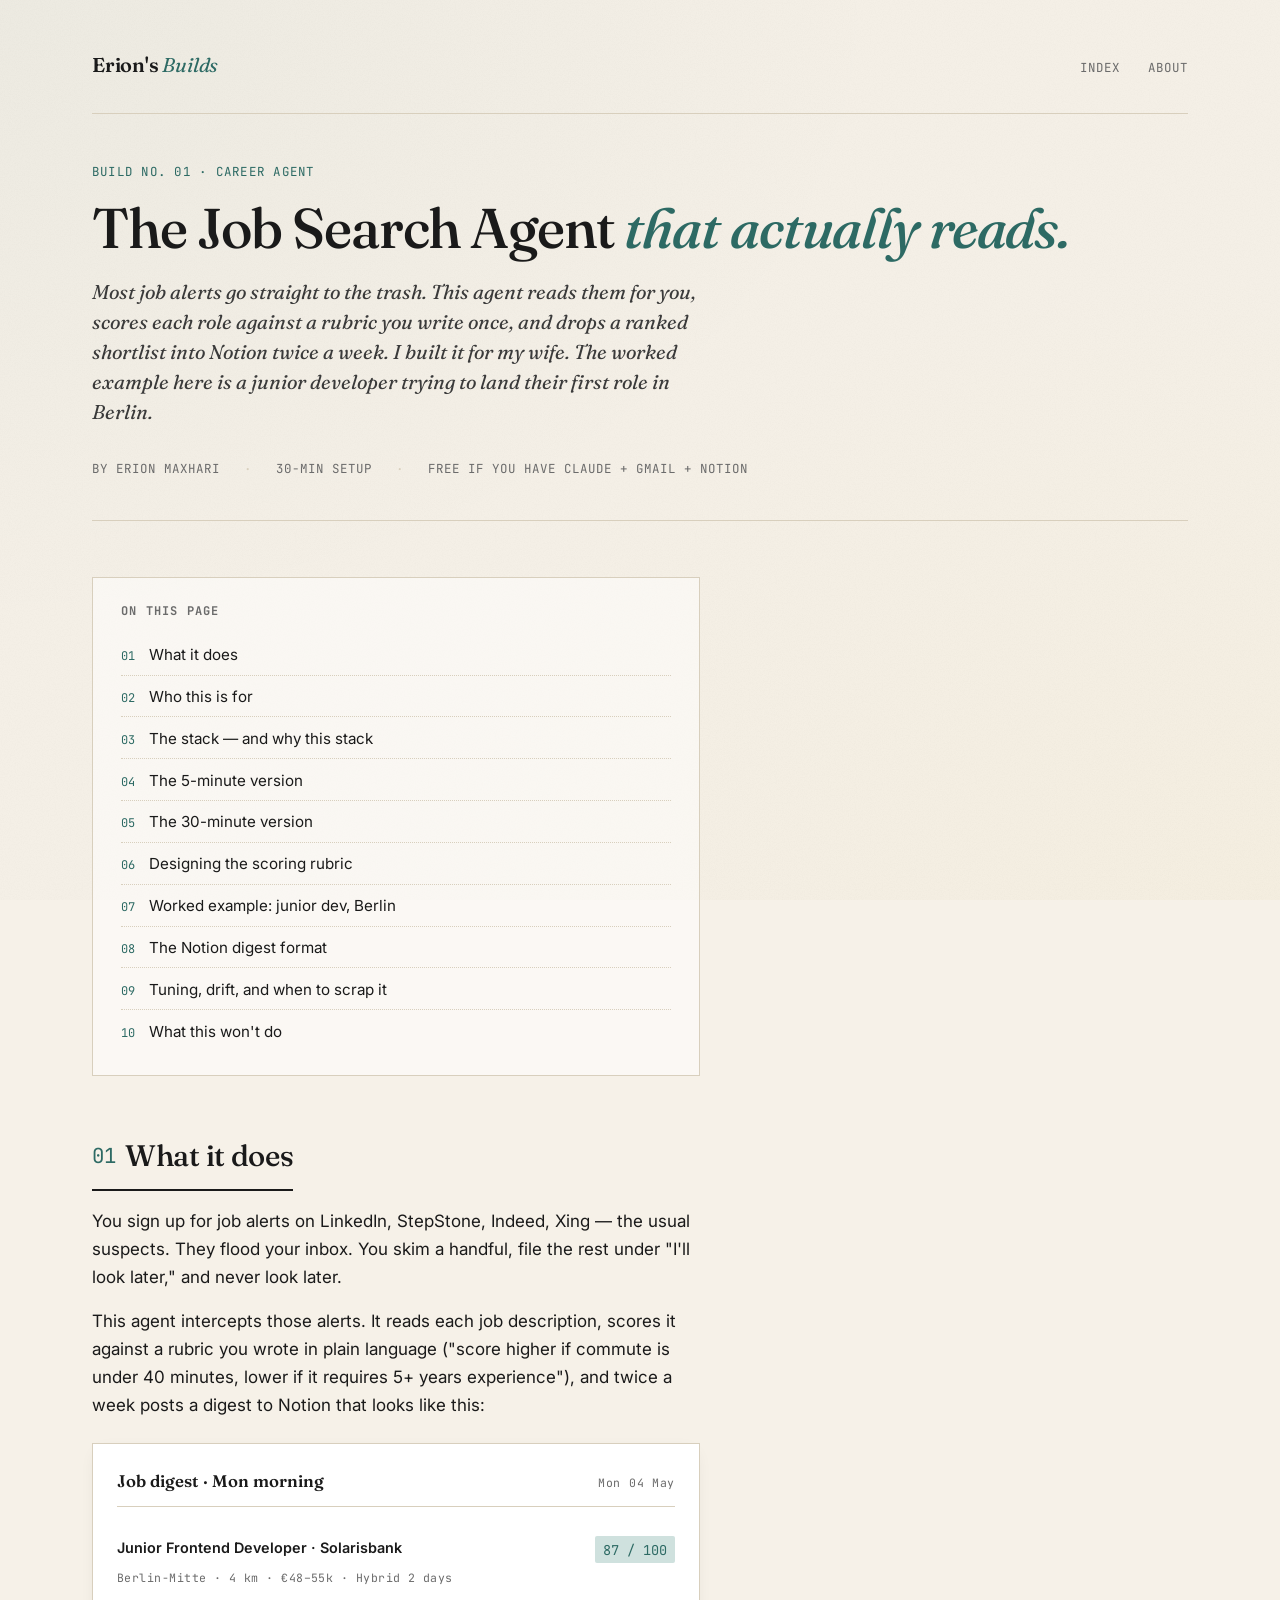
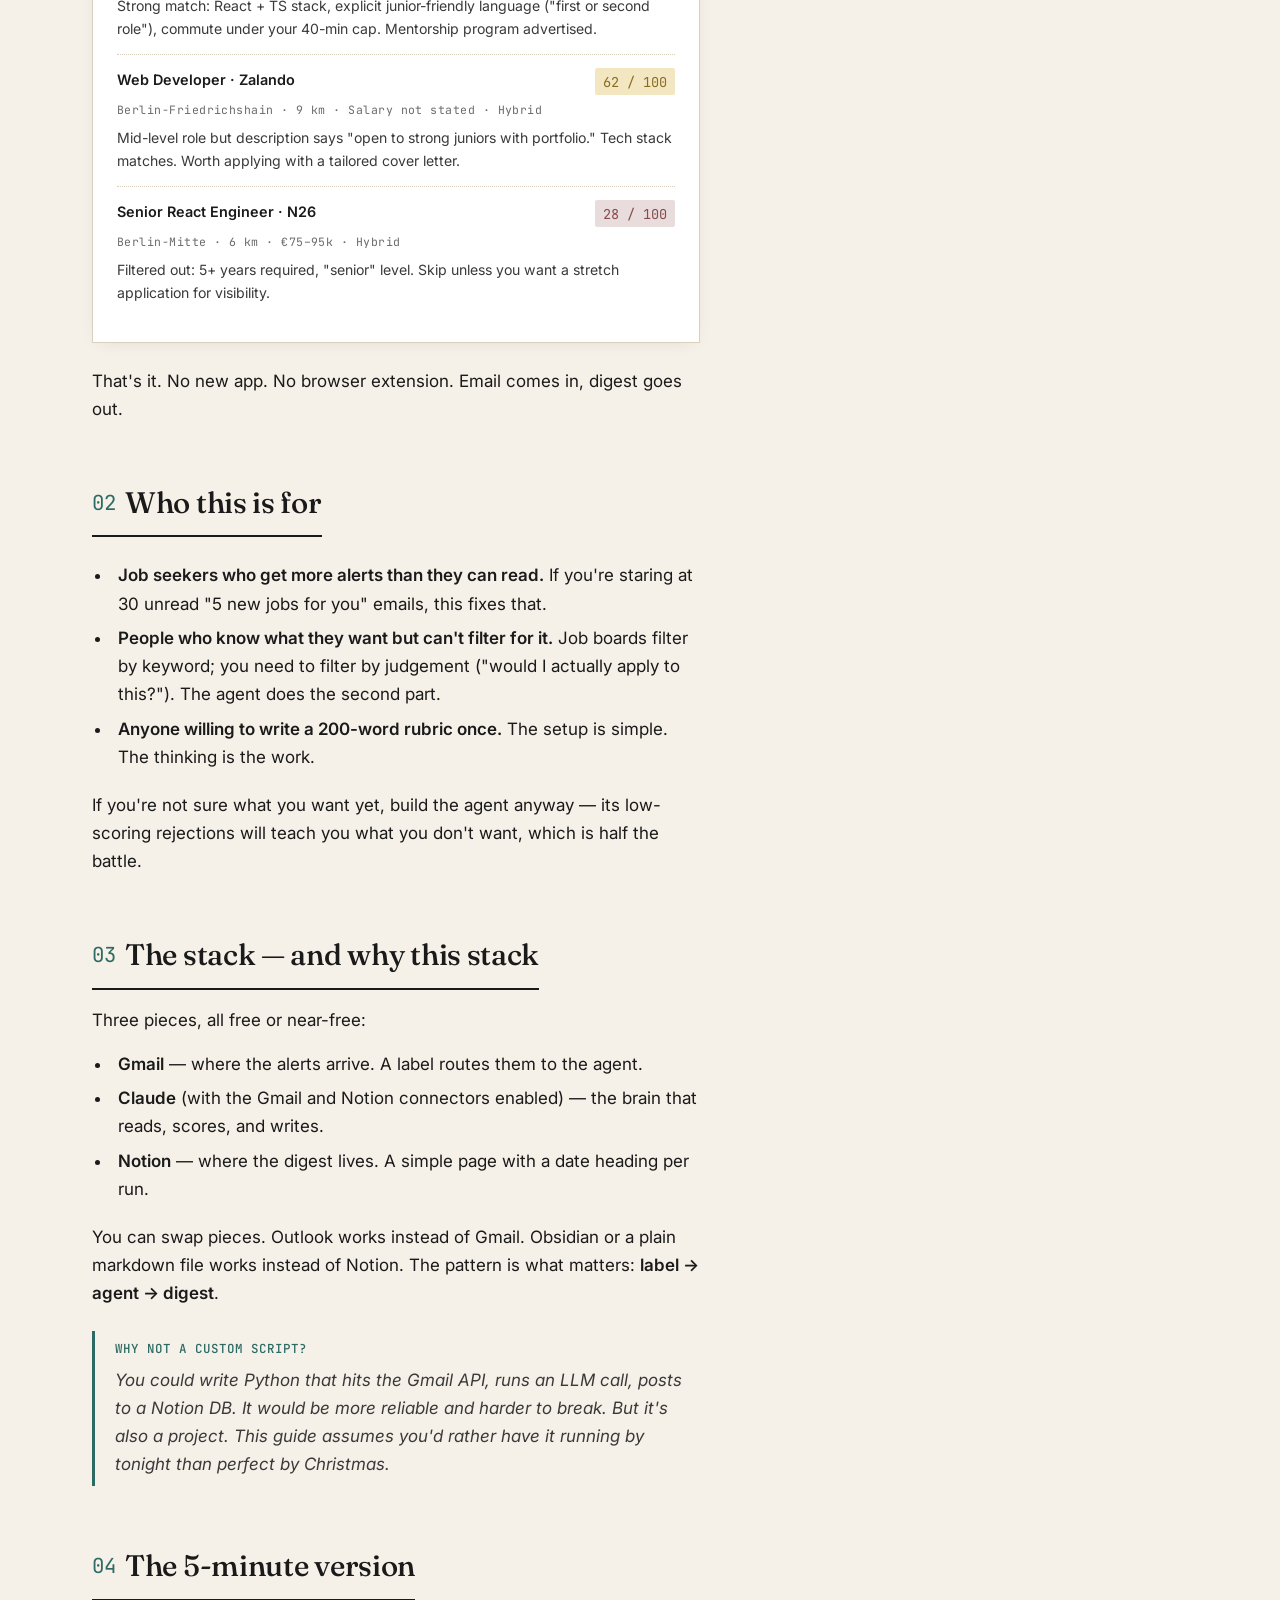
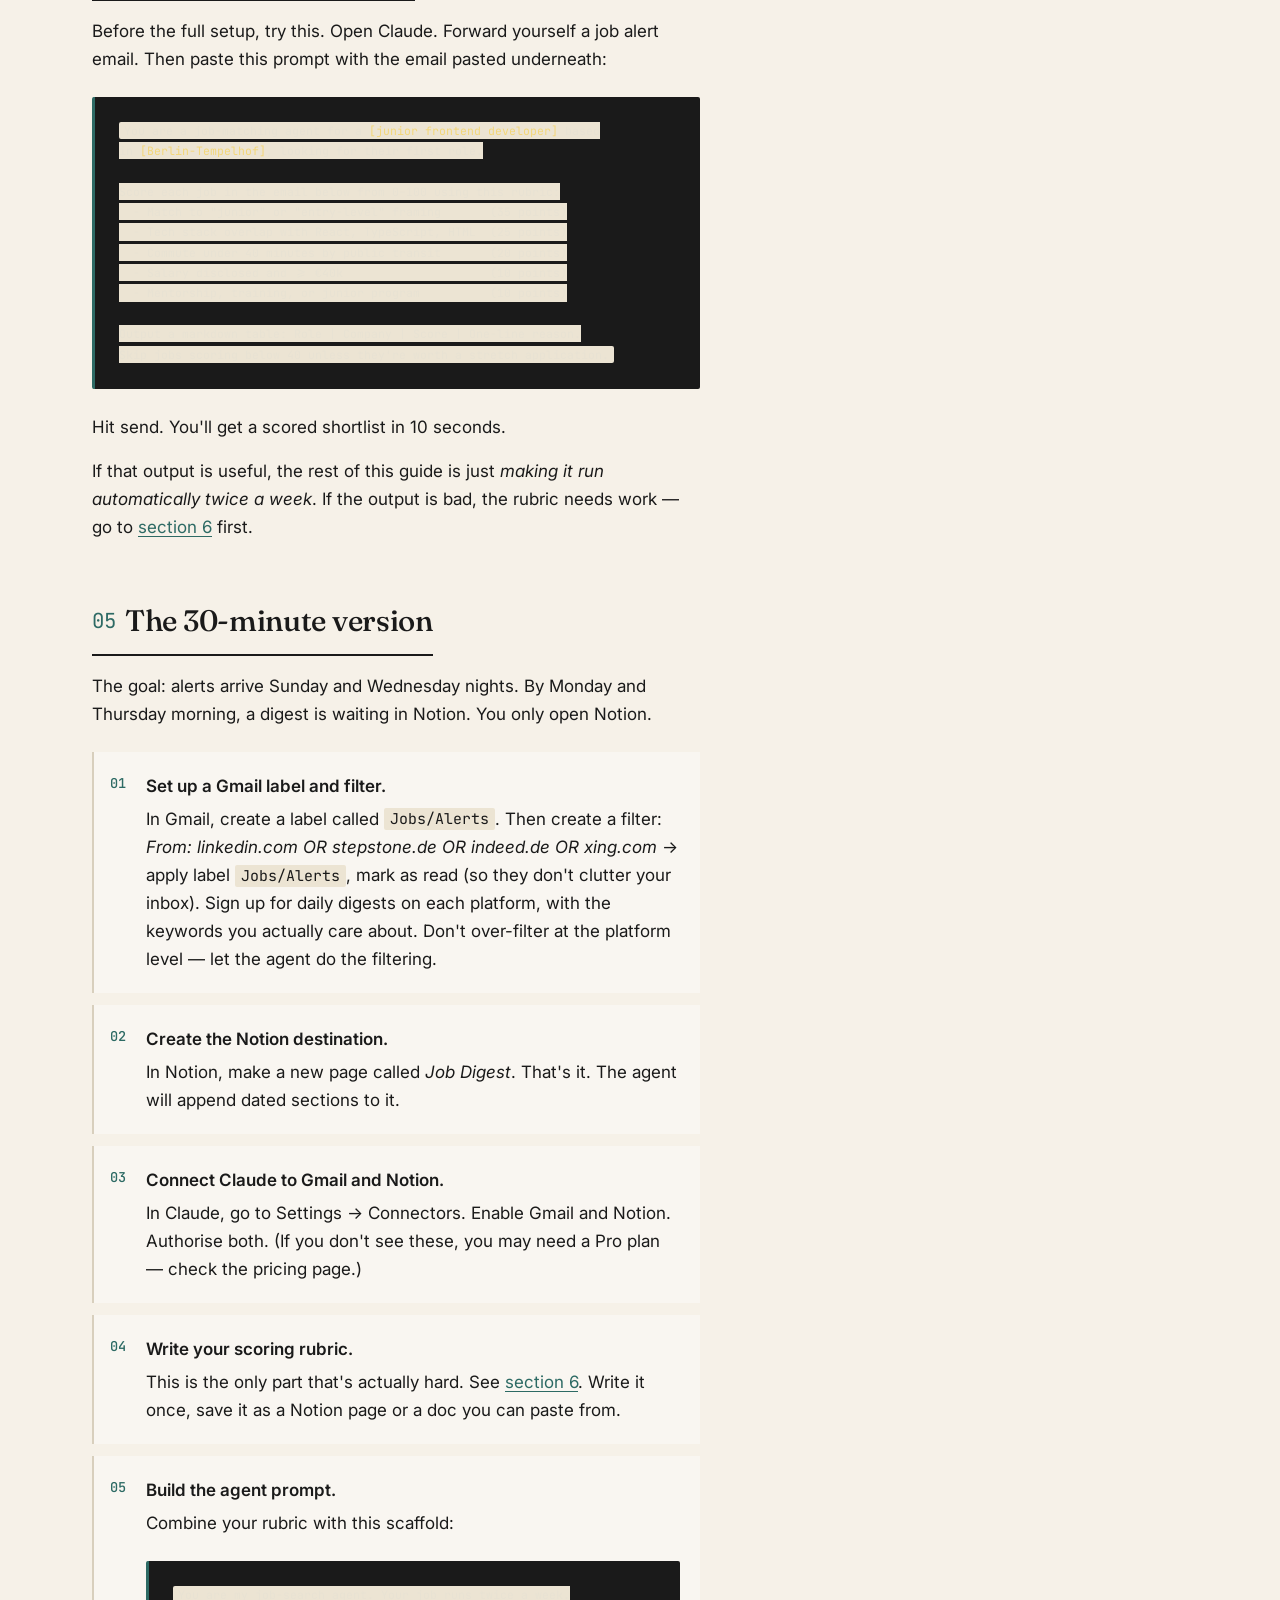
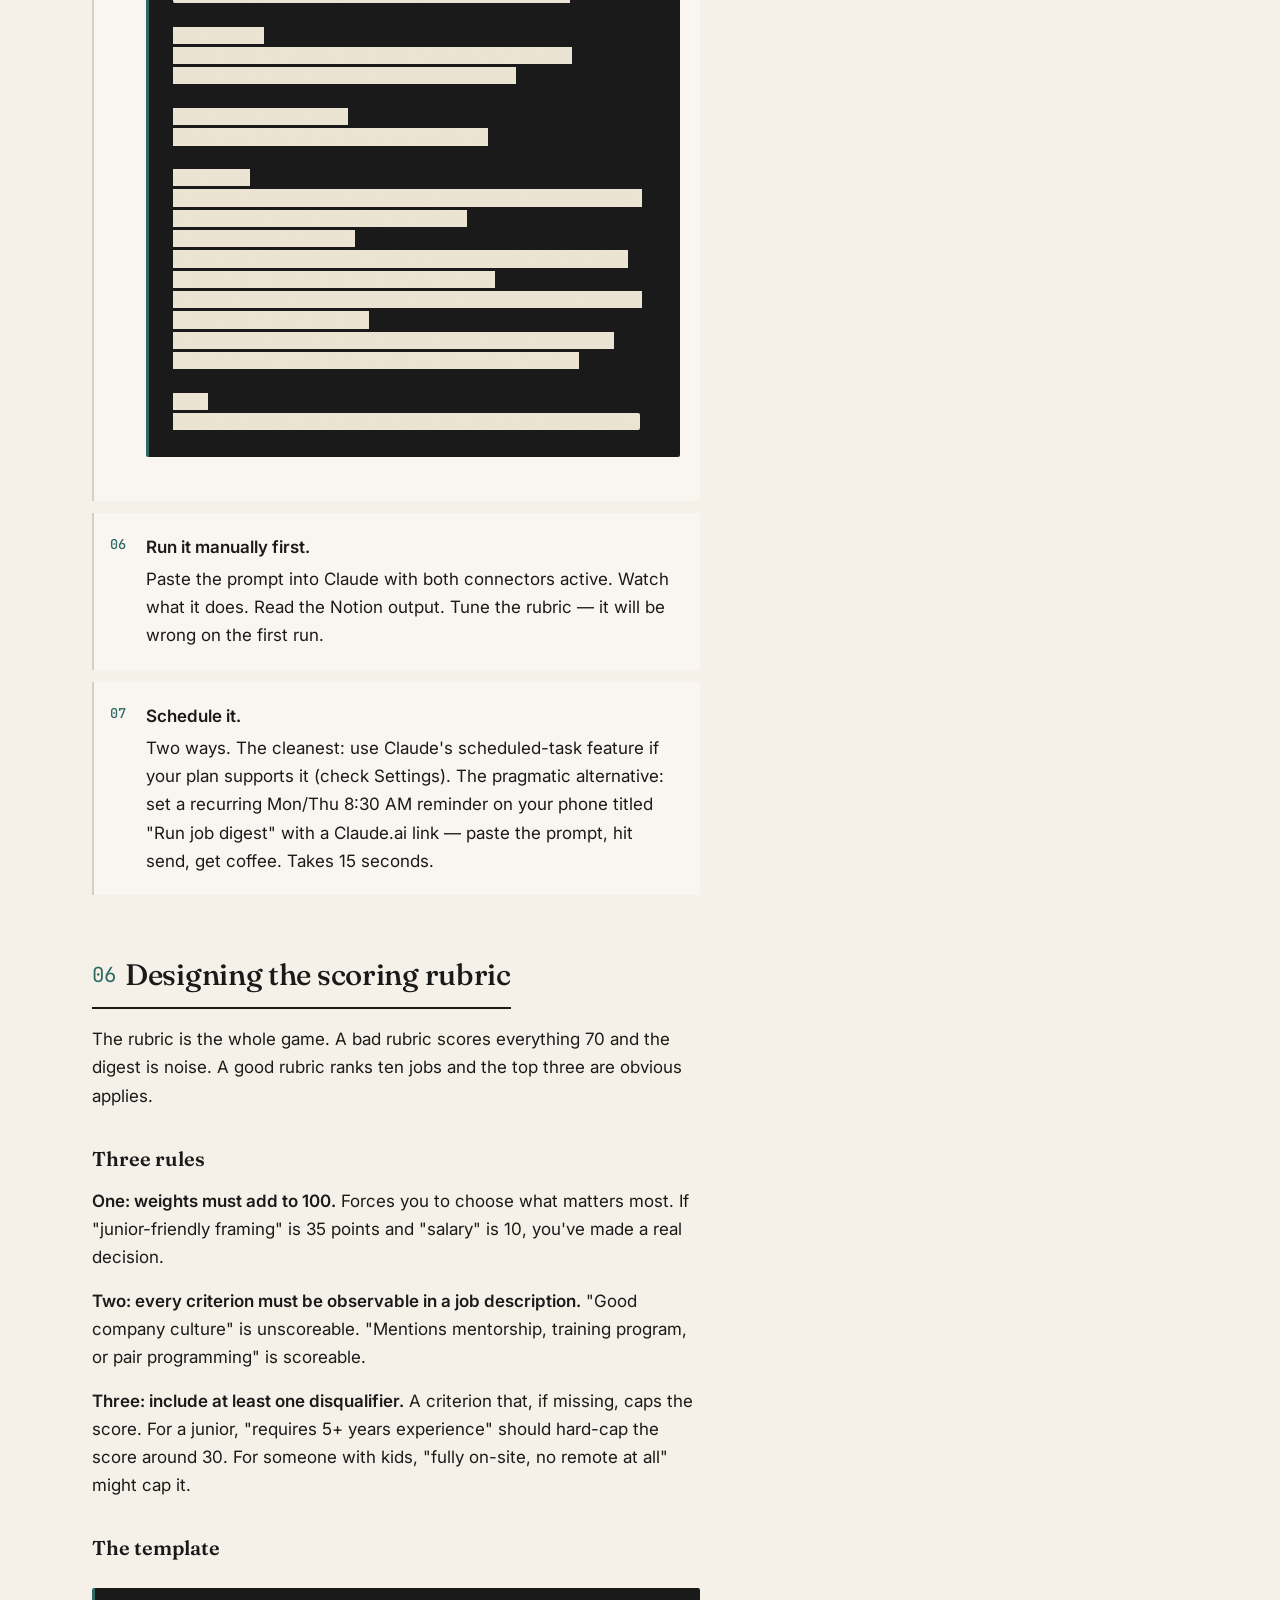
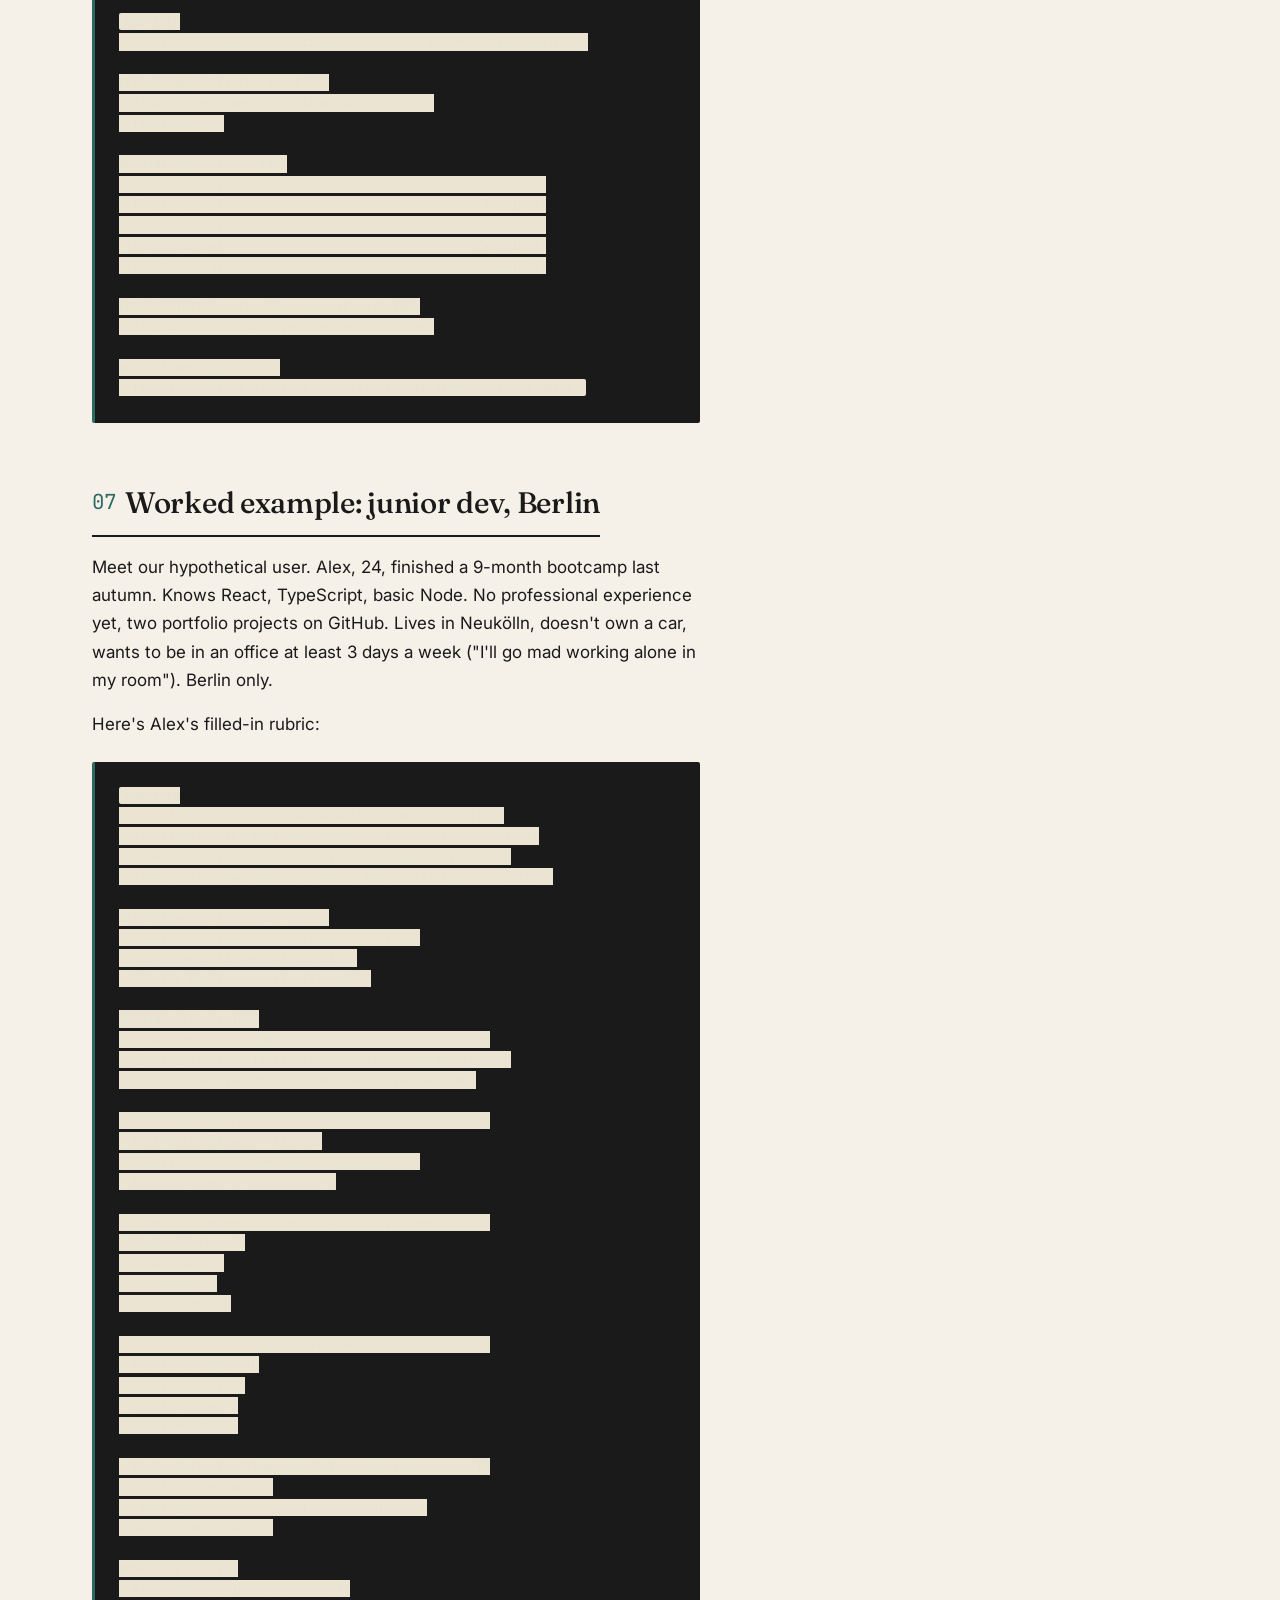
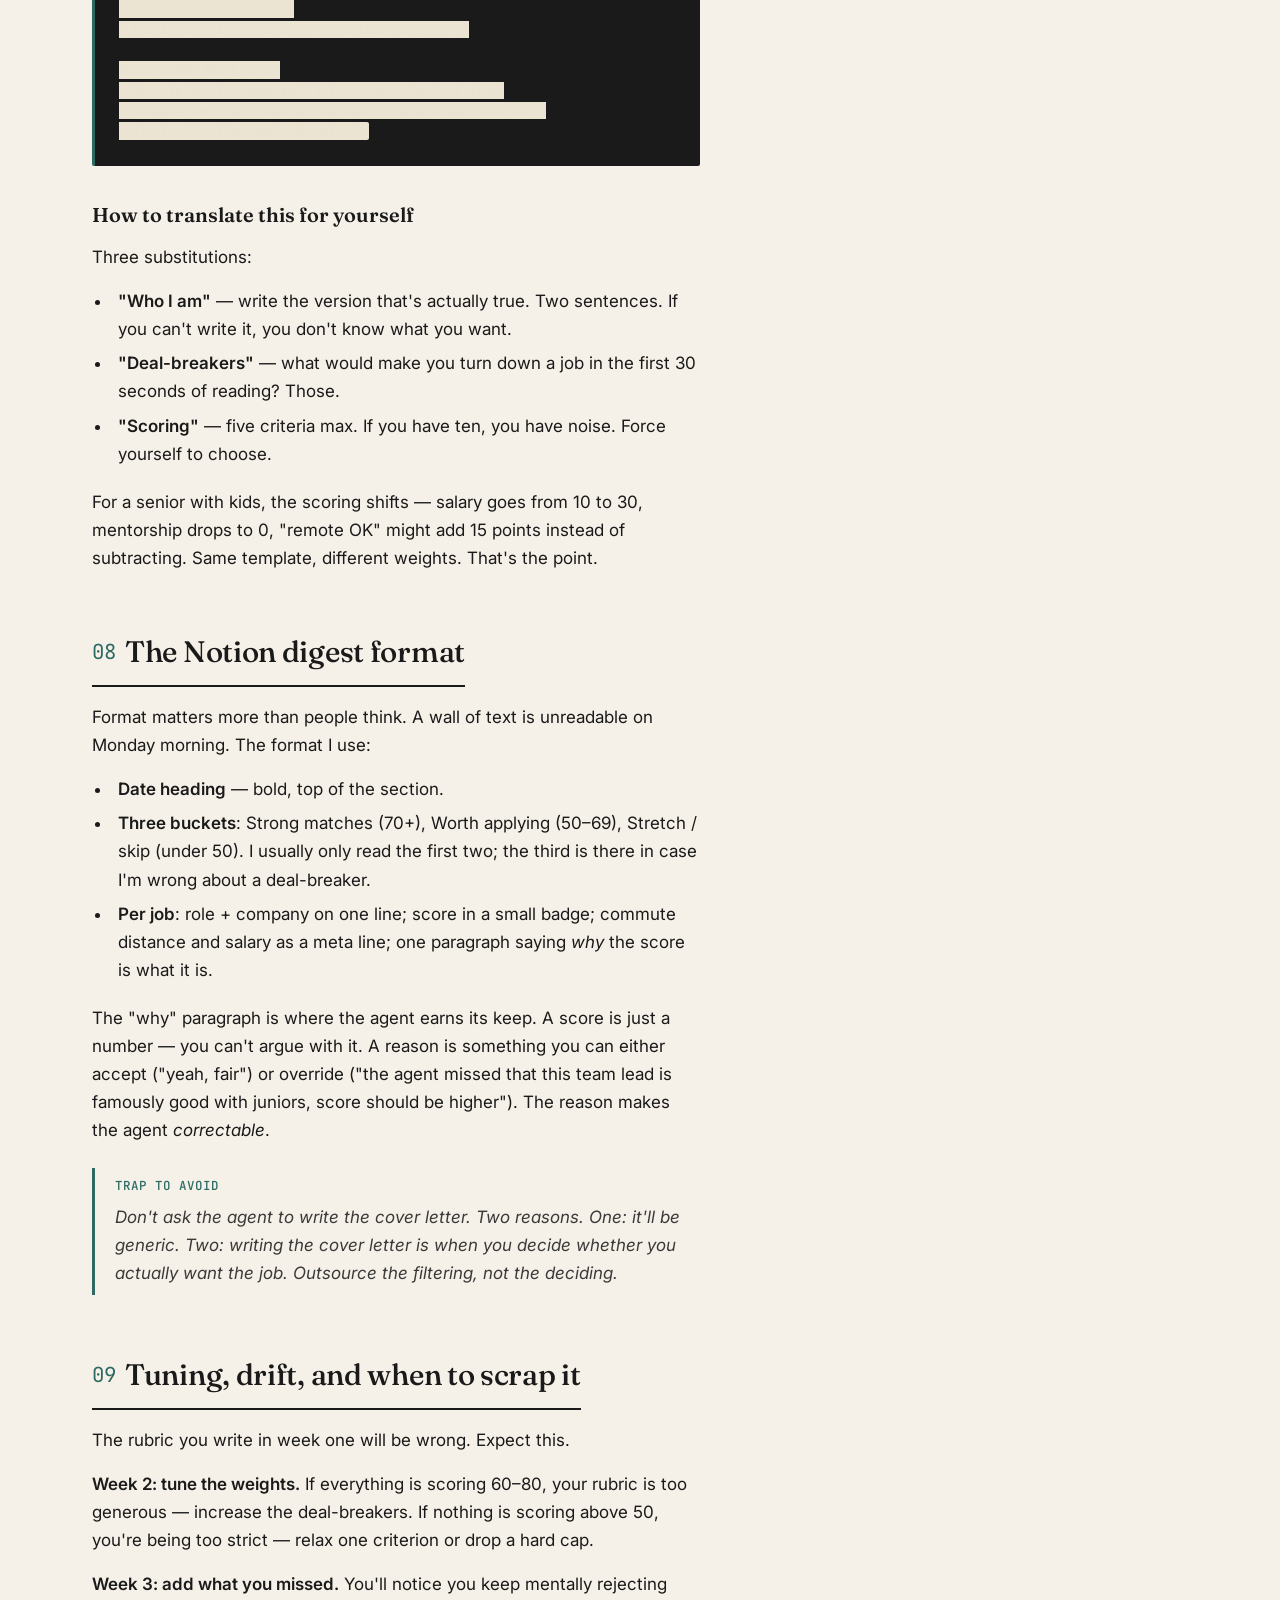
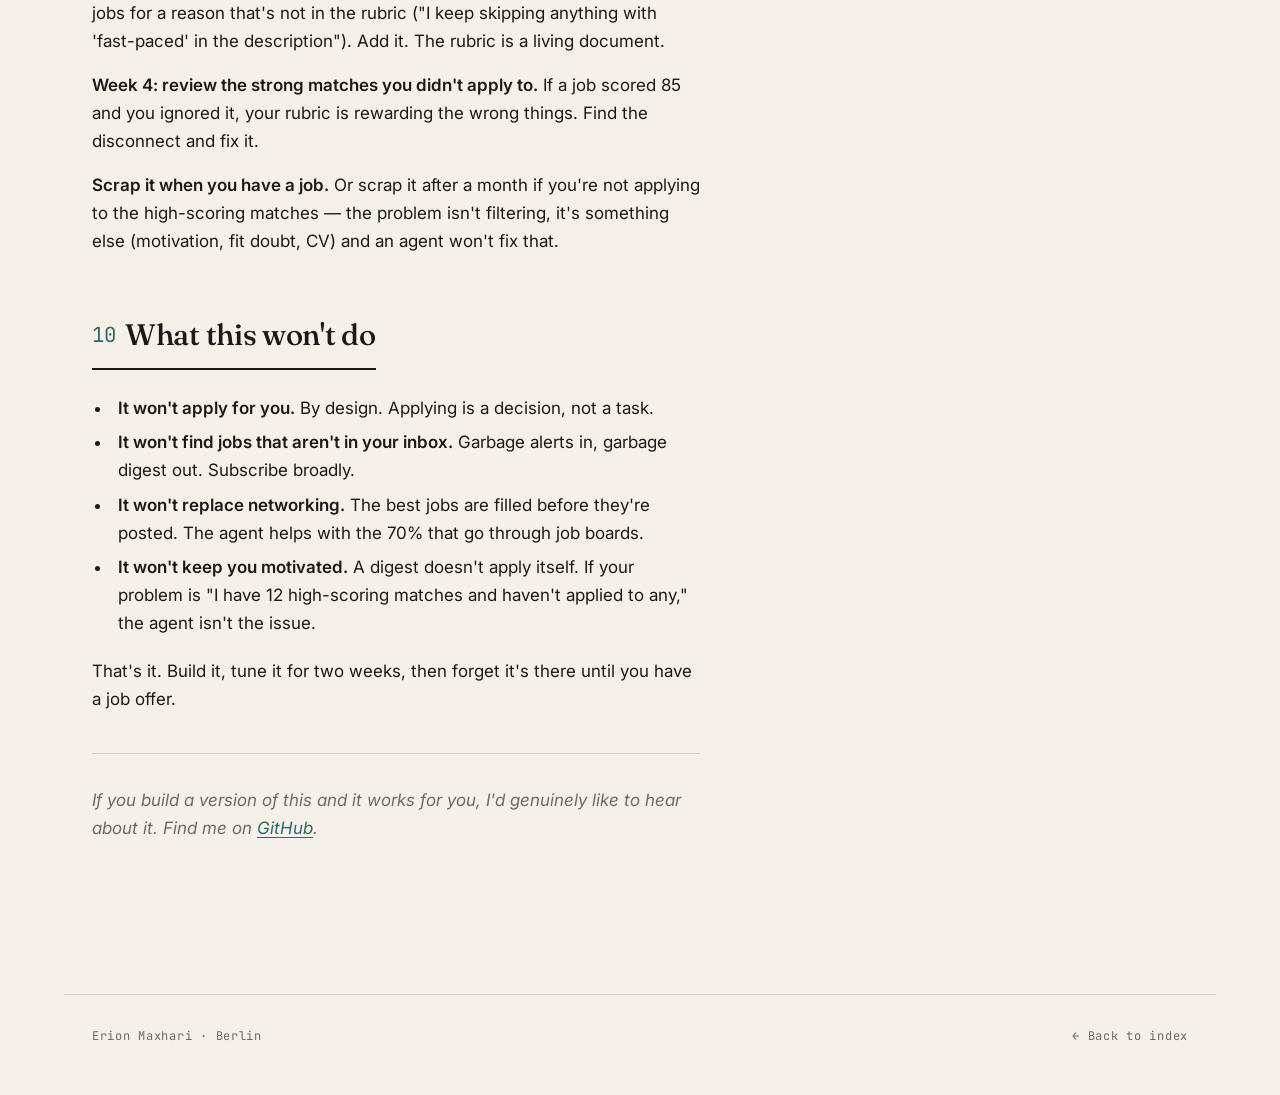
==== job-search-agent.html @ 2367ac57 "Add files via upload" ====
<!doctype html>
<html lang="en">
<head>
<meta charset="utf-8" />
<meta name="viewport" content="width=device-width,initial-scale=1" />
<title>The Job Search Agent — Erion's Builds</title>
<meta name="description" content="An always-on agent that reads job alerts, scores them against a rubric, and posts a ranked digest to Notion. Replication guide with a worked example for a junior dev in Berlin." />
<link rel="stylesheet" href="styles.css" />
</head>
<body>

<div class="shell">

  <header class="topnav">
    <a class="brand" href="index.html">Erion's <em>Builds</em></a>
    <nav>
      <a href="index.html">Index</a>
      <a href="https://mexiro.github.io/erionmaxhari" target="_blank" rel="noopener">About</a>
    </nav>
  </header>

  <article>

    <header class="article-head">
      <div class="kicker">Build No. 01 · Career Agent</div>
      <h1>The Job Search Agent <em>that actually reads.</em></h1>
      <p class="standfirst">Most job alerts go straight to the trash. This agent reads them for you, scores each role against a rubric you write once, and drops a ranked shortlist into Notion twice a week. I built it for my wife. The worked example here is a junior developer trying to land their first role in Berlin.</p>
      <div class="byline">
        <span>By Erion Maxhari</span>
        <span>30-min setup</span>
        <span>Free if you have Claude + Gmail + Notion</span>
      </div>
    </header>

    <nav class="toc">
      <h4>On this page</h4>
      <ol>
        <li><a href="#what">What it does</a></li>
        <li><a href="#who">Who this is for</a></li>
        <li><a href="#stack">The stack — and why this stack</a></li>
        <li><a href="#fast">The 5-minute version</a></li>
        <li><a href="#full">The 30-minute version</a></li>
        <li><a href="#rubric">Designing the scoring rubric</a></li>
        <li><a href="#example">Worked example: junior dev, Berlin</a></li>
        <li><a href="#digest">The Notion digest format</a></li>
        <li><a href="#tuning">Tuning, drift, and when to scrap it</a></li>
        <li><a href="#limits">What this won't do</a></li>
      </ol>
    </nav>

    <div class="body read">

      <section id="what">
        <h2><span class="num">01</span>What it does</h2>
        <p>You sign up for job alerts on LinkedIn, StepStone, Indeed, Xing — the usual suspects. They flood your inbox. You skim a handful, file the rest under "I'll look later," and never look later.</p>
        <p>This agent intercepts those alerts. It reads each job description, scores it against a rubric you wrote in plain language ("score higher if commute is under 40 minutes, lower if it requires 5+ years experience"), and twice a week posts a digest to Notion that looks like this:</p>

        <div class="digest" aria-hidden="true">
          <div class="digest-head">
            <span class="title">Job digest · Mon morning</span>
            <span class="date">Mon 04 May</span>
          </div>
          <div class="job">
            <div class="job-head">
              <span class="role">Junior Frontend Developer · Solarisbank</span>
              <span class="score high">87 / 100</span>
            </div>
            <div class="meta">Berlin-Mitte · 4 km · €48–55k · Hybrid 2 days</div>
            <div class="why">Strong match: React + TS stack, explicit junior-friendly language ("first or second role"), commute under your 40-min cap. Mentorship program advertised.</div>
          </div>
          <div class="job">
            <div class="job-head">
              <span class="role">Web Developer · Zalando</span>
              <span class="score med">62 / 100</span>
            </div>
            <div class="meta">Berlin-Friedrichshain · 9 km · Salary not stated · Hybrid</div>
            <div class="why">Mid-level role but description says "open to strong juniors with portfolio." Tech stack matches. Worth applying with a tailored cover letter.</div>
          </div>
          <div class="job">
            <div class="job-head">
              <span class="role">Senior React Engineer · N26</span>
              <span class="score low">28 / 100</span>
            </div>
            <div class="meta">Berlin-Mitte · 6 km · €75–95k · Hybrid</div>
            <div class="why">Filtered out: 5+ years required, "senior" level. Skip unless you want a stretch application for visibility.</div>
          </div>
        </div>

        <p>That's it. No new app. No browser extension. Email comes in, digest goes out.</p>
      </section>

      <section id="who">
        <h2><span class="num">02</span>Who this is for</h2>
        <ul>
          <li><strong>Job seekers who get more alerts than they can read.</strong> If you're staring at 30 unread "5 new jobs for you" emails, this fixes that.</li>
          <li><strong>People who know what they want but can't filter for it.</strong> Job boards filter by keyword; you need to filter by judgement ("would I actually apply to this?"). The agent does the second part.</li>
          <li><strong>Anyone willing to write a 200-word rubric once.</strong> The setup is simple. The thinking is the work.</li>
        </ul>
        <p>If you're not sure what you want yet, build the agent anyway — its low-scoring rejections will teach you what you don't want, which is half the battle.</p>
      </section>

      <section id="stack">
        <h2><span class="num">03</span>The stack — and why this stack</h2>
        <p>Three pieces, all free or near-free:</p>
        <ul>
          <li><strong>Gmail</strong> — where the alerts arrive. A label routes them to the agent.</li>
          <li><strong>Claude</strong> (with the Gmail and Notion connectors enabled) — the brain that reads, scores, and writes.</li>
          <li><strong>Notion</strong> — where the digest lives. A simple page with a date heading per run.</li>
        </ul>
        <p>You can swap pieces. Outlook works instead of Gmail. Obsidian or a plain markdown file works instead of Notion. The pattern is what matters: <strong>label → agent → digest</strong>.</p>
        <div class="callout">
          <strong>Why not a custom script?</strong>
          You could write Python that hits the Gmail API, runs an LLM call, posts to a Notion DB. It would be more reliable and harder to break. But it's also a project. This guide assumes you'd rather have it running by tonight than perfect by Christmas.
        </div>
      </section>

      <section id="fast">
        <h2><span class="num">04</span>The 5-minute version</h2>
        <p>Before the full setup, try this. Open Claude. Forward yourself a job alert email. Then paste this prompt with the email pasted underneath:</p>

<pre><code>You are a job-matching agent for a <span class="key">[junior frontend developer]</span> based
in <span class="key">[Berlin-Tempelhof]</span>, looking for their first role.

Score each job in the email below from 0–100 using this rubric:
  - Match to "junior" or "entry-level" framing       (35 points)
  - Tech stack overlap with React, TypeScript, HTML  (25 points)
  - Commute under 40 minutes by public transit       (20 points)
  - Salary disclosed and >= €40k                     (10 points)
  - Mentorship, training, or junior program          (10 points)

Output a markdown table: Role | Company | Score | One-line reason.
Skip jobs scoring below 40 unless they're worth a stretch application.</code></pre>

        <p>Hit send. You'll get a scored shortlist in 10 seconds.</p>
        <p>If that output is useful, the rest of this guide is just <em>making it run automatically twice a week</em>. If the output is bad, the rubric needs work — go to <a href="#rubric">section 6</a> first.</p>
      </section>

      <section id="full">
        <h2><span class="num">05</span>The 30-minute version</h2>
        <p>The goal: alerts arrive Sunday and Wednesday nights. By Monday and Thursday morning, a digest is waiting in Notion. You only open Notion.</p>

        <ol class="steps">

          <li>
            <strong>Set up a Gmail label and filter.</strong>
            In Gmail, create a label called <code>Jobs/Alerts</code>. Then create a filter: <em>From: linkedin.com OR stepstone.de OR indeed.de OR xing.com</em> → apply label <code>Jobs/Alerts</code>, mark as read (so they don't clutter your inbox). Sign up for daily digests on each platform, with the keywords you actually care about. Don't over-filter at the platform level — let the agent do the filtering.
          </li>

          <li>
            <strong>Create the Notion destination.</strong>
            In Notion, make a new page called <em>Job Digest</em>. That's it. The agent will append dated sections to it.
          </li>

          <li>
            <strong>Connect Claude to Gmail and Notion.</strong>
            In Claude, go to Settings → Connectors. Enable Gmail and Notion. Authorise both. (If you don't see these, you may need a Pro plan — check the pricing page.)
          </li>

          <li>
            <strong>Write your scoring rubric.</strong>
            This is the only part that's actually hard. See <a href="#rubric">section 6</a>. Write it once, save it as a Notion page or a doc you can paste from.
          </li>

          <li>
            <strong>Build the agent prompt.</strong>
            Combine your rubric with this scaffold:
<pre><code>You are my job-search agent. Your job runs twice a week.

WHAT TO READ:
Search Gmail for emails with label "Jobs/Alerts" received
in the last 4 days. Read all job listings inside.

WHO I AM AND WHAT I WANT:
[Paste your full rubric here — see section 6]

WHAT TO DO:
1. Extract every distinct job posting (deduplicate cross-postings).
2. Score each from 0–100 using the rubric.
3. Sort highest to lowest.
4. For each job scoring 40+, write a one-paragraph "why" in plain
   language — explain the fit AND any caveats.
5. Group results: "Strong matches" (70+), "Worth applying" (50–69),
   "Stretch / skip" (40–49).
6. Append the result as a new section to the Notion page titled
   "Job Digest", with today's date as the section heading.

TONE:
Direct. No filler. If a role is a bad fit, say so in one sentence.</code></pre>
          </li>

          <li>
            <strong>Run it manually first.</strong>
            Paste the prompt into Claude with both connectors active. Watch what it does. Read the Notion output. Tune the rubric — it will be wrong on the first run.
          </li>

          <li>
            <strong>Schedule it.</strong>
            Two ways. The cleanest: use Claude's scheduled-task feature if your plan supports it (check Settings). The pragmatic alternative: set a recurring Mon/Thu 8:30 AM reminder on your phone titled "Run job digest" with a Claude.ai link — paste the prompt, hit send, get coffee. Takes 15 seconds.
          </li>

        </ol>
      </section>

      <section id="rubric">
        <h2><span class="num">06</span>Designing the scoring rubric</h2>
        <p>The rubric is the whole game. A bad rubric scores everything 70 and the digest is noise. A good rubric ranks ten jobs and the top three are obvious applies.</p>

        <h3>Three rules</h3>
        <p><strong>One: weights must add to 100.</strong> Forces you to choose what matters most. If "junior-friendly framing" is 35 points and "salary" is 10, you've made a real decision.</p>
        <p><strong>Two: every criterion must be observable in a job description.</strong> "Good company culture" is unscoreable. "Mentions mentorship, training program, or pair programming" is scoreable.</p>
        <p><strong>Three: include at least one disqualifier.</strong> A criterion that, if missing, caps the score. For a junior, "requires 5+ years experience" should hard-cap the score around 30. For someone with kids, "fully on-site, no remote at all" might cap it.</p>

        <h3>The template</h3>
<pre><code>WHO I AM
[2–3 sentences. Role, location, level, what you're optimising for.]

DEAL-BREAKERS (auto-cap at 30)
- [Thing that makes a job impossible for you]
- [Another one]

SCORING (must total 100)
- [Criterion 1]                                    (X points)
- [Criterion 2]                                    (X points)
- [Criterion 3]                                    (X points)
- [Criterion 4]                                    (X points)
- [Criterion 5]                                    (X points)

BONUS POINTS (up to +10, can push past 100)
- [Things that delight you when you see them]

NEVER SCORE ABOVE 50 IF
- [Conditions that signal a poor fit even if other criteria match]</code></pre>
      </section>

      <section id="example">
        <h2><span class="num">07</span>Worked example: junior dev, Berlin</h2>
        <p>Meet our hypothetical user. Alex, 24, finished a 9-month bootcamp last autumn. Knows React, TypeScript, basic Node. No professional experience yet, two portfolio projects on GitHub. Lives in Neukölln, doesn't own a car, wants to be in an office at least 3 days a week ("I'll go mad working alone in my room"). Berlin only.</p>
        <p>Here's Alex's filled-in rubric:</p>

<pre><code>WHO I AM
Junior frontend dev, Berlin-Neukölln, looking for first
professional role. Bootcamp graduate, two portfolio projects
shipped. Optimising for: learning environment, in-office
collaboration, manageable commute. Not optimising for: salary.

DEAL-BREAKERS (auto-cap at 30)
- Requires 3+ years professional experience
- 100% remote (I want office time)
- Outside Berlin, no relocation help

SCORING (totals 100)
- Junior-friendly framing                          35
  ("entry-level", "first role", "junior", "graduate", or
  explicit mention of bootcamp grads being welcome)

- Tech stack match                                 25
  Full match (React + TS): 25
  Partial (one of them, or Vue/Angular): 15
  Backend-heavy or unrelated: 0

- Commute from Neukölln under 40 min by transit    20
  Under 25 min: 20
  25–40 min: 12
  40–60 min: 5
  Over 60 min: 0

- In-office or hybrid (2+ days/week)               10
  Hybrid 3+ days: 10
  Hybrid 2 days: 7
  Hybrid 1 day: 3
  Fully remote: 0

- Mentorship, training, or junior program          10
  Explicit program: 10
  "We support juniors / pair programming": 5
  Nothing mentioned: 0

BONUS (up to +10)
- Visa sponsorship advertised: +5
- German not required: +5
- Public benefit / climate / education company: +3

NEVER SCORE ABOVE 50 IF
- Description is vague and lists no concrete tech stack
- Company has fewer than 10 employees (early-stage risk for a
  first role; Alex needs structure)</code></pre>

        <h3>How to translate this for yourself</h3>
        <p>Three substitutions:</p>
        <ul>
          <li><strong>"Who I am"</strong> — write the version that's actually true. Two sentences. If you can't write it, you don't know what you want.</li>
          <li><strong>"Deal-breakers"</strong> — what would make you turn down a job in the first 30 seconds of reading? Those.</li>
          <li><strong>"Scoring"</strong> — five criteria max. If you have ten, you have noise. Force yourself to choose.</li>
        </ul>
        <p>For a senior with kids, the scoring shifts — salary goes from 10 to 30, mentorship drops to 0, "remote OK" might add 15 points instead of subtracting. Same template, different weights. That's the point.</p>
      </section>

      <section id="digest">
        <h2><span class="num">08</span>The Notion digest format</h2>
        <p>Format matters more than people think. A wall of text is unreadable on Monday morning. The format I use:</p>
        <ul>
          <li><strong>Date heading</strong> — bold, top of the section.</li>
          <li><strong>Three buckets</strong>: Strong matches (70+), Worth applying (50–69), Stretch / skip (under 50). I usually only read the first two; the third is there in case I'm wrong about a deal-breaker.</li>
          <li><strong>Per job</strong>: role + company on one line; score in a small badge; commute distance and salary as a meta line; one paragraph saying <em>why</em> the score is what it is.</li>
        </ul>
        <p>The "why" paragraph is where the agent earns its keep. A score is just a number — you can't argue with it. A reason is something you can either accept ("yeah, fair") or override ("the agent missed that this team lead is famously good with juniors, score should be higher"). The reason makes the agent <em>correctable</em>.</p>

        <div class="callout">
          <strong>Trap to avoid</strong>
          Don't ask the agent to write the cover letter. Two reasons. One: it'll be generic. Two: writing the cover letter is when you decide whether you actually want the job. Outsource the filtering, not the deciding.
        </div>
      </section>

      <section id="tuning">
        <h2><span class="num">09</span>Tuning, drift, and when to scrap it</h2>
        <p>The rubric you write in week one will be wrong. Expect this.</p>
        <p><strong>Week 2: tune the weights.</strong> If everything is scoring 60–80, your rubric is too generous — increase the deal-breakers. If nothing is scoring above 50, you're being too strict — relax one criterion or drop a hard cap.</p>
        <p><strong>Week 3: add what you missed.</strong> You'll notice you keep mentally rejecting jobs for a reason that's not in the rubric ("I keep skipping anything with 'fast-paced' in the description"). Add it. The rubric is a living document.</p>
        <p><strong>Week 4: review the strong matches you didn't apply to.</strong> If a job scored 85 and you ignored it, your rubric is rewarding the wrong things. Find the disconnect and fix it.</p>
        <p><strong>Scrap it when you have a job.</strong> Or scrap it after a month if you're not applying to the high-scoring matches — the problem isn't filtering, it's something else (motivation, fit doubt, CV) and an agent won't fix that.</p>
      </section>

      <section id="limits">
        <h2><span class="num">10</span>What this won't do</h2>
        <ul>
          <li><strong>It won't apply for you.</strong> By design. Applying is a decision, not a task.</li>
          <li><strong>It won't find jobs that aren't in your inbox.</strong> Garbage alerts in, garbage digest out. Subscribe broadly.</li>
          <li><strong>It won't replace networking.</strong> The best jobs are filled before they're posted. The agent helps with the 70% that go through job boards.</li>
          <li><strong>It won't keep you motivated.</strong> A digest doesn't apply itself. If your problem is "I have 12 high-scoring matches and haven't applied to any," the agent isn't the issue.</li>
        </ul>
        <p>That's it. Build it, tune it for two weeks, then forget it's there until you have a job offer.</p>
        <p style="margin-top: 2.5rem; padding-top: 2rem; border-top: 1px solid var(--rule); font-style: italic; color: var(--ink-muted);">If you build a version of this and it works for you, I'd genuinely like to hear about it. Find me on <a href="https://github.com/mexiro">GitHub</a>.</p>
      </section>

    </div>

  </article>

</div>

<footer>
  <span>Erion Maxhari · Berlin</span>
  <span><a href="index.html">← Back to index</a></span>
</footer>

</body>
</html>
---- styles.css ----
/* =========================================================
   Erion's Builds — shared stylesheet
   Aesthetic: editorial journal, warm paper, ink, single accent
   ========================================================= */

@import url('https://fonts.googleapis.com/css2?family=Fraunces:opsz,wght@9..144,400;9..144,500;9..144,600;9..144,700&family=Inter:wght@400;500;600&family=JetBrains+Mono:wght@400;500&display=swap');

:root {
  /* Palette: warm paper, deep ink, one accent (a desaturated teal — quiet, not corporate) */
  --paper:        #f6f1e8;
  --paper-deep:   #ece4d3;
  --ink:          #1a1a1a;
  --ink-soft:     #3a3a3a;
  --ink-muted:    #6b6b6b;
  --rule:         #d8cfbd;
  --accent:       #2d6a64;
  --accent-soft:  #cfe1de;
  --highlight:    #f3d77a;

  /* Typography */
  --font-display: 'Fraunces', 'Georgia', serif;
  --font-body:    'Inter', system-ui, sans-serif;
  --font-mono:    'JetBrains Mono', 'Menlo', monospace;

  /* Layout */
  --max-w:        72rem;
  --read-w:       38rem;
}

* { box-sizing: border-box; margin: 0; padding: 0; }

html { scroll-behavior: smooth; }

body {
  background: var(--paper);
  color: var(--ink);
  font-family: var(--font-body);
  font-size: 17px;
  line-height: 1.65;
  -webkit-font-smoothing: antialiased;
  background-image:
    radial-gradient(ellipse at top left, rgba(45, 106, 100, 0.04), transparent 50%),
    radial-gradient(ellipse at bottom right, rgba(243, 215, 122, 0.06), transparent 50%);
  background-attachment: fixed;
  min-height: 100vh;
}

/* Subtle paper grain */
body::before {
  content: '';
  position: fixed;
  inset: 0;
  pointer-events: none;
  z-index: 1;
  opacity: 0.4;
  background-image: url("data:image/svg+xml,%3Csvg xmlns='http://www.w3.org/2000/svg' width='200' height='200'%3E%3Cfilter id='n'%3E%3CfeTurbulence type='fractalNoise' baseFrequency='0.85' numOctaves='2' /%3E%3CfeColorMatrix values='0 0 0 0 0.1 0 0 0 0 0.1 0 0 0 0 0.1 0 0 0 0.08 0'/%3E%3C/filter%3E%3Crect width='100%25' height='100%25' filter='url(%23n)'/%3E%3C/svg%3E");
  mix-blend-mode: multiply;
}

/* ===== Layout ===== */
.shell {
  position: relative;
  z-index: 2;
  max-width: var(--max-w);
  margin: 0 auto;
  padding: 3rem 1.75rem 6rem;
}

.read {
  max-width: var(--read-w);
}

/* ===== Top nav ===== */
.topnav {
  display: flex;
  justify-content: space-between;
  align-items: baseline;
  padding-bottom: 2rem;
  border-bottom: 1px solid var(--rule);
  margin-bottom: 3rem;
}

.topnav .brand {
  font-family: var(--font-display);
  font-weight: 600;
  font-size: 1.25rem;
  letter-spacing: -0.01em;
  text-decoration: none;
  color: var(--ink);
}

.topnav .brand em {
  font-style: italic;
  color: var(--accent);
  font-weight: 400;
}

.topnav nav {
  display: flex;
  gap: 1.75rem;
  font-family: var(--font-mono);
  font-size: 0.78rem;
  text-transform: uppercase;
  letter-spacing: 0.08em;
}

.topnav nav a {
  color: var(--ink-muted);
  text-decoration: none;
  transition: color 0.2s;
}

.topnav nav a:hover { color: var(--accent); }
.topnav nav a.current { color: var(--ink); }

/* ===== Hero (homepage) ===== */
.hero {
  display: grid;
  grid-template-columns: 1fr;
  gap: 2rem;
  margin-bottom: 5rem;
  padding-bottom: 3rem;
  border-bottom: 1px solid var(--rule);
}

@media (min-width: 720px) {
  .hero { grid-template-columns: 3fr 2fr; gap: 4rem; }
}

.hero h1 {
  font-family: var(--font-display);
  font-weight: 500;
  font-size: clamp(2.5rem, 6vw, 4.25rem);
  line-height: 1.04;
  letter-spacing: -0.02em;
}

.hero h1 em {
  font-style: italic;
  font-weight: 400;
  color: var(--accent);
}

.hero h1 .small {
  display: block;
  font-size: 0.5em;
  font-weight: 400;
  font-style: italic;
  color: var(--ink-muted);
  margin-bottom: 0.75rem;
  letter-spacing: 0;
}

.hero .lede {
  font-size: 1.05rem;
  color: var(--ink-soft);
  align-self: end;
}

.hero .lede p + p { margin-top: 1rem; }

.hero .lede .meta {
  font-family: var(--font-mono);
  font-size: 0.78rem;
  text-transform: uppercase;
  letter-spacing: 0.08em;
  color: var(--ink-muted);
  margin-top: 1.5rem;
}

/* ===== Section heading (homepage) ===== */
.section-head {
  display: flex;
  align-items: baseline;
  gap: 1.25rem;
  margin-bottom: 2.5rem;
}

.section-head .num {
  font-family: var(--font-mono);
  font-size: 0.78rem;
  letter-spacing: 0.1em;
  color: var(--accent);
}

.section-head h2 {
  font-family: var(--font-display);
  font-weight: 500;
  font-size: 1.75rem;
  letter-spacing: -0.01em;
}

.section-head .rule {
  flex: 1;
  height: 1px;
  background: var(--rule);
}

/* ===== Build cards ===== */
.builds {
  display: grid;
  gap: 1.5rem;
  margin-bottom: 5rem;
}

@media (min-width: 720px) {
  .builds { grid-template-columns: repeat(2, 1fr); gap: 2rem; }
}

.build {
  position: relative;
  display: block;
  padding: 2rem 1.75rem;
  background: rgba(255, 255, 255, 0.4);
  border: 1px solid var(--rule);
  text-decoration: none;
  color: var(--ink);
  transition: transform 0.25s ease, box-shadow 0.25s ease, border-color 0.25s ease;
}

.build:hover {
  transform: translateY(-3px);
  box-shadow: 0 12px 30px -12px rgba(26, 26, 26, 0.18);
  border-color: var(--accent);
}

.build .tag {
  display: inline-block;
  font-family: var(--font-mono);
  font-size: 0.7rem;
  text-transform: uppercase;
  letter-spacing: 0.1em;
  color: var(--accent);
  margin-bottom: 1rem;
}

.build h3 {
  font-family: var(--font-display);
  font-weight: 500;
  font-size: 1.5rem;
  line-height: 1.15;
  letter-spacing: -0.01em;
  margin-bottom: 0.75rem;
}

.build p {
  color: var(--ink-soft);
  font-size: 0.95rem;
  margin-bottom: 1.5rem;
}

.build .meta {
  display: flex;
  justify-content: space-between;
  font-family: var(--font-mono);
  font-size: 0.72rem;
  letter-spacing: 0.06em;
  text-transform: uppercase;
  color: var(--ink-muted);
}

.build.coming {
  background: transparent;
  border-style: dashed;
  pointer-events: none;
  opacity: 0.6;
}

/* ===== Article (project page) ===== */
.article-head {
  margin-bottom: 3.5rem;
  padding-bottom: 2.5rem;
  border-bottom: 1px solid var(--rule);
}

.article-head .kicker {
  font-family: var(--font-mono);
  font-size: 0.78rem;
  text-transform: uppercase;
  letter-spacing: 0.1em;
  color: var(--accent);
  margin-bottom: 1rem;
}

.article-head h1 {
  font-family: var(--font-display);
  font-weight: 500;
  font-size: clamp(2.25rem, 5vw, 3.5rem);
  line-height: 1.05;
  letter-spacing: -0.02em;
  margin-bottom: 1.25rem;
}

.article-head h1 em { font-style: italic; color: var(--accent); }

.article-head .standfirst {
  font-family: var(--font-display);
  font-weight: 400;
  font-style: italic;
  font-size: 1.25rem;
  line-height: 1.5;
  color: var(--ink-soft);
  max-width: var(--read-w);
}

.article-head .byline {
  display: flex;
  gap: 1.5rem;
  margin-top: 2rem;
  font-family: var(--font-mono);
  font-size: 0.78rem;
  text-transform: uppercase;
  letter-spacing: 0.08em;
  color: var(--ink-muted);
}

.article-head .byline span:not(:first-child)::before {
  content: '·';
  margin-right: 1.5rem;
  color: var(--rule);
}

/* ===== TOC ===== */
.toc {
  background: rgba(255, 255, 255, 0.5);
  border: 1px solid var(--rule);
  padding: 1.5rem 1.75rem;
  margin-bottom: 3.5rem;
  max-width: var(--read-w);
}

.toc h4 {
  font-family: var(--font-mono);
  font-size: 0.75rem;
  text-transform: uppercase;
  letter-spacing: 0.1em;
  color: var(--ink-muted);
  margin-bottom: 0.75rem;
}

.toc ol {
  list-style: none;
  counter-reset: toc;
}

.toc li {
  counter-increment: toc;
  padding: 0.4rem 0;
  border-bottom: 1px dotted var(--rule);
}

.toc li:last-child { border-bottom: none; }

.toc li::before {
  content: counter(toc, decimal-leading-zero);
  font-family: var(--font-mono);
  font-size: 0.75rem;
  color: var(--accent);
  margin-right: 0.85rem;
}

.toc a {
  color: var(--ink);
  text-decoration: none;
  font-size: 0.95rem;
}

.toc a:hover { color: var(--accent); }

/* ===== Article body ===== */
.body {
  max-width: var(--read-w);
}

.body section { margin-bottom: 3.5rem; }

.body h2 {
  font-family: var(--font-display);
  font-weight: 500;
  font-size: 1.85rem;
  letter-spacing: -0.01em;
  margin-bottom: 1rem;
  padding-bottom: 0.5rem;
  border-bottom: 2px solid var(--ink);
  display: inline-block;
}

.body h2 .num {
  font-family: var(--font-mono);
  font-size: 0.7em;
  font-weight: 400;
  color: var(--accent);
  margin-right: 0.6rem;
  vertical-align: 0.15em;
}

.body h3 {
  font-family: var(--font-display);
  font-weight: 600;
  font-size: 1.25rem;
  margin-top: 2rem;
  margin-bottom: 0.75rem;
}

.body h4 {
  font-family: var(--font-mono);
  font-size: 0.8rem;
  text-transform: uppercase;
  letter-spacing: 0.08em;
  color: var(--accent);
  margin-top: 1.5rem;
  margin-bottom: 0.5rem;
}

.body p { margin-bottom: 1rem; }

.body p + p { margin-top: 0; }

.body ul, .body ol {
  margin: 0.5rem 0 1.25rem 1.25rem;
}

.body li { margin-bottom: 0.4rem; padding-left: 0.4rem; }

.body strong { font-weight: 600; color: var(--ink); }

.body a {
  color: var(--accent);
  text-decoration: underline;
  text-decoration-thickness: 1px;
  text-underline-offset: 3px;
}

.body code {
  font-family: var(--font-mono);
  font-size: 0.88em;
  background: var(--paper-deep);
  padding: 0.1em 0.4em;
  border-radius: 2px;
}

/* Pull-quote / callout */
.callout {
  border-left: 3px solid var(--accent);
  padding: 0.5rem 0 0.5rem 1.25rem;
  margin: 1.5rem 0;
  font-style: italic;
  color: var(--ink-soft);
}

.callout strong {
  font-style: normal;
  font-family: var(--font-mono);
  font-size: 0.78rem;
  text-transform: uppercase;
  letter-spacing: 0.08em;
  color: var(--accent);
  display: block;
  margin-bottom: 0.4rem;
  font-weight: 500;
}

/* Code block */
pre {
  font-family: var(--font-mono);
  font-size: 0.82rem;
  line-height: 1.55;
  background: #1a1a1a;
  color: #e8e2d3;
  padding: 1.5rem;
  margin: 1.5rem 0;
  overflow-x: auto;
  border-radius: 2px;
  border-left: 3px solid var(--accent);
}

pre code { background: transparent; padding: 0; color: inherit; font-size: inherit; }

pre .comment { color: #8a8472; font-style: italic; }
pre .key { color: #f3d77a; }
pre .punct { color: #6b6b6b; }

/* Step block */
.steps {
  list-style: none;
  margin: 1.5rem 0 !important;
  padding: 0;
  counter-reset: step;
}

.steps > li {
  counter-increment: step;
  position: relative;
  padding: 1.25rem 1.25rem 1.25rem 3.25rem;
  margin-bottom: 0.75rem !important;
  background: rgba(255, 255, 255, 0.4);
  border-left: 2px solid var(--rule);
}

.steps > li::before {
  content: counter(step, decimal-leading-zero);
  position: absolute;
  left: 1rem;
  top: 1.25rem;
  font-family: var(--font-mono);
  font-size: 0.85rem;
  font-weight: 500;
  color: var(--accent);
}

.steps > li strong { display: block; margin-bottom: 0.3rem; }

/* Scoring rubric table */
.rubric {
  width: 100%;
  border-collapse: collapse;
  margin: 1.5rem 0;
  font-size: 0.92rem;
}

.rubric th, .rubric td {
  text-align: left;
  padding: 0.75rem 0.85rem;
  border-bottom: 1px solid var(--rule);
  vertical-align: top;
}

.rubric th {
  font-family: var(--font-mono);
  font-size: 0.72rem;
  text-transform: uppercase;
  letter-spacing: 0.08em;
  color: var(--ink-muted);
  font-weight: 500;
  border-bottom: 1px solid var(--ink);
}

.rubric td:first-child { font-weight: 500; }
.rubric td:last-child { text-align: right; font-family: var(--font-mono); font-size: 0.85rem; color: var(--accent); }

/* Mock digest panel */
.digest {
  background: #fff;
  border: 1px solid var(--rule);
  padding: 1.5rem;
  margin: 1.5rem 0;
  font-size: 0.9rem;
  box-shadow: 0 4px 18px -8px rgba(26, 26, 26, 0.12);
}

.digest .digest-head {
  display: flex;
  justify-content: space-between;
  align-items: baseline;
  border-bottom: 1px solid var(--rule);
  padding-bottom: 0.6rem;
  margin-bottom: 1rem;
}

.digest .digest-head .title {
  font-family: var(--font-display);
  font-weight: 600;
  font-size: 1.05rem;
}

.digest .digest-head .date {
  font-family: var(--font-mono);
  font-size: 0.72rem;
  color: var(--ink-muted);
  letter-spacing: 0.06em;
}

.digest .job {
  padding: 0.85rem 0;
  border-bottom: 1px dotted var(--rule);
}

.digest .job:last-child { border-bottom: none; }

.digest .job-head {
  display: flex;
  justify-content: space-between;
  margin-bottom: 0.3rem;
}

.digest .job-head .role { font-weight: 600; }

.digest .score {
  font-family: var(--font-mono);
  font-size: 0.85rem;
  padding: 0.15rem 0.5rem;
  border-radius: 2px;
}

.digest .score.high { background: var(--accent-soft); color: var(--accent); }
.digest .score.med  { background: #f3e7c2; color: #8a6c1f; }
.digest .score.low  { background: #e8dcdc; color: #884a4a; }

.digest .job .meta {
  font-family: var(--font-mono);
  font-size: 0.72rem;
  color: var(--ink-muted);
  letter-spacing: 0.04em;
  margin-bottom: 0.4rem;
}

.digest .job .why { font-size: 0.88rem; color: var(--ink-soft); }

/* Footer */
footer {
  position: relative;
  z-index: 2;
  max-width: var(--max-w);
  margin: 0 auto;
  padding: 2rem 1.75rem 3rem;
  border-top: 1px solid var(--rule);
  display: flex;
  justify-content: space-between;
  font-family: var(--font-mono);
  font-size: 0.75rem;
  color: var(--ink-muted);
  letter-spacing: 0.06em;
}

footer a { color: var(--ink-muted); text-decoration: none; }
footer a:hover { color: var(--accent); }

/* Reveal animation */
@keyframes rise {
  from { opacity: 0; transform: translateY(12px); }
  to   { opacity: 1; transform: translateY(0); }
}

.hero, .section-head, .builds, .article-head, .toc, .body section {
  animation: rise 0.7s ease backwards;
}

.section-head { animation-delay: 0.1s; }
.builds       { animation-delay: 0.2s; }

@media (max-width: 600px) {
  .topnav { flex-direction: column; gap: 1rem; align-items: flex-start; }
  .article-head .byline { flex-wrap: wrap; gap: 0.5rem 1.5rem; }
  .article-head .byline span:not(:first-child)::before { display: none; }
}
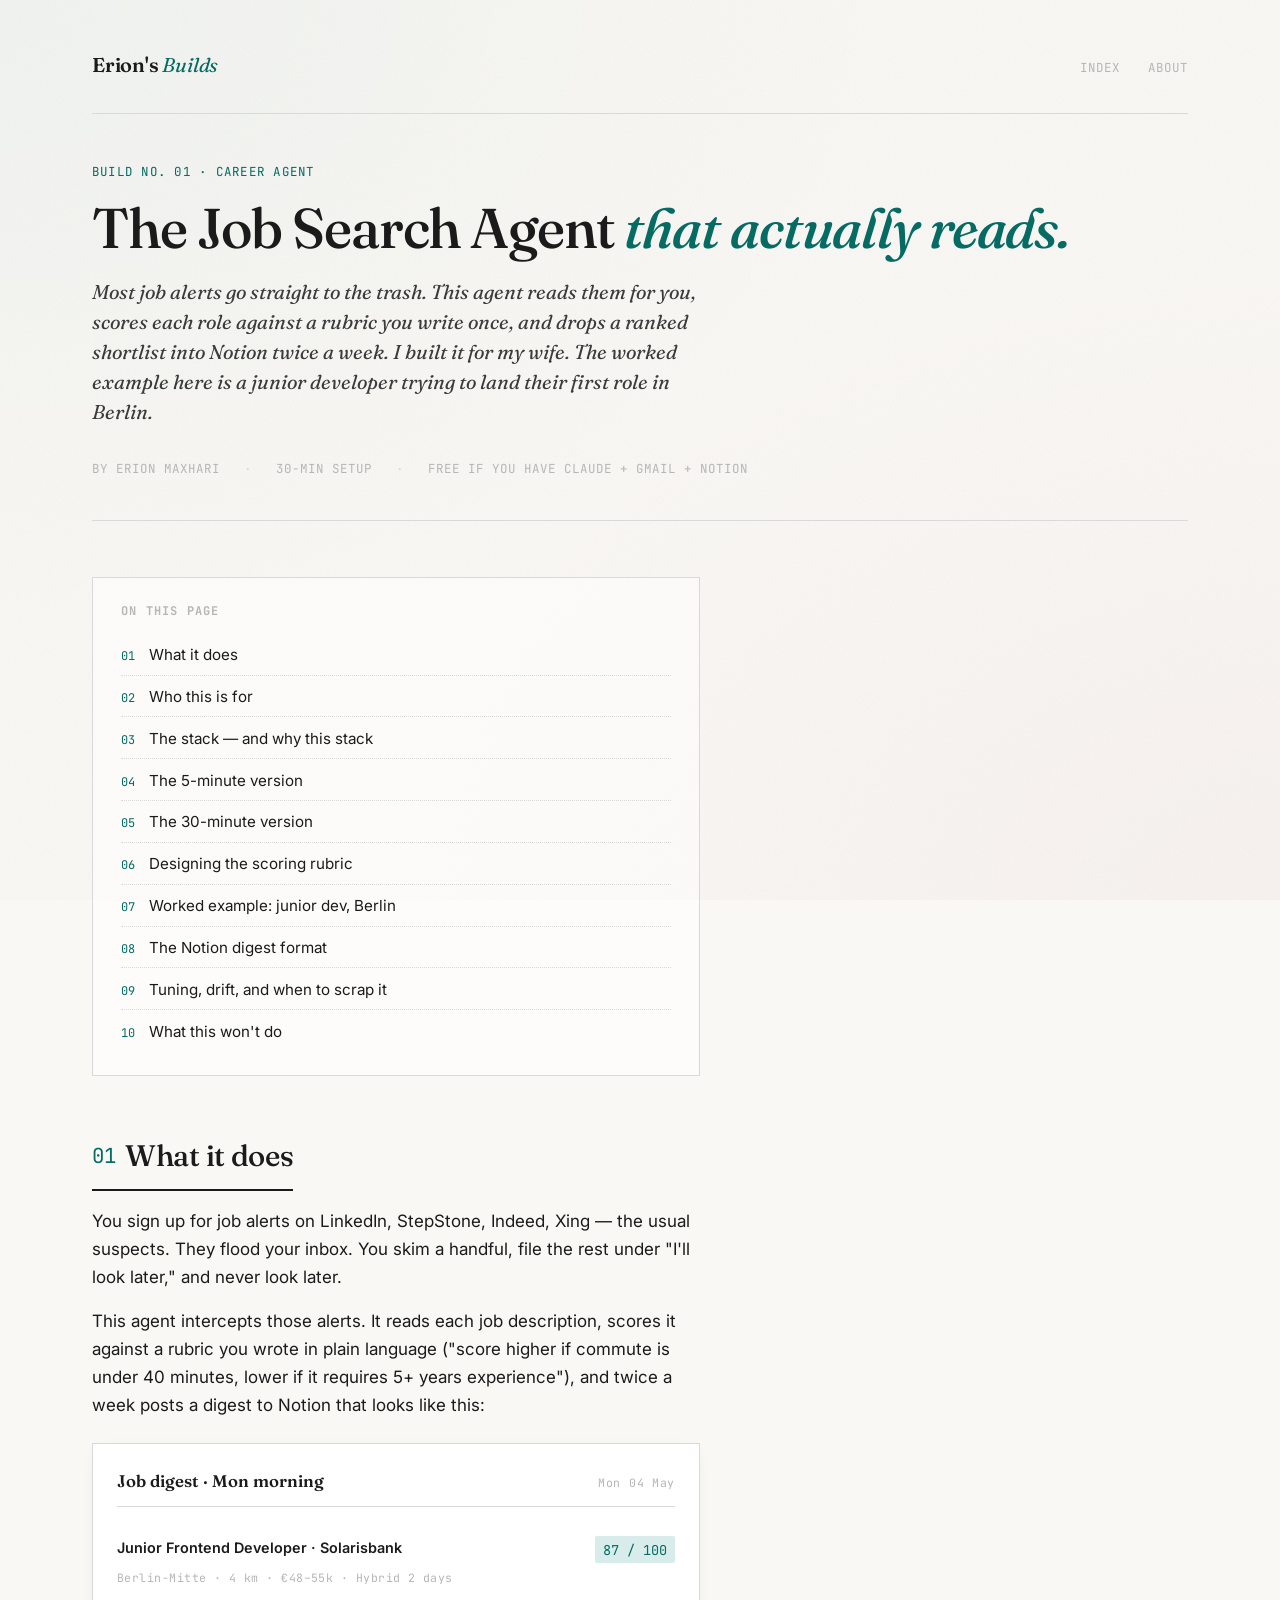
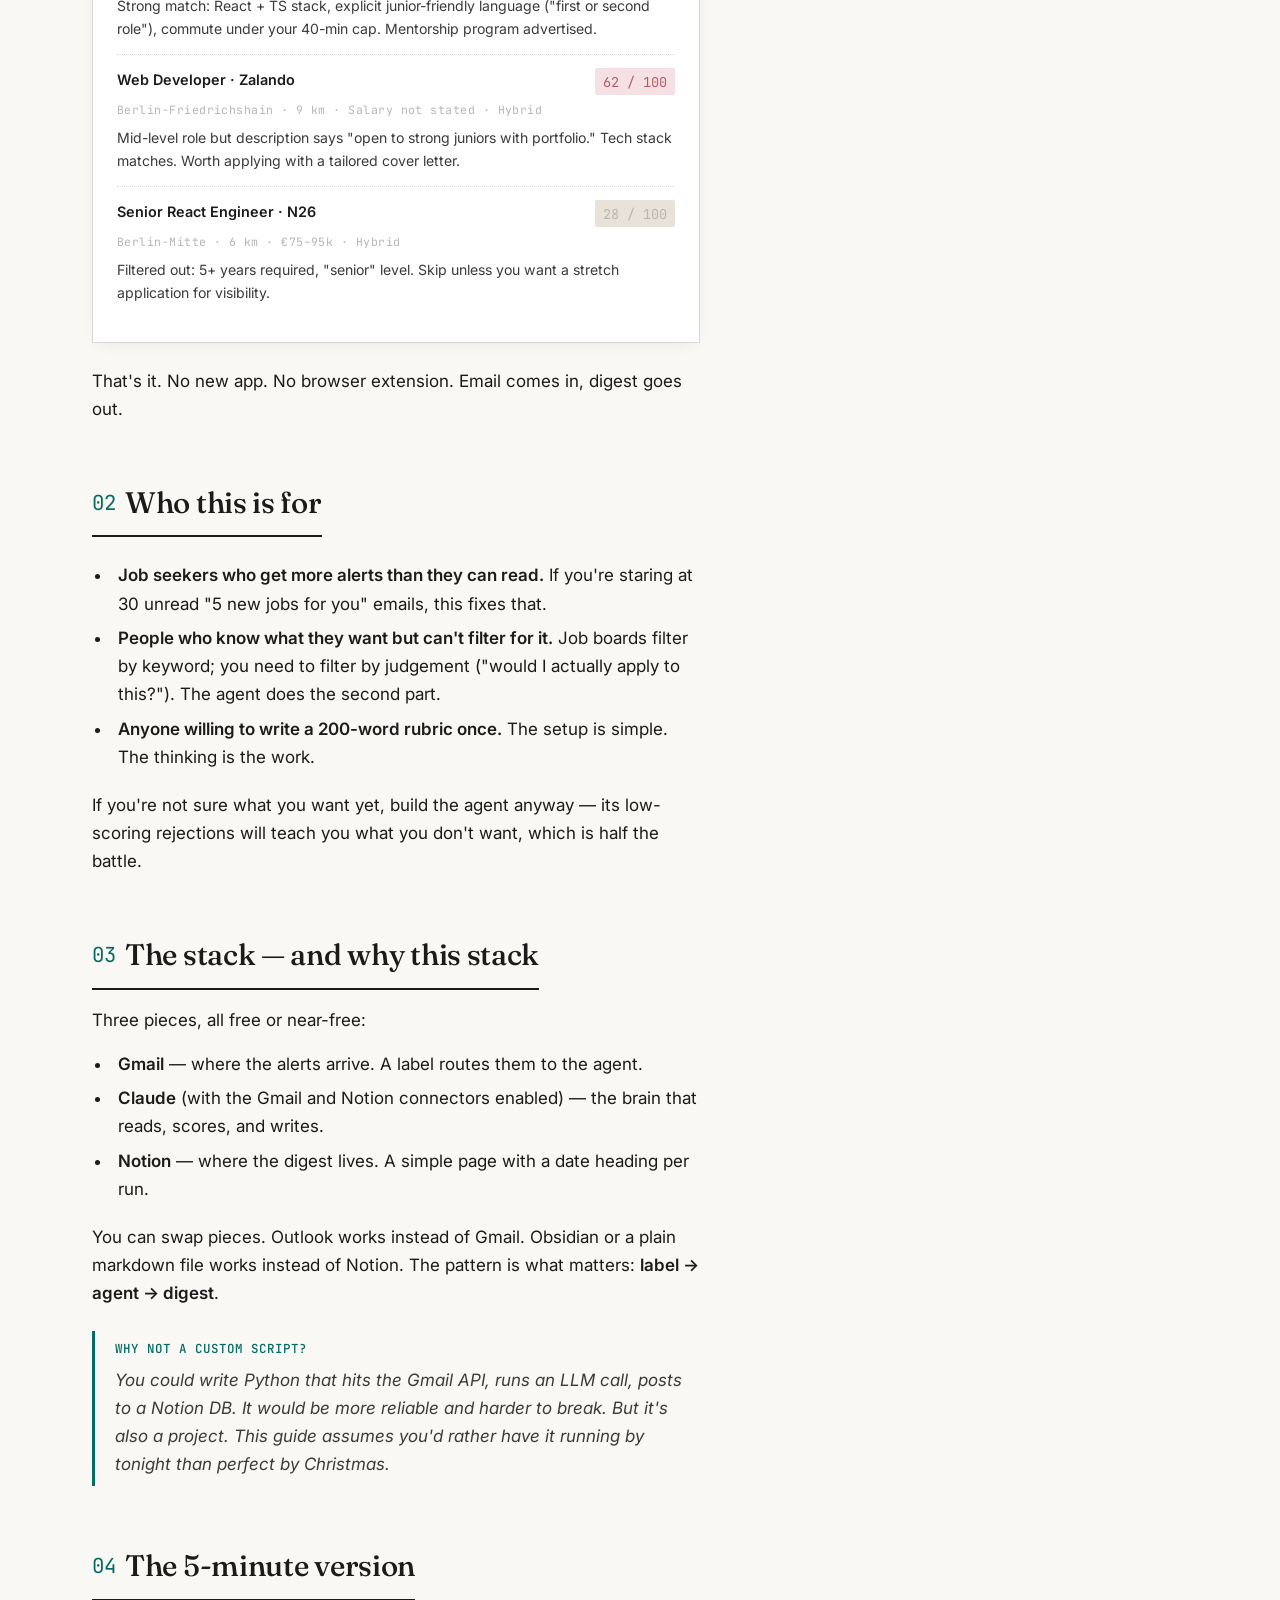
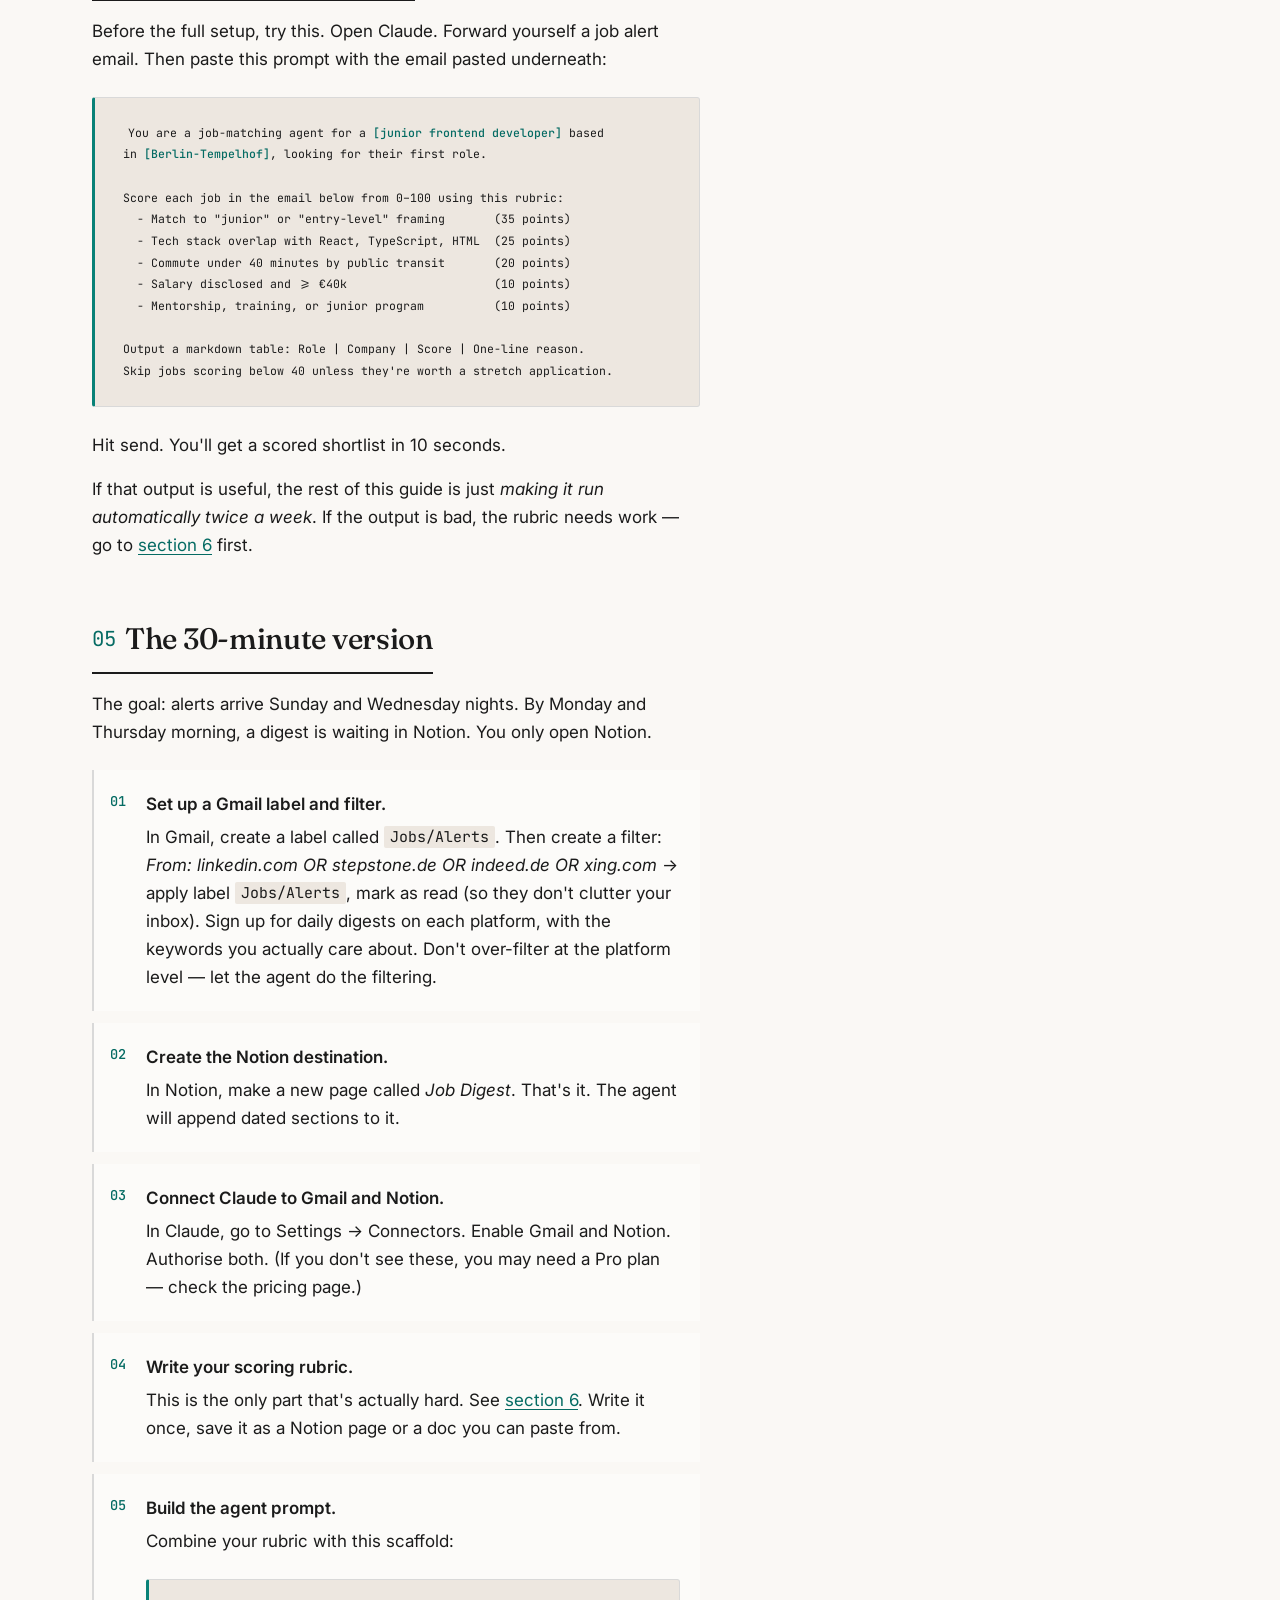
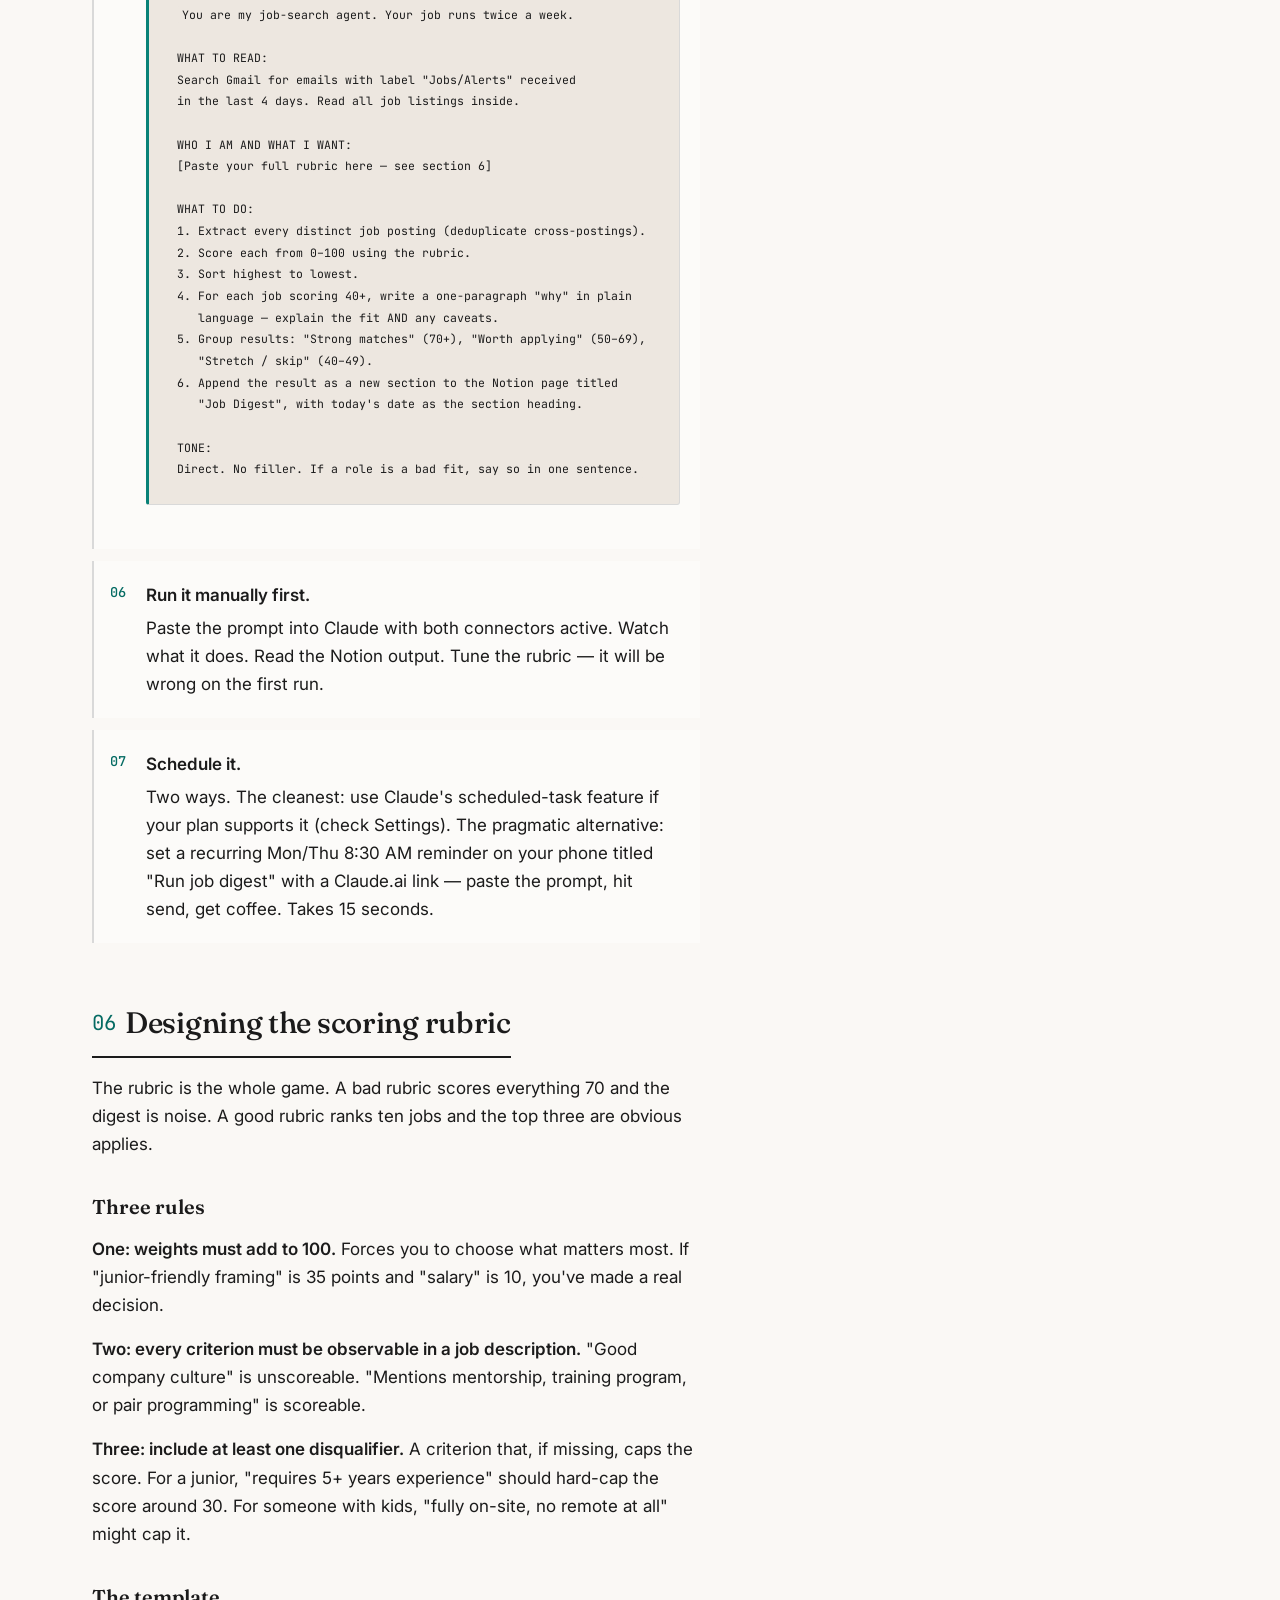
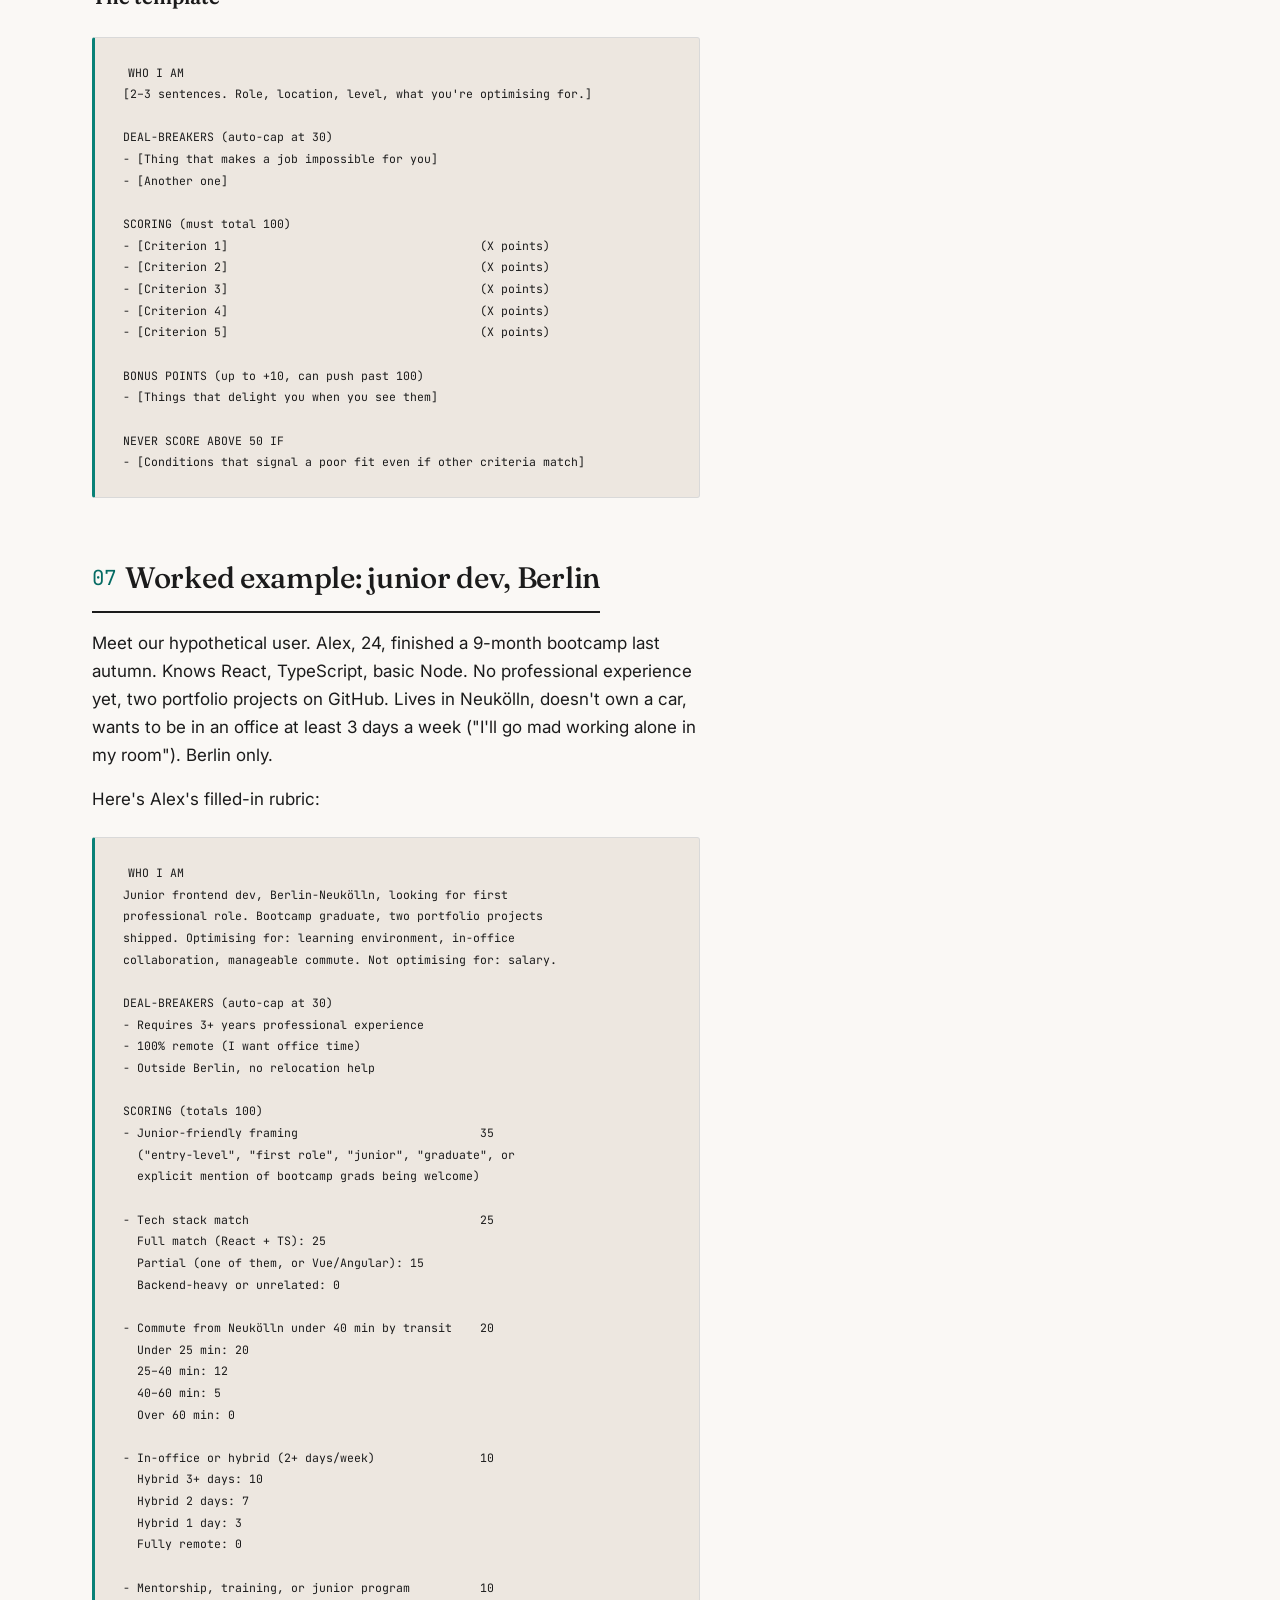
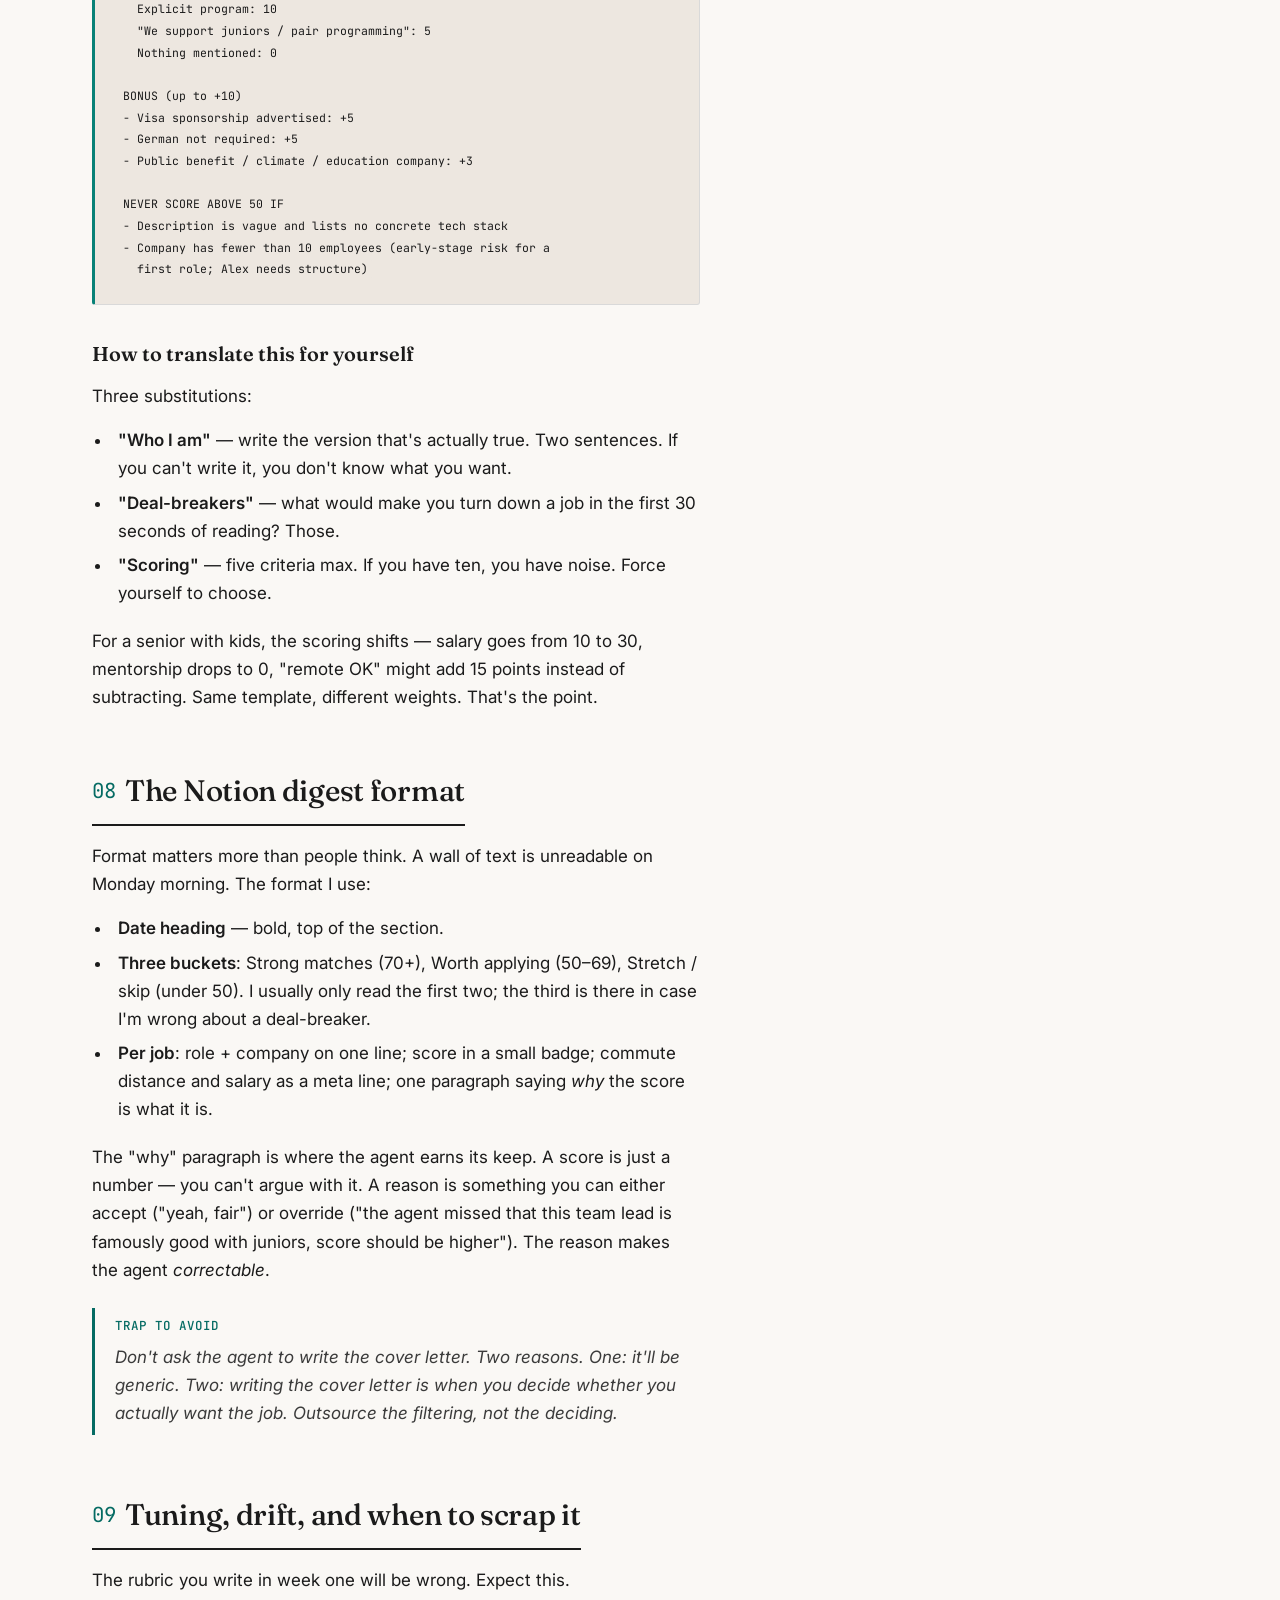
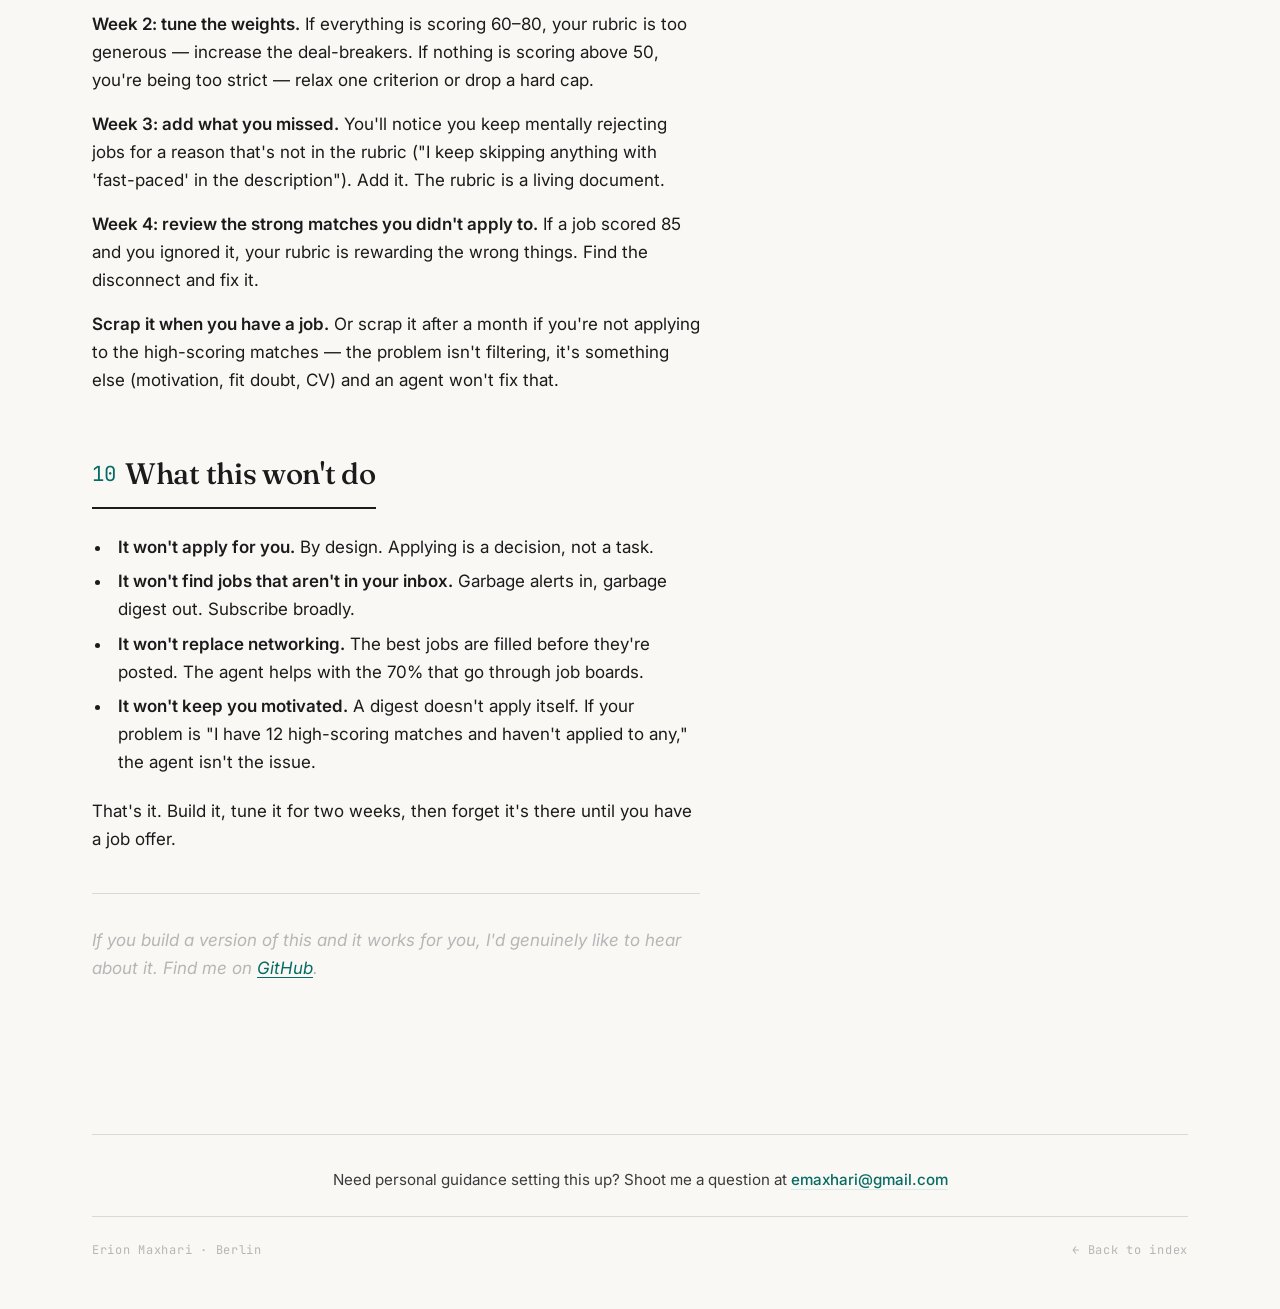
==== commit cf593969: "Add files via upload" ====
--- a/job-search-agent.html
+++ b/job-search-agent.html
@@ -339,8 +339,13 @@
 </div>
 
 <footer>
-  <span>Erion Maxhari · Berlin</span>
-  <span><a href="index.html">← Back to index</a></span>
+  <div class="footer-cta">
+    <p>Need personal guidance setting this up? Shoot me a question at <a href="mailto:emaxhari@gmail.com">emaxhari@gmail.com</a></p>
+  </div>
+  <div class="footer-links">
+    <span>Erion Maxhari · Berlin</span>
+    <span><a href="index.html">← Back to index</a></span>
+  </div>
 </footer>
 
 </body>
--- a/styles.css
+++ b/styles.css
@@ -6,16 +6,18 @@
 @import url('https://fonts.googleapis.com/css2?family=Fraunces:opsz,wght@9..144,400;9..144,500;9..144,600;9..144,700&family=Inter:wght@400;500;600&family=JetBrains+Mono:wght@400;500&display=swap');
 
 :root {
-  /* Palette: warm paper, deep ink, one accent (a desaturated teal — quiet, not corporate) */
-  --paper:        #f6f1e8;
-  --paper-deep:   #ece4d3;
-  --ink:          #1a1a1a;
-  --ink-soft:     #3a3a3a;
-  --ink-muted:    #6b6b6b;
-  --rule:         #d8cfbd;
-  --accent:       #2d6a64;
-  --accent-soft:  #cfe1de;
-  --highlight:    #f3d77a;
+  /* Palette: N26 brand — warm white base, teal accent, rose highlight */
+  --paper:        #FAF8F5;
+  --paper-deep:   #EDE7E0;
+  --ink:          #1b1b1b;
+  --ink-soft:     #3B3B3B;
+  --ink-muted:    #B6B6B6;
+  --rule:         #D9D9D9;
+  --accent:       #056B63;
+  --accent-soft:  #D8EDEB;
+  --accent-bright:#088177;
+  --highlight:    #B55B64;
+  --highlight-soft:#F5E1E3;
 
   /* Typography */
   --font-display: 'Fraunces', 'Georgia', serif;
@@ -39,8 +41,8 @@
   line-height: 1.65;
   -webkit-font-smoothing: antialiased;
   background-image:
-    radial-gradient(ellipse at top left, rgba(45, 106, 100, 0.04), transparent 50%),
-    radial-gradient(ellipse at bottom right, rgba(243, 215, 122, 0.06), transparent 50%);
+    radial-gradient(ellipse at top left, rgba(8, 129, 119, 0.04), transparent 50%),
+    radial-gradient(ellipse at bottom right, rgba(181, 91, 100, 0.04), transparent 50%);
   background-attachment: fixed;
   min-height: 100vh;
 }
@@ -464,21 +466,24 @@
 pre {
   font-family: var(--font-mono);
   font-size: 0.82rem;
-  line-height: 1.55;
-  background: #1a1a1a;
-  color: #e8e2d3;
-  padding: 1.5rem;
+  line-height: 1.65;
+  background: var(--paper-deep);
+  color: var(--ink);
+  padding: 1.5rem 1.75rem;
   margin: 1.5rem 0;
   overflow-x: auto;
-  border-radius: 2px;
-  border-left: 3px solid var(--accent);
+  border-radius: 3px;
+  border-left: 3px solid var(--accent-bright);
+  border-top: 1px solid var(--rule);
+  border-right: 1px solid var(--rule);
+  border-bottom: 1px solid var(--rule);
 }
 
 pre code { background: transparent; padding: 0; color: inherit; font-size: inherit; }
 
-pre .comment { color: #8a8472; font-style: italic; }
-pre .key { color: #f3d77a; }
-pre .punct { color: #6b6b6b; }
+pre .comment { color: var(--ink-muted); font-style: italic; }
+pre .key { color: var(--accent); font-weight: 500; }
+pre .punct { color: var(--ink-muted); }
 
 /* Step block */
 .steps {
@@ -593,8 +598,8 @@
 }
 
 .digest .score.high { background: var(--accent-soft); color: var(--accent); }
-.digest .score.med  { background: #f3e7c2; color: #8a6c1f; }
-.digest .score.low  { background: #e8dcdc; color: #884a4a; }
+.digest .score.med  { background: var(--highlight-soft); color: var(--highlight); }
+.digest .score.low  { background: #e8e2d8; color: var(--ink-muted); }
 
 .digest .job .meta {
   font-family: var(--font-mono);
@@ -612,14 +617,43 @@
   z-index: 2;
   max-width: var(--max-w);
   margin: 0 auto;
-  padding: 2rem 1.75rem 3rem;
+  padding: 0 1.75rem 3rem;
+  font-family: var(--font-mono);
+  font-size: 0.75rem;
+  color: var(--ink-muted);
+  letter-spacing: 0.06em;
+}
+
+.footer-cta {
   border-top: 1px solid var(--rule);
+  padding: 2rem 0 1.5rem;
+  text-align: center;
+}
+
+.footer-cta p {
+  font-family: var(--font-body);
+  font-size: 0.95rem;
+  letter-spacing: 0;
+  color: var(--ink-soft);
+}
+
+.footer-cta a {
+  color: var(--accent);
+  text-decoration: none;
+  font-weight: 500;
+  border-bottom: 1px solid var(--accent-soft);
+  transition: border-color 0.2s;
+}
+
+.footer-cta a:hover {
+  border-color: var(--accent);
+}
+
+.footer-links {
   display: flex;
   justify-content: space-between;
-  font-family: var(--font-mono);
-  font-size: 0.75rem;
-  color: var(--ink-muted);
-  letter-spacing: 0.06em;
+  padding-top: 1.5rem;
+  border-top: 1px solid var(--rule);
 }
 
 footer a { color: var(--ink-muted); text-decoration: none; }
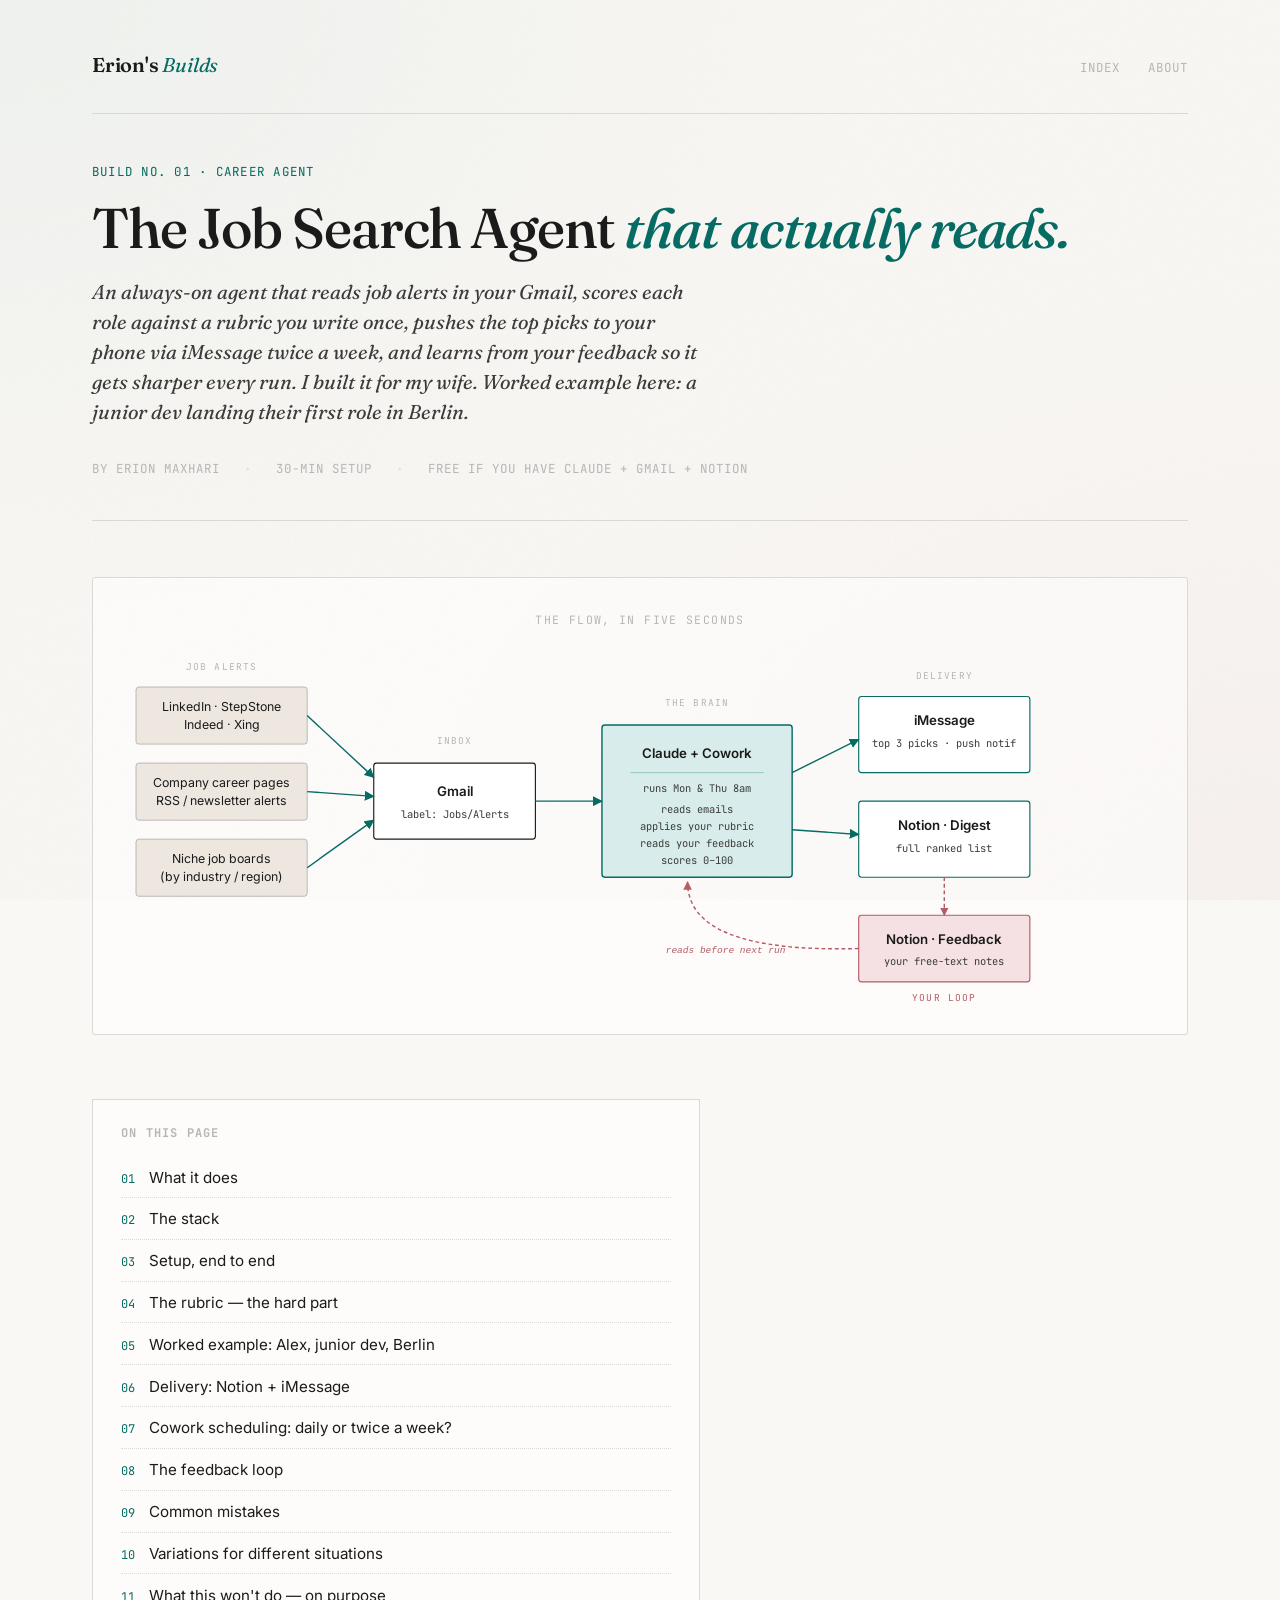
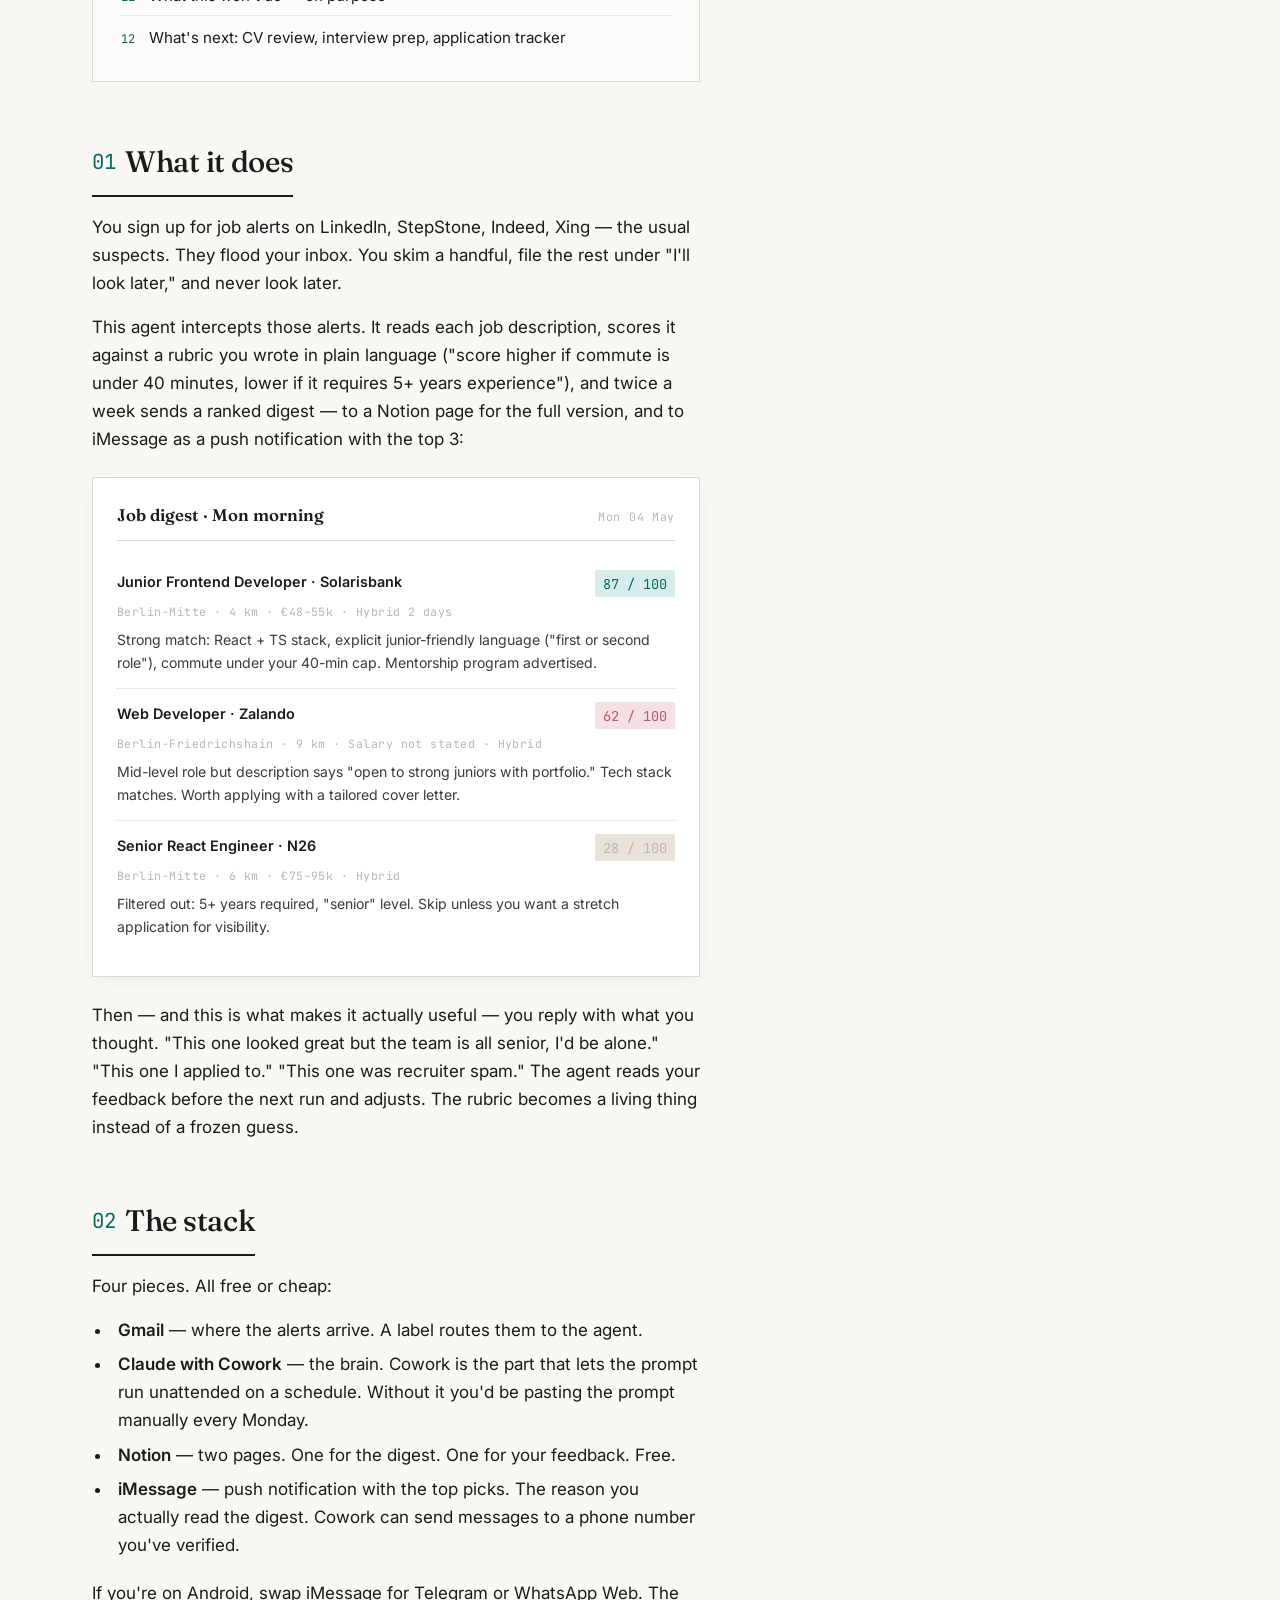
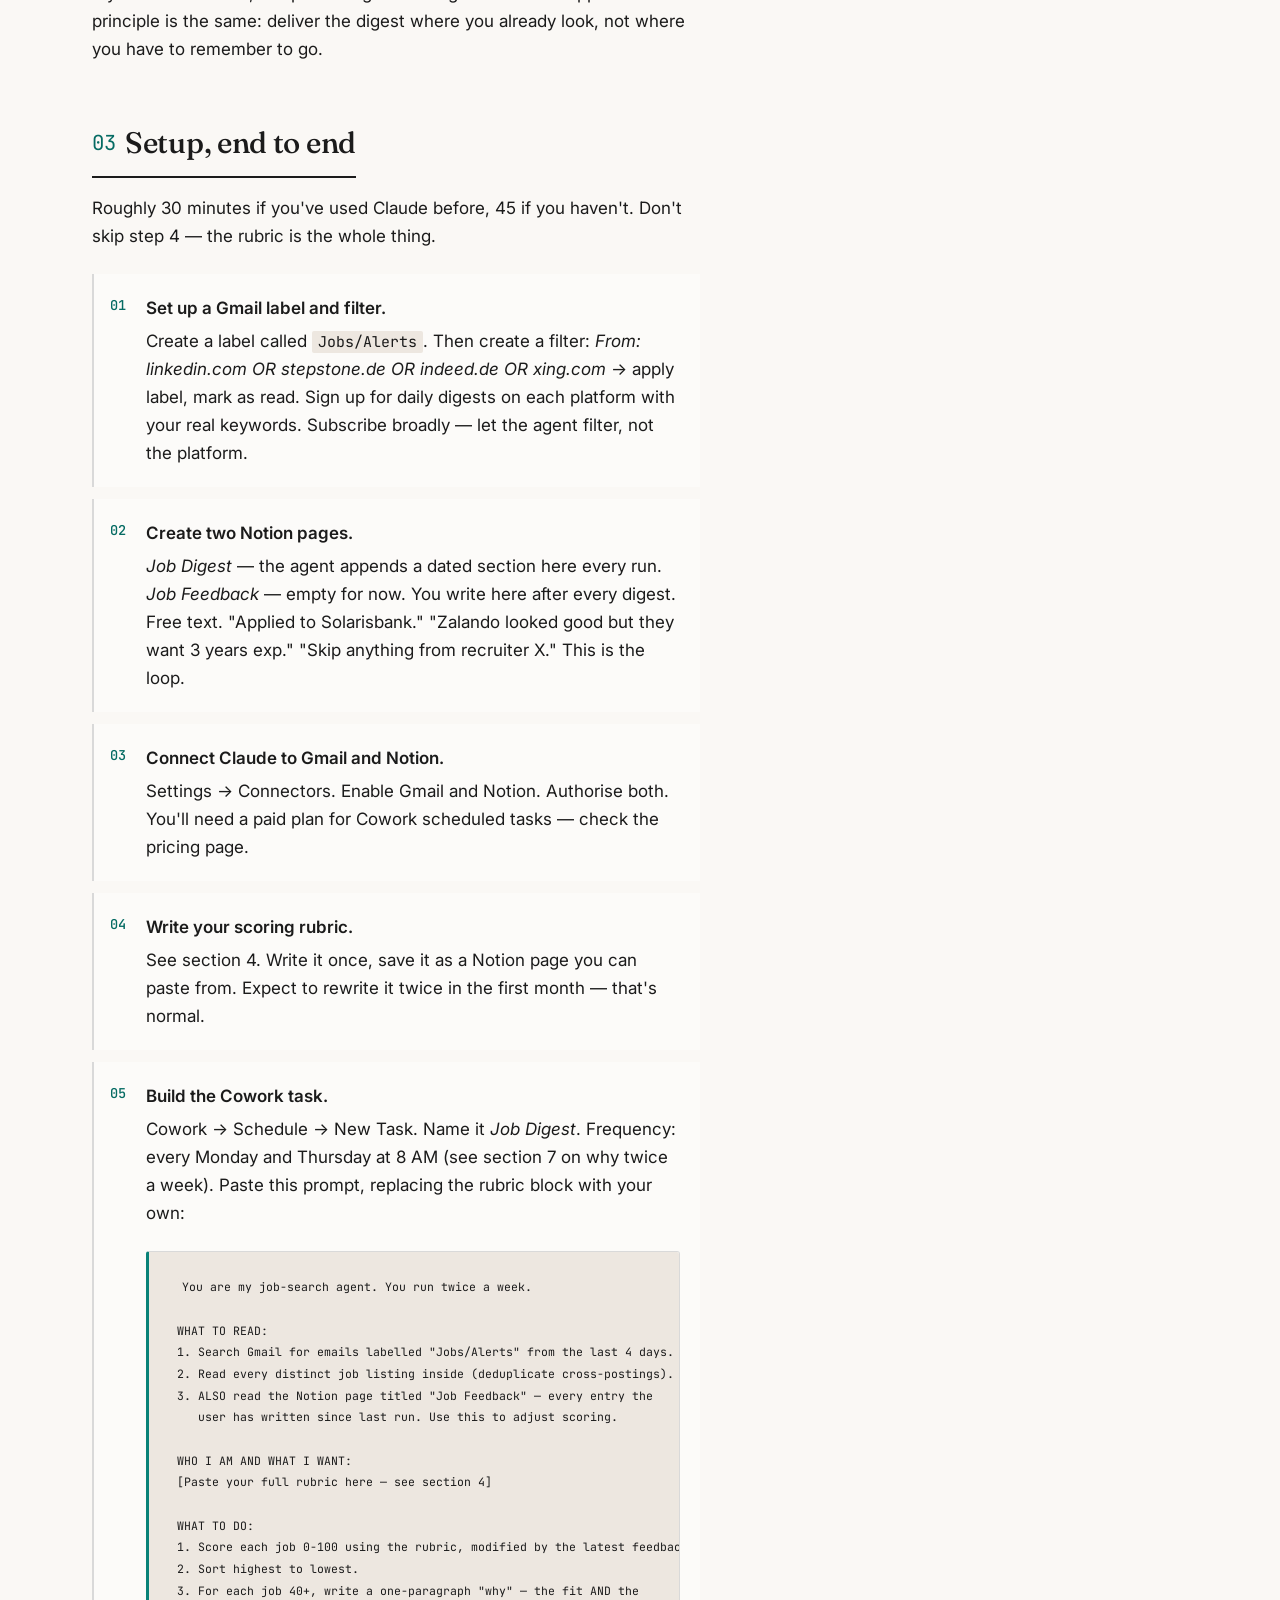
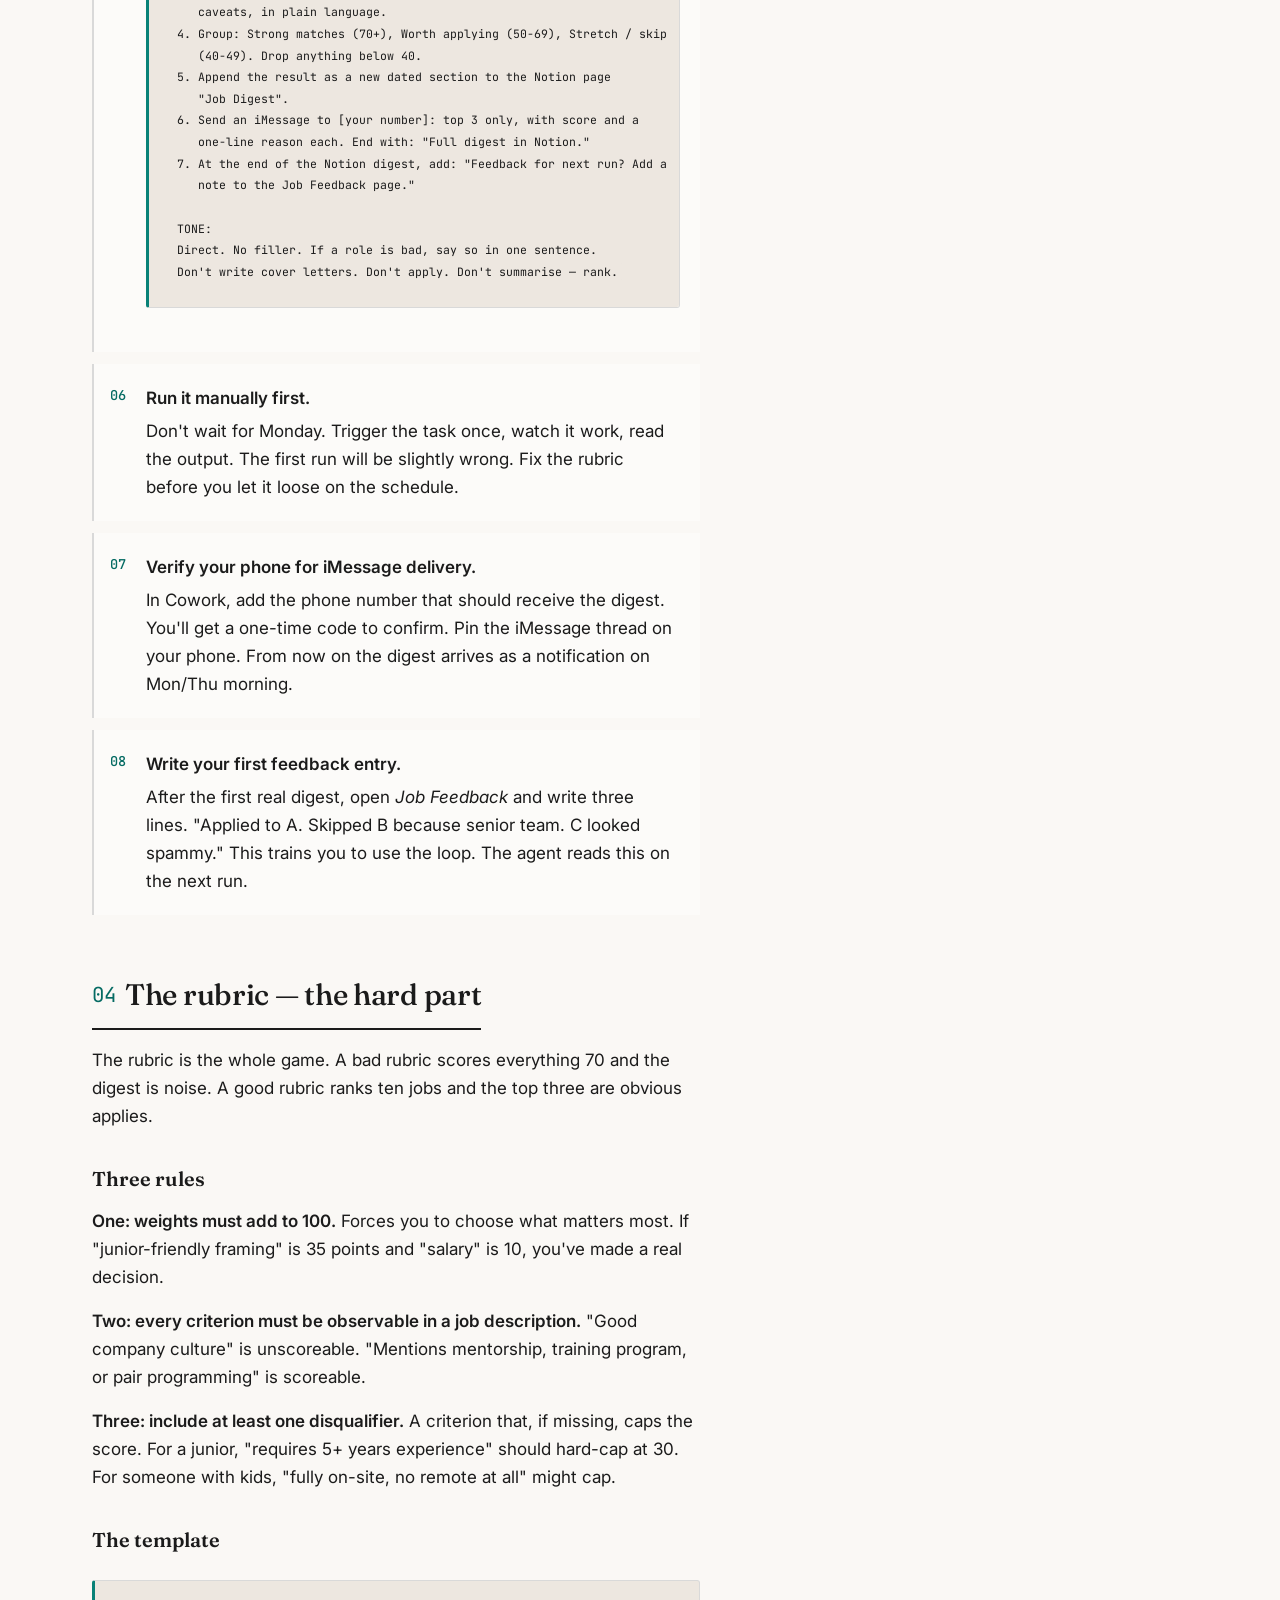
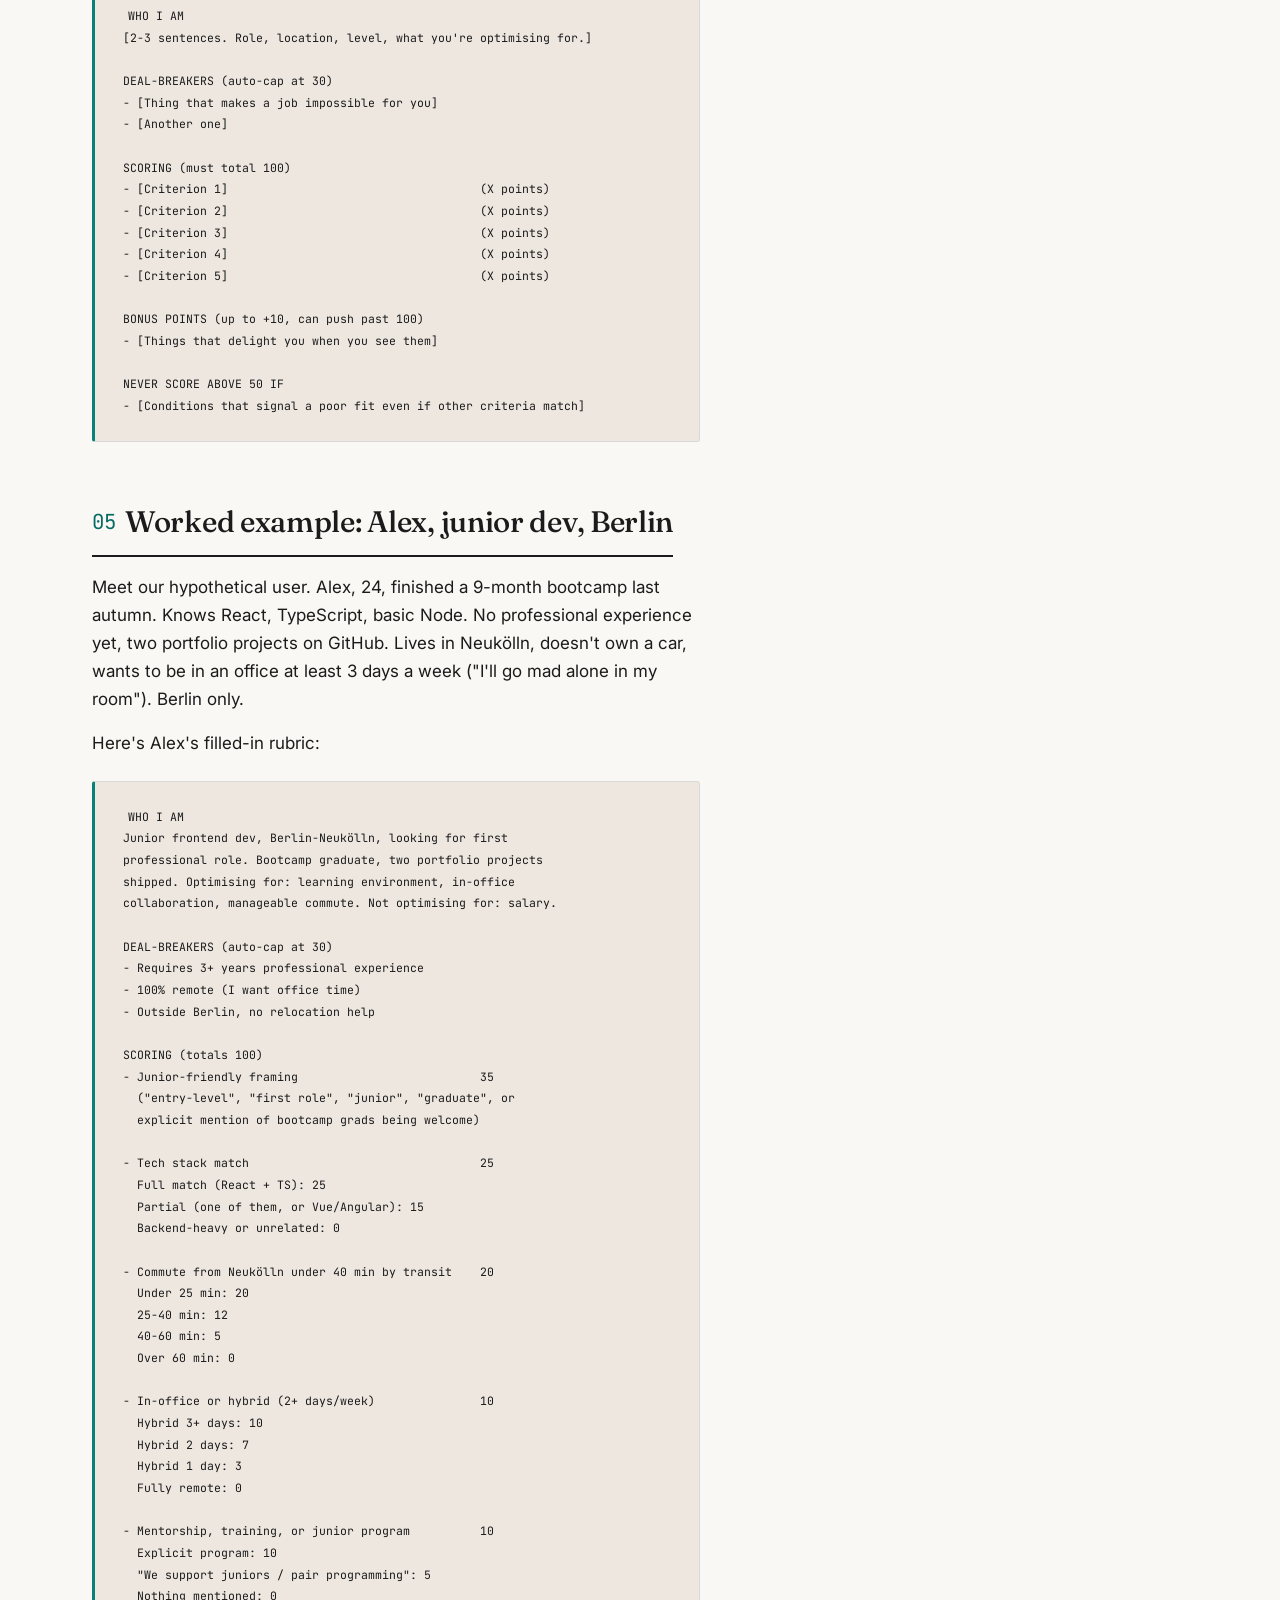
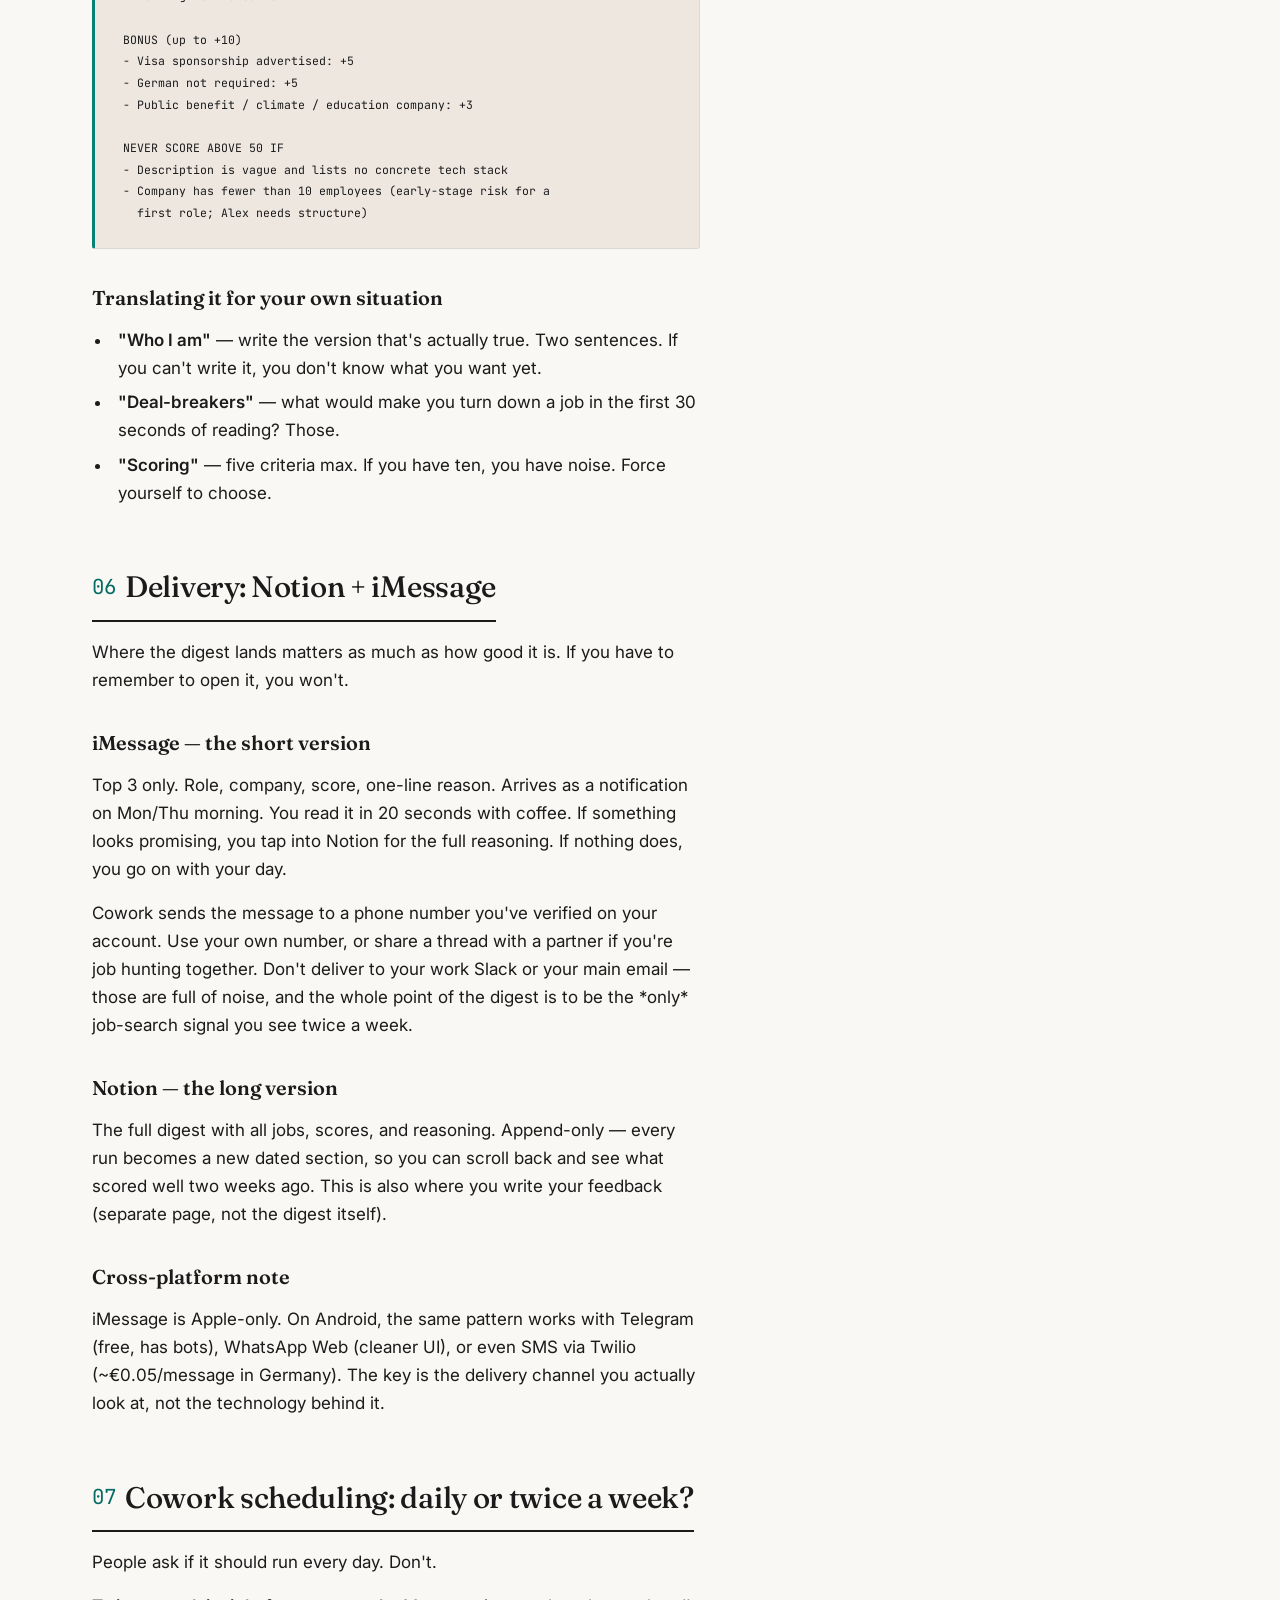
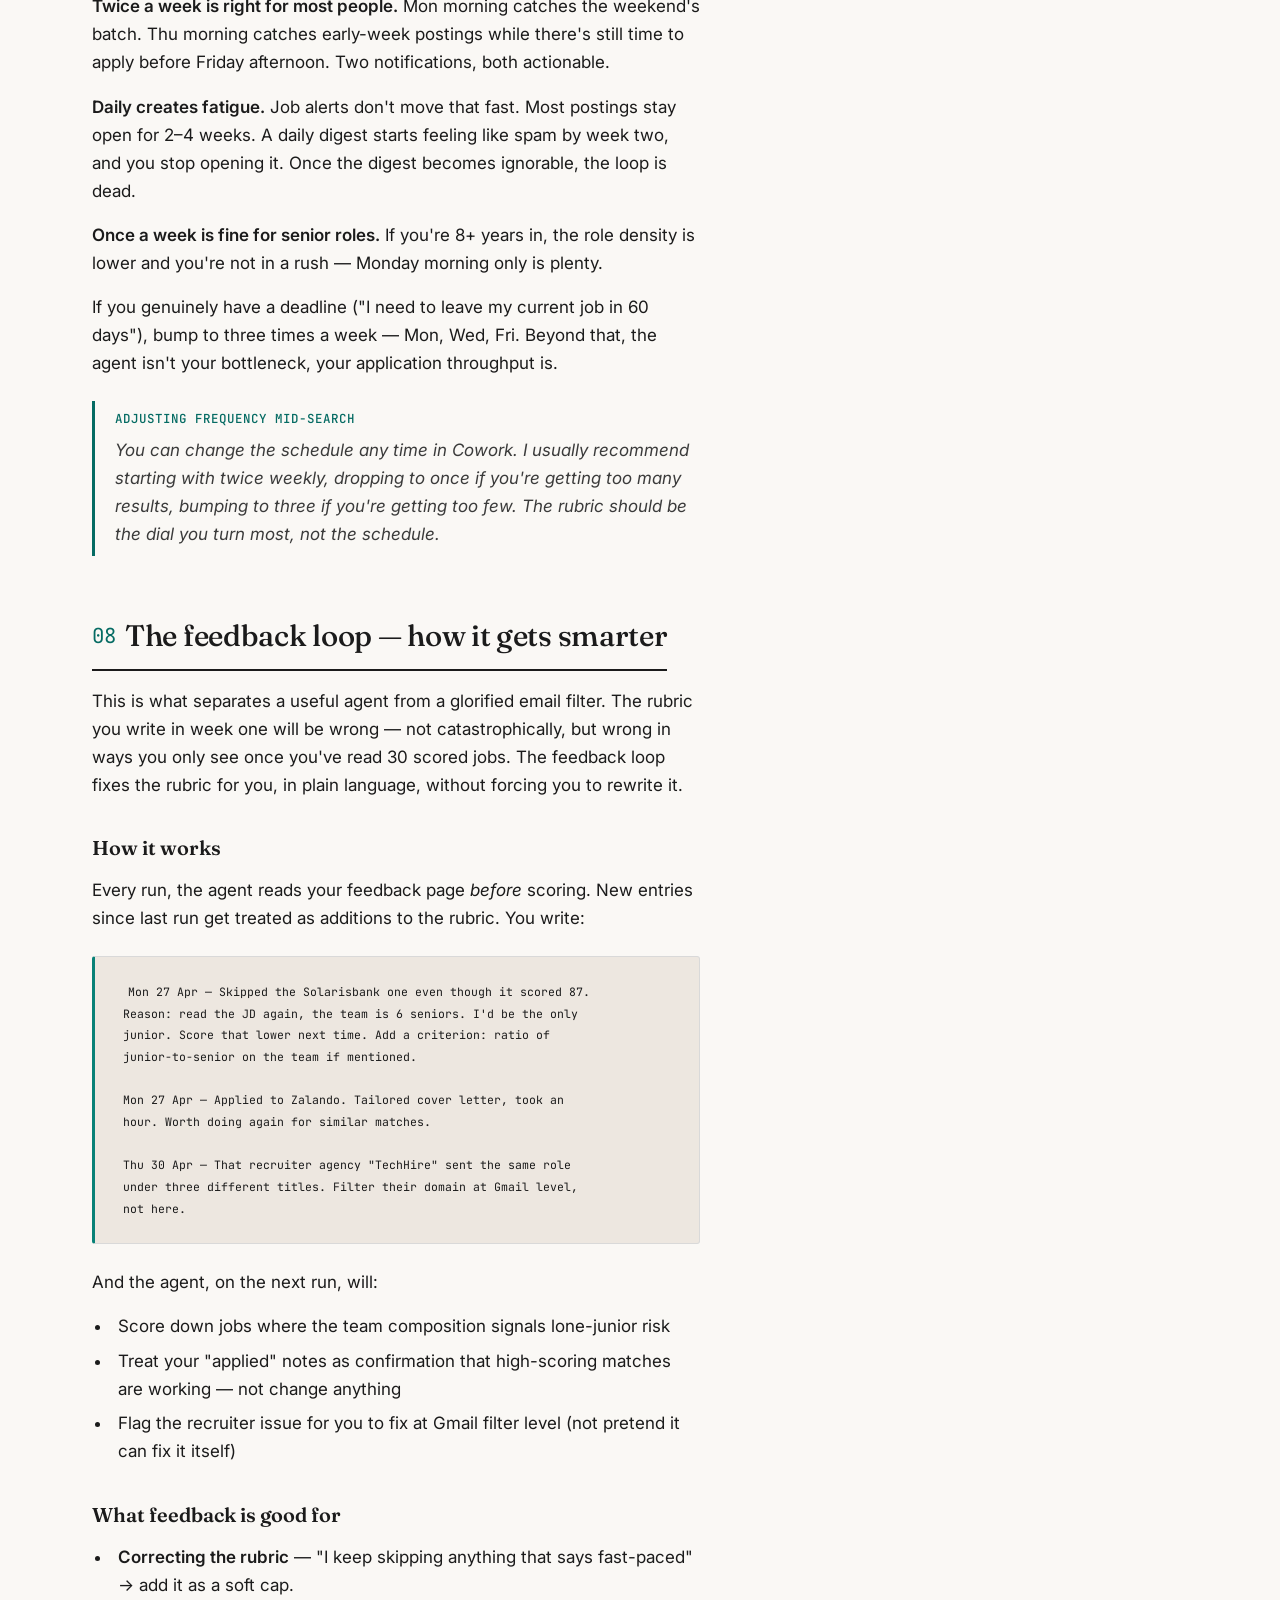
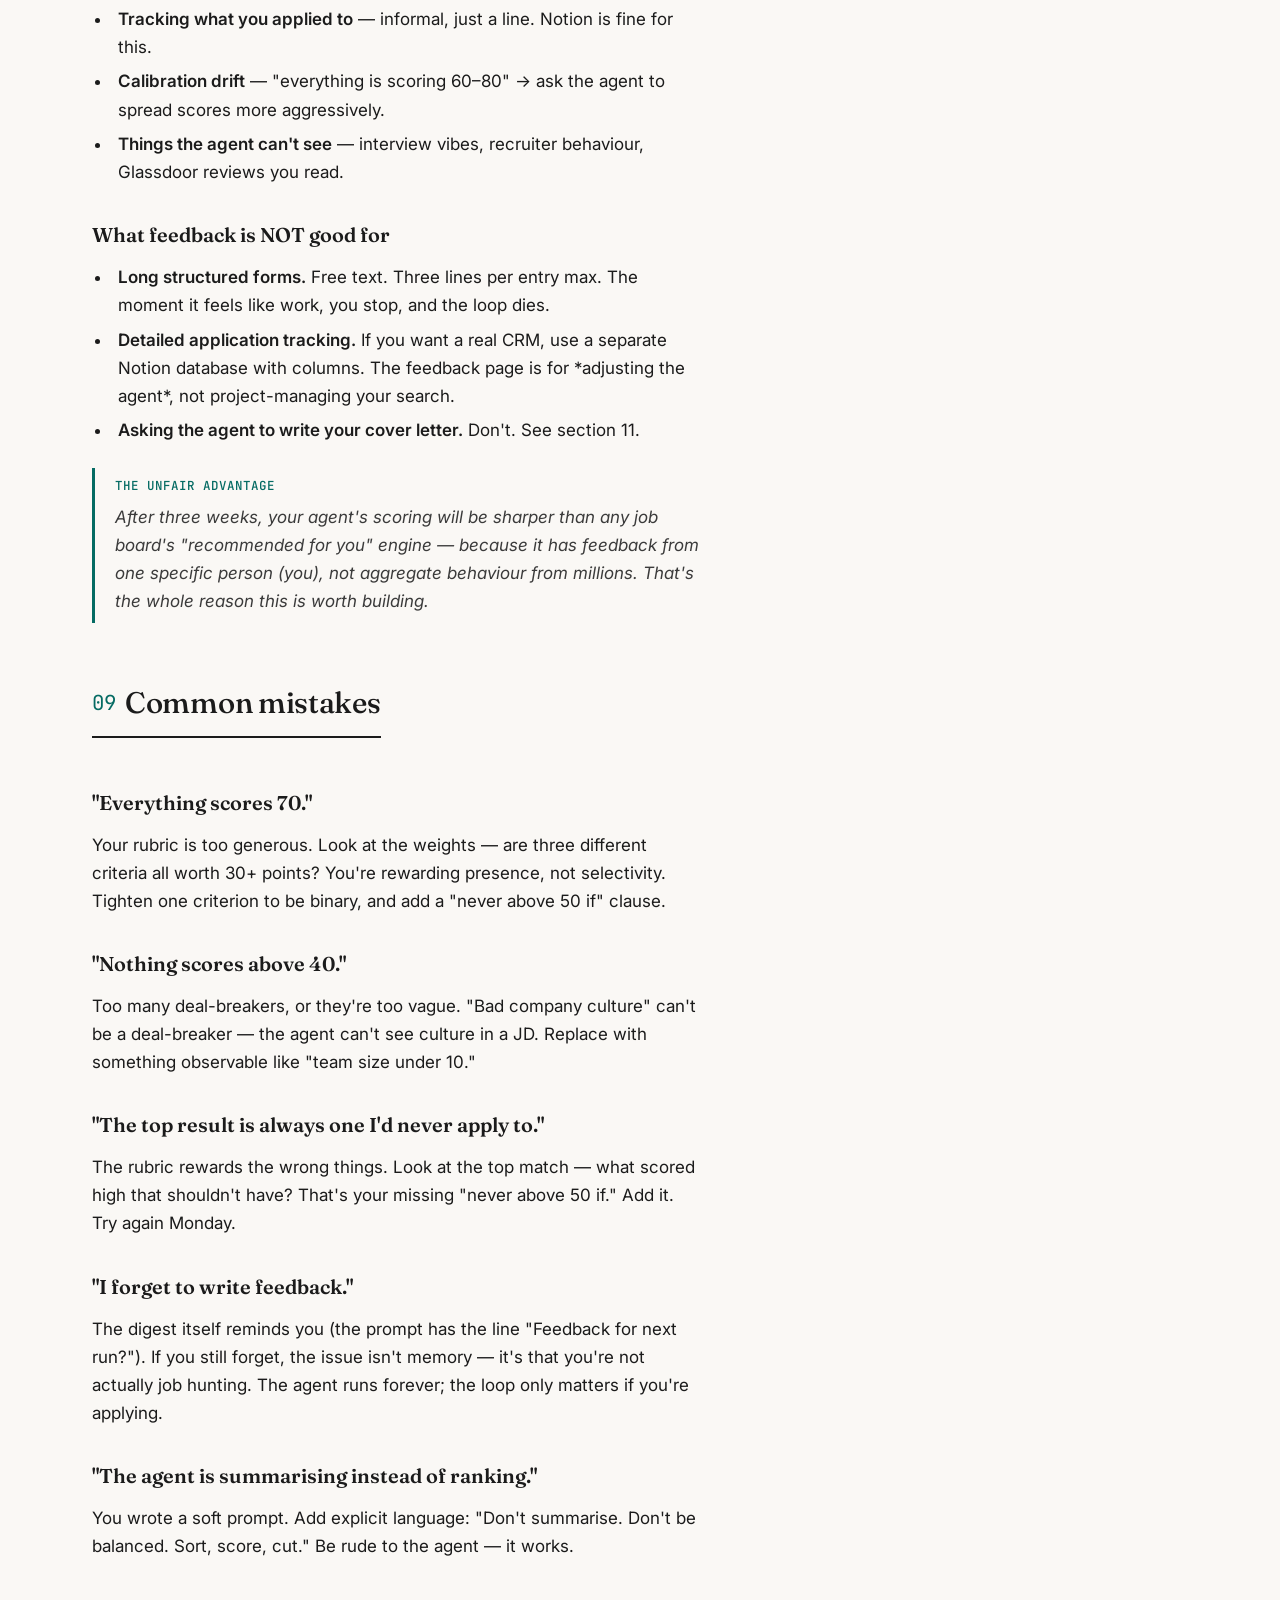
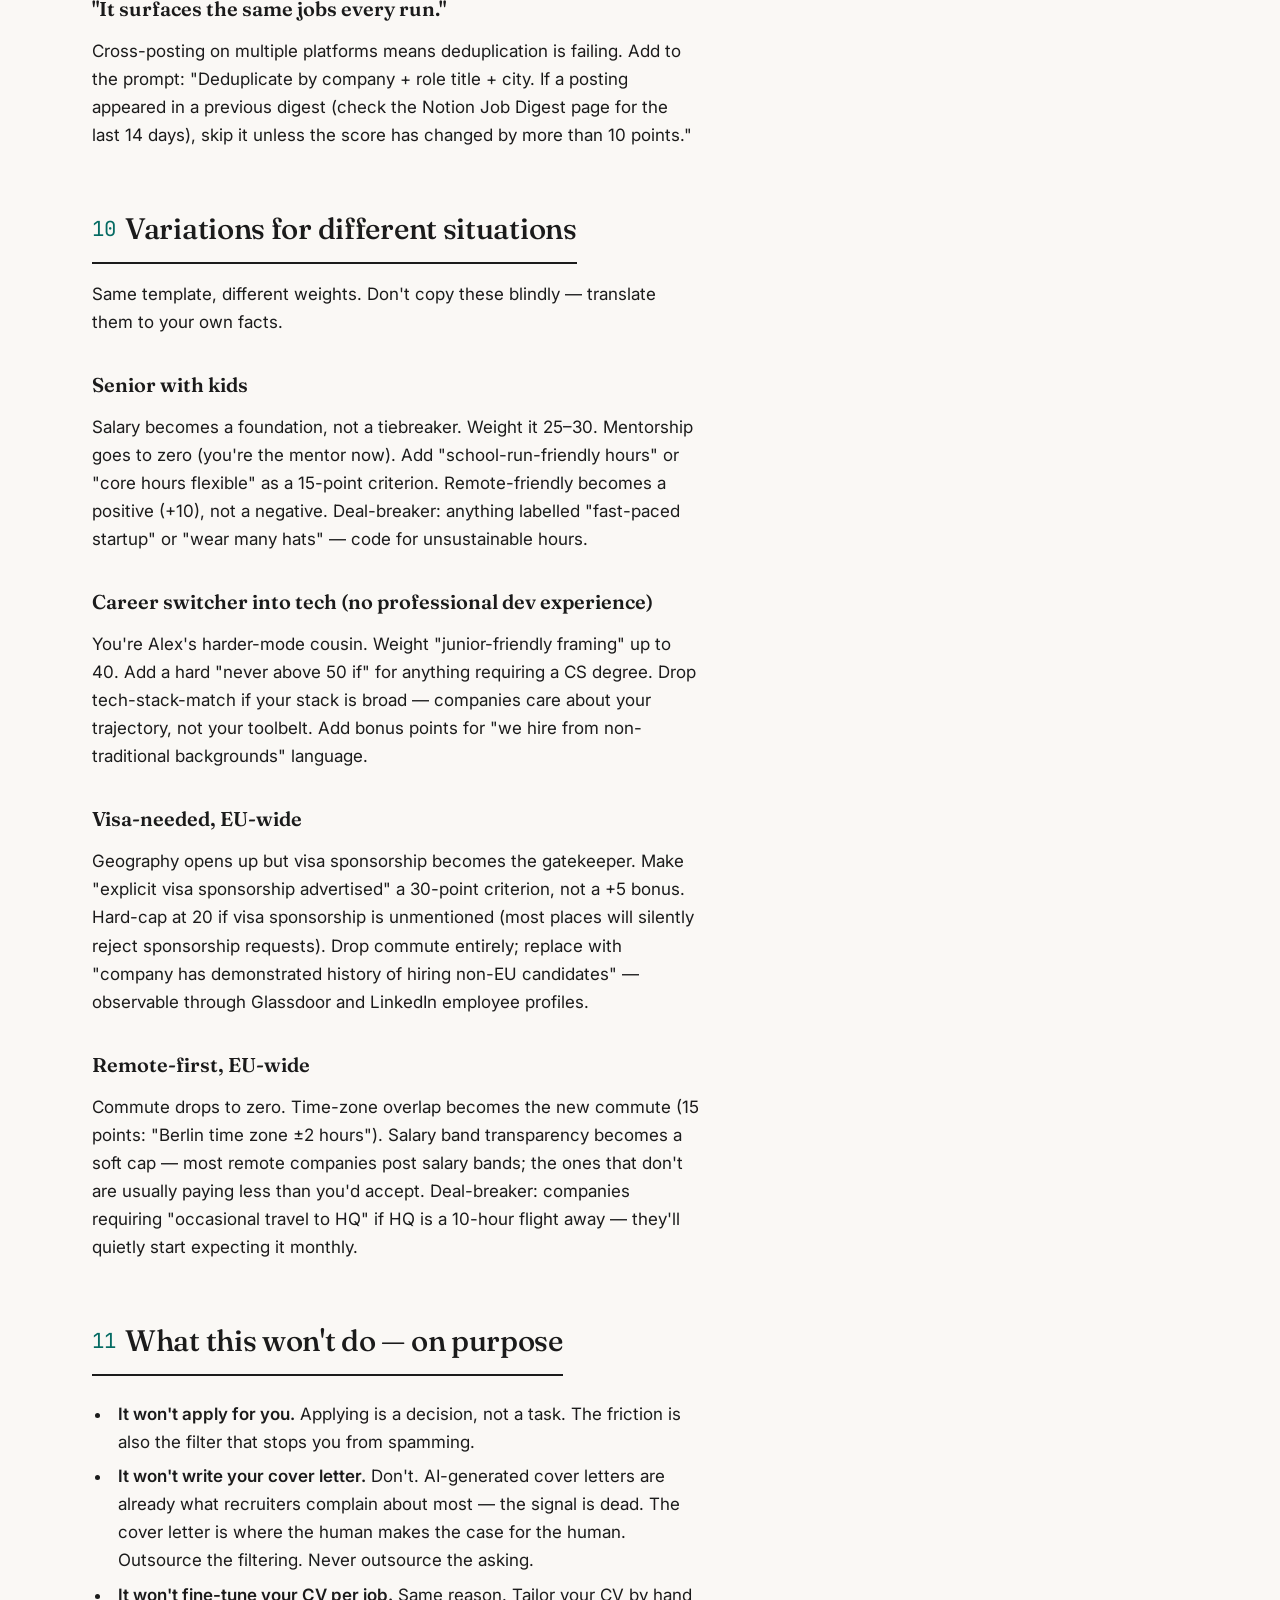
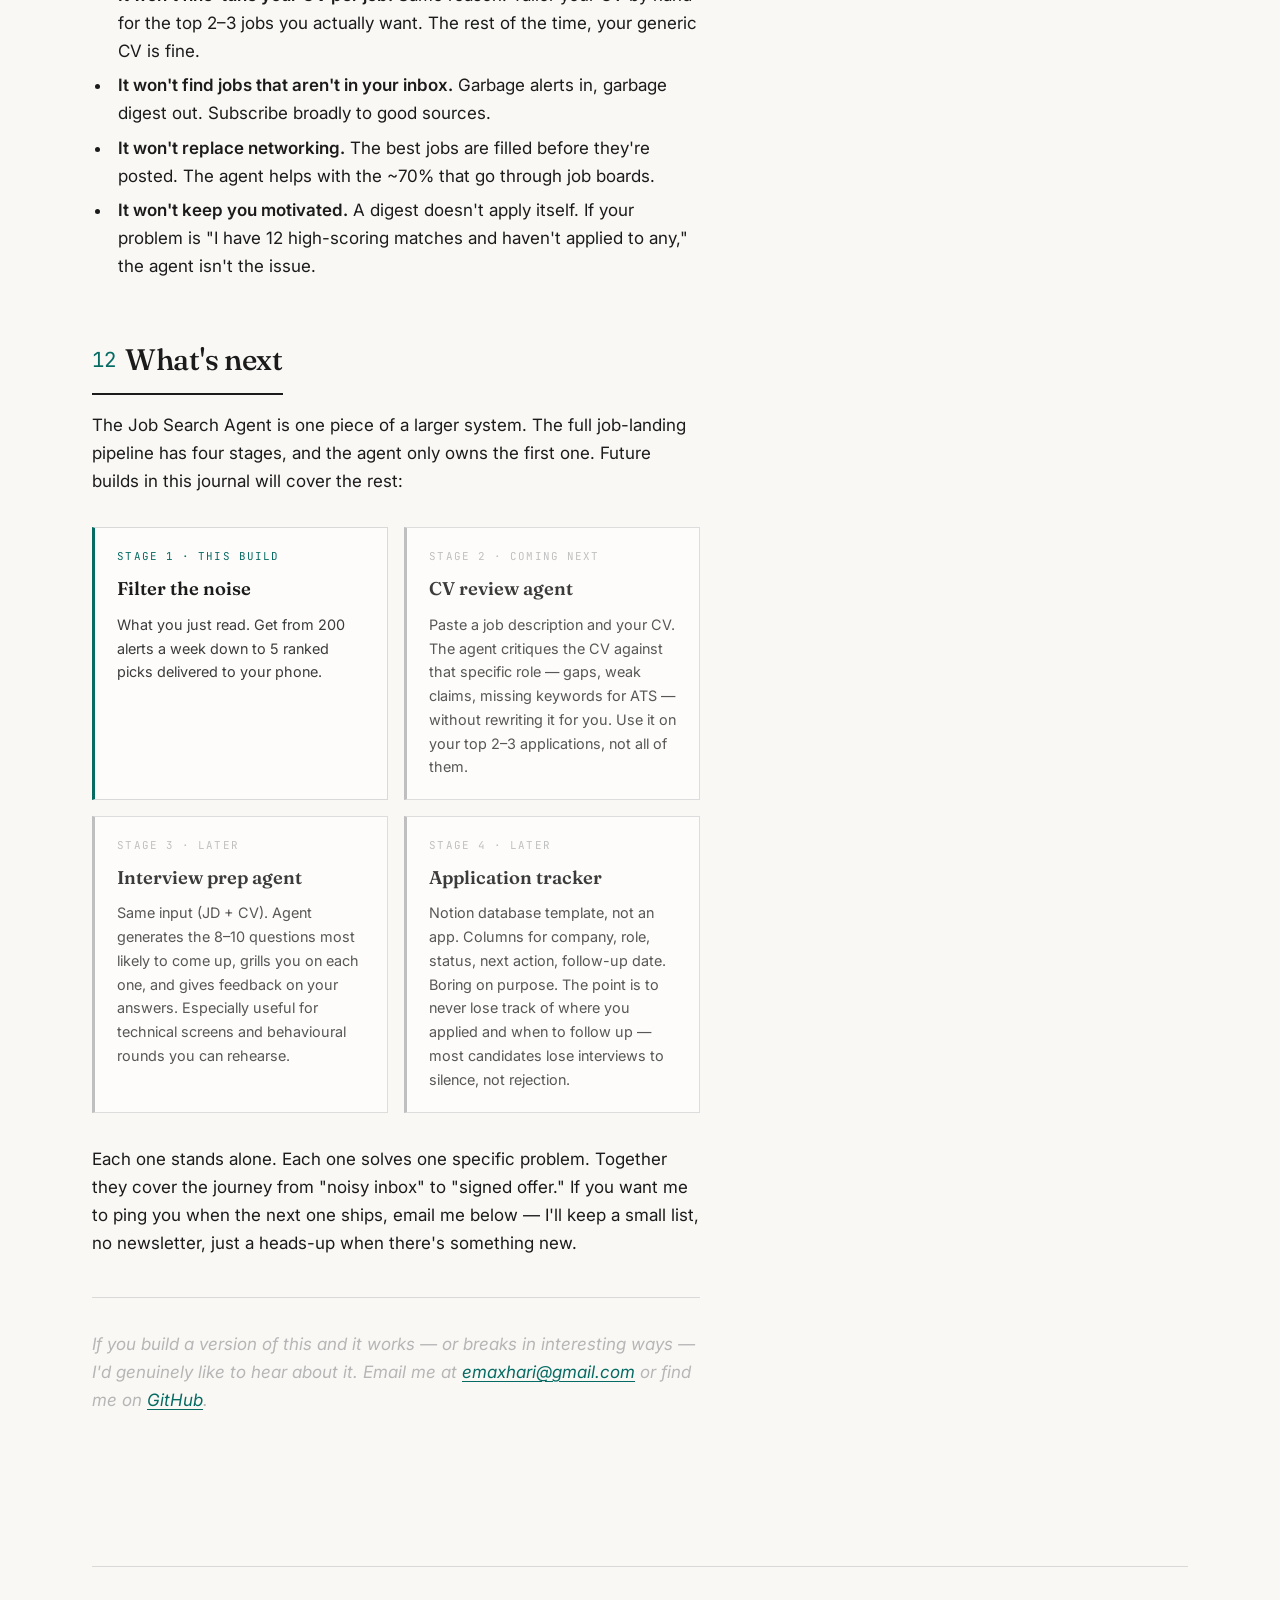
==== commit f91b6ebb: "Add files via upload" ====
--- a/job-search-agent.html
+++ b/job-search-agent.html
@@ -4,7 +4,7 @@
 <meta charset="utf-8" />
 <meta name="viewport" content="width=device-width,initial-scale=1" />
 <title>The Job Search Agent — Erion's Builds</title>
-<meta name="description" content="An always-on agent that reads job alerts, scores them against a rubric, and posts a ranked digest to Notion. Replication guide with a worked example for a junior dev in Berlin." />
+<meta name="description" content="An always-on agent that reads job alerts, scores them against your rubric, sends you a digest via iMessage, and learns from your feedback. Worked example: junior dev landing their first role in Berlin." />
 <link rel="stylesheet" href="styles.css" />
 </head>
 <body>
@@ -24,7 +24,7 @@
     <header class="article-head">
       <div class="kicker">Build No. 01 · Career Agent</div>
       <h1>The Job Search Agent <em>that actually reads.</em></h1>
-      <p class="standfirst">Most job alerts go straight to the trash. This agent reads them for you, scores each role against a rubric you write once, and drops a ranked shortlist into Notion twice a week. I built it for my wife. The worked example here is a junior developer trying to land their first role in Berlin.</p>
+      <p class="standfirst">An always-on agent that reads job alerts in your Gmail, scores each role against a rubric you write once, pushes the top picks to your phone via iMessage twice a week, and learns from your feedback so it gets sharper every run. I built it for my wife. Worked example here: a junior dev landing their first role in Berlin.</p>
       <div class="byline">
         <span>By Erion Maxhari</span>
         <span>30-min setup</span>
@@ -32,19 +32,114 @@
       </div>
     </header>
 
+    <!-- ===== FLOW DIAGRAM — the 5-second version ===== -->
+    <figure class="flow">
+      <figcaption>The flow, in five seconds</figcaption>
+      <svg viewBox="0 0 1100 380" xmlns="http://www.w3.org/2000/svg" role="img" aria-label="Diagram showing the job search agent flow: job boards send alerts to Gmail, Claude reads them with your rubric, sends a digest to Notion and iMessage, you write feedback, the loop improves.">
+        <defs>
+          <marker id="arrow" viewBox="0 0 10 10" refX="9" refY="5" markerWidth="7" markerHeight="7" orient="auto-start-reverse">
+            <path d="M0,0 L10,5 L0,10 z" fill="#056B63"/>
+          </marker>
+          <marker id="arrow-soft" viewBox="0 0 10 10" refX="9" refY="5" markerWidth="6" markerHeight="6" orient="auto-start-reverse">
+            <path d="M0,0 L10,5 L0,10 z" fill="#B55B64"/>
+          </marker>
+        </defs>
+
+        <!-- Stage 1: Sources -->
+        <g class="node-group">
+          <rect x="20" y="40" width="180" height="60" rx="3" class="flow-box flow-source"/>
+          <text x="110" y="65" class="flow-label">LinkedIn · StepStone</text>
+          <text x="110" y="84" class="flow-label">Indeed · Xing</text>
+
+          <rect x="20" y="120" width="180" height="60" rx="3" class="flow-box flow-source"/>
+          <text x="110" y="145" class="flow-label">Company career pages</text>
+          <text x="110" y="164" class="flow-label">RSS / newsletter alerts</text>
+
+          <rect x="20" y="200" width="180" height="60" rx="3" class="flow-box flow-source"/>
+          <text x="110" y="225" class="flow-label">Niche job boards</text>
+          <text x="110" y="244" class="flow-label">(by industry / region)</text>
+
+          <text x="110" y="22" class="flow-stage-label">JOB ALERTS</text>
+        </g>
+
+        <!-- Stage 2: Gmail -->
+        <g>
+          <rect x="270" y="120" width="170" height="80" rx="3" class="flow-box flow-gmail"/>
+          <text x="355" y="155" class="flow-label flow-strong">Gmail</text>
+          <text x="355" y="178" class="flow-label-small">label: Jobs/Alerts</text>
+          <text x="355" y="100" class="flow-stage-label">INBOX</text>
+        </g>
+
+        <!-- Stage 3: Claude (the brain) -->
+        <g>
+          <rect x="510" y="80" width="200" height="160" rx="3" class="flow-box flow-claude"/>
+          <text x="610" y="115" class="flow-label flow-strong">Claude + Cowork</text>
+          <line x1="540" y1="130" x2="680" y2="130" class="flow-divider"/>
+          <text x="610" y="150" class="flow-label-small">runs Mon &amp; Thu 8am</text>
+          <text x="610" y="172" class="flow-label-small">reads emails</text>
+          <text x="610" y="190" class="flow-label-small">applies your rubric</text>
+          <text x="610" y="208" class="flow-label-small">reads your feedback</text>
+          <text x="610" y="226" class="flow-label-small">scores 0–100</text>
+          <text x="610" y="60" class="flow-stage-label">THE BRAIN</text>
+        </g>
+
+        <!-- Stage 4: Outputs -->
+        <g>
+          <rect x="780" y="50" width="180" height="80" rx="3" class="flow-box flow-output"/>
+          <text x="870" y="80" class="flow-label flow-strong">iMessage</text>
+          <text x="870" y="103" class="flow-label-small">top 3 picks · push notif</text>
+
+          <rect x="780" y="160" width="180" height="80" rx="3" class="flow-box flow-output"/>
+          <text x="870" y="190" class="flow-label flow-strong">Notion · Digest</text>
+          <text x="870" y="213" class="flow-label-small">full ranked list</text>
+
+          <text x="870" y="32" class="flow-stage-label">DELIVERY</text>
+        </g>
+
+        <!-- Stage 5: Feedback -->
+        <g>
+          <rect x="780" y="280" width="180" height="70" rx="3" class="flow-box flow-feedback"/>
+          <text x="870" y="310" class="flow-label flow-strong">Notion · Feedback</text>
+          <text x="870" y="332" class="flow-label-small">your free-text notes</text>
+          <text x="870" y="370" class="flow-stage-label-rose">YOUR LOOP</text>
+        </g>
+
+        <!-- Arrows: alerts → Gmail -->
+        <line x1="200" y1="70" x2="270" y2="135" class="flow-arrow" marker-end="url(#arrow)"/>
+        <line x1="200" y1="150" x2="270" y2="155" class="flow-arrow" marker-end="url(#arrow)"/>
+        <line x1="200" y1="230" x2="270" y2="180" class="flow-arrow" marker-end="url(#arrow)"/>
+
+        <!-- Arrow: Gmail → Claude -->
+        <line x1="440" y1="160" x2="510" y2="160" class="flow-arrow" marker-end="url(#arrow)"/>
+
+        <!-- Arrows: Claude → outputs -->
+        <line x1="710" y1="130" x2="780" y2="95" class="flow-arrow" marker-end="url(#arrow)"/>
+        <line x1="710" y1="190" x2="780" y2="195" class="flow-arrow" marker-end="url(#arrow)"/>
+
+        <!-- Feedback loop arrow: Feedback → Claude (curved, rose color) -->
+        <path d="M 780 315 Q 600 320 600 245" fill="none" class="flow-arrow-soft" marker-end="url(#arrow-soft)"/>
+        <text x="640" y="320" class="flow-loop-label">reads before next run</text>
+
+        <!-- User feedback arrow: outputs → Feedback -->
+        <path d="M 870 240 Q 870 260 870 280" fill="none" class="flow-arrow-soft" marker-end="url(#arrow-soft)"/>
+      </svg>
+    </figure>
+
     <nav class="toc">
       <h4>On this page</h4>
       <ol>
         <li><a href="#what">What it does</a></li>
-        <li><a href="#who">Who this is for</a></li>
-        <li><a href="#stack">The stack — and why this stack</a></li>
-        <li><a href="#fast">The 5-minute version</a></li>
-        <li><a href="#full">The 30-minute version</a></li>
-        <li><a href="#rubric">Designing the scoring rubric</a></li>
-        <li><a href="#example">Worked example: junior dev, Berlin</a></li>
-        <li><a href="#digest">The Notion digest format</a></li>
-        <li><a href="#tuning">Tuning, drift, and when to scrap it</a></li>
-        <li><a href="#limits">What this won't do</a></li>
+        <li><a href="#stack">The stack</a></li>
+        <li><a href="#setup">Setup, end to end</a></li>
+        <li><a href="#rubric">The rubric — the hard part</a></li>
+        <li><a href="#example">Worked example: Alex, junior dev, Berlin</a></li>
+        <li><a href="#delivery">Delivery: Notion + iMessage</a></li>
+        <li><a href="#schedule">Cowork scheduling: daily or twice a week?</a></li>
+        <li><a href="#feedback">The feedback loop</a></li>
+        <li><a href="#mistakes">Common mistakes</a></li>
+        <li><a href="#variations">Variations for different situations</a></li>
+        <li><a href="#limits">What this won't do — on purpose</a></li>
+        <li><a href="#next">What's next: CV review, interview prep, application tracker</a></li>
       </ol>
     </nav>
 
@@ -53,7 +148,7 @@
       <section id="what">
         <h2><span class="num">01</span>What it does</h2>
         <p>You sign up for job alerts on LinkedIn, StepStone, Indeed, Xing — the usual suspects. They flood your inbox. You skim a handful, file the rest under "I'll look later," and never look later.</p>
-        <p>This agent intercepts those alerts. It reads each job description, scores it against a rubric you wrote in plain language ("score higher if commute is under 40 minutes, lower if it requires 5+ years experience"), and twice a week posts a digest to Notion that looks like this:</p>
+        <p>This agent intercepts those alerts. It reads each job description, scores it against a rubric you wrote in plain language ("score higher if commute is under 40 minutes, lower if it requires 5+ years experience"), and twice a week sends a ranked digest — to a Notion page for the full version, and to iMessage as a push notification with the top 3:</p>
 
         <div class="digest" aria-hidden="true">
           <div class="digest-head">
@@ -86,133 +181,111 @@
           </div>
         </div>
 
-        <p>That's it. No new app. No browser extension. Email comes in, digest goes out.</p>
-      </section>
-
-      <section id="who">
-        <h2><span class="num">02</span>Who this is for</h2>
-        <ul>
-          <li><strong>Job seekers who get more alerts than they can read.</strong> If you're staring at 30 unread "5 new jobs for you" emails, this fixes that.</li>
-          <li><strong>People who know what they want but can't filter for it.</strong> Job boards filter by keyword; you need to filter by judgement ("would I actually apply to this?"). The agent does the second part.</li>
-          <li><strong>Anyone willing to write a 200-word rubric once.</strong> The setup is simple. The thinking is the work.</li>
-        </ul>
-        <p>If you're not sure what you want yet, build the agent anyway — its low-scoring rejections will teach you what you don't want, which is half the battle.</p>
+        <p>Then — and this is what makes it actually useful — you reply with what you thought. "This one looked great but the team is all senior, I'd be alone." "This one I applied to." "This one was recruiter spam." The agent reads your feedback before the next run and adjusts. The rubric becomes a living thing instead of a frozen guess.</p>
       </section>
 
       <section id="stack">
-        <h2><span class="num">03</span>The stack — and why this stack</h2>
-        <p>Three pieces, all free or near-free:</p>
+        <h2><span class="num">02</span>The stack</h2>
+        <p>Four pieces. All free or cheap:</p>
         <ul>
           <li><strong>Gmail</strong> — where the alerts arrive. A label routes them to the agent.</li>
-          <li><strong>Claude</strong> (with the Gmail and Notion connectors enabled) — the brain that reads, scores, and writes.</li>
-          <li><strong>Notion</strong> — where the digest lives. A simple page with a date heading per run.</li>
+          <li><strong>Claude with Cowork</strong> — the brain. Cowork is the part that lets the prompt run unattended on a schedule. Without it you'd be pasting the prompt manually every Monday.</li>
+          <li><strong>Notion</strong> — two pages. One for the digest. One for your feedback. Free.</li>
+          <li><strong>iMessage</strong> — push notification with the top picks. The reason you actually read the digest. Cowork can send messages to a phone number you've verified.</li>
         </ul>
-        <p>You can swap pieces. Outlook works instead of Gmail. Obsidian or a plain markdown file works instead of Notion. The pattern is what matters: <strong>label → agent → digest</strong>.</p>
-        <div class="callout">
-          <strong>Why not a custom script?</strong>
-          You could write Python that hits the Gmail API, runs an LLM call, posts to a Notion DB. It would be more reliable and harder to break. But it's also a project. This guide assumes you'd rather have it running by tonight than perfect by Christmas.
-        </div>
-      </section>
-
-      <section id="fast">
-        <h2><span class="num">04</span>The 5-minute version</h2>
-        <p>Before the full setup, try this. Open Claude. Forward yourself a job alert email. Then paste this prompt with the email pasted underneath:</p>
-
-<pre><code>You are a job-matching agent for a <span class="key">[junior frontend developer]</span> based
-in <span class="key">[Berlin-Tempelhof]</span>, looking for their first role.
-
-Score each job in the email below from 0–100 using this rubric:
-  - Match to "junior" or "entry-level" framing       (35 points)
-  - Tech stack overlap with React, TypeScript, HTML  (25 points)
-  - Commute under 40 minutes by public transit       (20 points)
-  - Salary disclosed and >= €40k                     (10 points)
-  - Mentorship, training, or junior program          (10 points)
-
-Output a markdown table: Role | Company | Score | One-line reason.
-Skip jobs scoring below 40 unless they're worth a stretch application.</code></pre>
-
-        <p>Hit send. You'll get a scored shortlist in 10 seconds.</p>
-        <p>If that output is useful, the rest of this guide is just <em>making it run automatically twice a week</em>. If the output is bad, the rubric needs work — go to <a href="#rubric">section 6</a> first.</p>
-      </section>
-
-      <section id="full">
-        <h2><span class="num">05</span>The 30-minute version</h2>
-        <p>The goal: alerts arrive Sunday and Wednesday nights. By Monday and Thursday morning, a digest is waiting in Notion. You only open Notion.</p>
+        <p>If you're on Android, swap iMessage for Telegram or WhatsApp Web. The principle is the same: deliver the digest where you already look, not where you have to remember to go.</p>
+      </section>
+
+      <section id="setup">
+        <h2><span class="num">03</span>Setup, end to end</h2>
+        <p>Roughly 30 minutes if you've used Claude before, 45 if you haven't. Don't skip step 4 — the rubric is the whole thing.</p>
 
         <ol class="steps">
 
           <li>
             <strong>Set up a Gmail label and filter.</strong>
-            In Gmail, create a label called <code>Jobs/Alerts</code>. Then create a filter: <em>From: linkedin.com OR stepstone.de OR indeed.de OR xing.com</em> → apply label <code>Jobs/Alerts</code>, mark as read (so they don't clutter your inbox). Sign up for daily digests on each platform, with the keywords you actually care about. Don't over-filter at the platform level — let the agent do the filtering.
-          </li>
-
-          <li>
-            <strong>Create the Notion destination.</strong>
-            In Notion, make a new page called <em>Job Digest</em>. That's it. The agent will append dated sections to it.
+            Create a label called <code>Jobs/Alerts</code>. Then create a filter: <em>From: linkedin.com OR stepstone.de OR indeed.de OR xing.com</em> → apply label, mark as read. Sign up for daily digests on each platform with your real keywords. Subscribe broadly — let the agent filter, not the platform.
+          </li>
+
+          <li>
+            <strong>Create two Notion pages.</strong>
+            <em>Job Digest</em> — the agent appends a dated section here every run.
+            <em>Job Feedback</em> — empty for now. You write here after every digest. Free text. "Applied to Solarisbank." "Zalando looked good but they want 3 years exp." "Skip anything from recruiter X." This is the loop.
           </li>
 
           <li>
             <strong>Connect Claude to Gmail and Notion.</strong>
-            In Claude, go to Settings → Connectors. Enable Gmail and Notion. Authorise both. (If you don't see these, you may need a Pro plan — check the pricing page.)
+            Settings → Connectors. Enable Gmail and Notion. Authorise both. You'll need a paid plan for Cowork scheduled tasks — check the pricing page.
           </li>
 
           <li>
             <strong>Write your scoring rubric.</strong>
-            This is the only part that's actually hard. See <a href="#rubric">section 6</a>. Write it once, save it as a Notion page or a doc you can paste from.
-          </li>
-
-          <li>
-            <strong>Build the agent prompt.</strong>
-            Combine your rubric with this scaffold:
-<pre><code>You are my job-search agent. Your job runs twice a week.
+            See section 4. Write it once, save it as a Notion page you can paste from. Expect to rewrite it twice in the first month — that's normal.
+          </li>
+
+          <li>
+            <strong>Build the Cowork task.</strong>
+            Cowork → Schedule → New Task. Name it <em>Job Digest</em>. Frequency: every Monday and Thursday at 8 AM (see section 7 on why twice a week). Paste this prompt, replacing the rubric block with your own:
+<pre><code>You are my job-search agent. You run twice a week.
 
 WHAT TO READ:
-Search Gmail for emails with label "Jobs/Alerts" received
-in the last 4 days. Read all job listings inside.
+1. Search Gmail for emails labelled "Jobs/Alerts" from the last 4 days.
+2. Read every distinct job listing inside (deduplicate cross-postings).
+3. ALSO read the Notion page titled "Job Feedback" — every entry the
+   user has written since last run. Use this to adjust scoring.
 
 WHO I AM AND WHAT I WANT:
-[Paste your full rubric here — see section 6]
+[Paste your full rubric here — see section 4]
 
 WHAT TO DO:
-1. Extract every distinct job posting (deduplicate cross-postings).
-2. Score each from 0–100 using the rubric.
-3. Sort highest to lowest.
-4. For each job scoring 40+, write a one-paragraph "why" in plain
-   language — explain the fit AND any caveats.
-5. Group results: "Strong matches" (70+), "Worth applying" (50–69),
-   "Stretch / skip" (40–49).
-6. Append the result as a new section to the Notion page titled
-   "Job Digest", with today's date as the section heading.
+1. Score each job 0-100 using the rubric, modified by the latest feedback.
+2. Sort highest to lowest.
+3. For each job 40+, write a one-paragraph "why" — the fit AND the
+   caveats, in plain language.
+4. Group: Strong matches (70+), Worth applying (50-69), Stretch / skip
+   (40-49). Drop anything below 40.
+5. Append the result as a new dated section to the Notion page
+   "Job Digest".
+6. Send an iMessage to [your number]: top 3 only, with score and a
+   one-line reason each. End with: "Full digest in Notion."
+7. At the end of the Notion digest, add: "Feedback for next run? Add a
+   note to the Job Feedback page."
 
 TONE:
-Direct. No filler. If a role is a bad fit, say so in one sentence.</code></pre>
+Direct. No filler. If a role is bad, say so in one sentence.
+Don't write cover letters. Don't apply. Don't summarise — rank.</code></pre>
           </li>
 
           <li>
             <strong>Run it manually first.</strong>
-            Paste the prompt into Claude with both connectors active. Watch what it does. Read the Notion output. Tune the rubric — it will be wrong on the first run.
-          </li>
-
-          <li>
-            <strong>Schedule it.</strong>
-            Two ways. The cleanest: use Claude's scheduled-task feature if your plan supports it (check Settings). The pragmatic alternative: set a recurring Mon/Thu 8:30 AM reminder on your phone titled "Run job digest" with a Claude.ai link — paste the prompt, hit send, get coffee. Takes 15 seconds.
+            Don't wait for Monday. Trigger the task once, watch it work, read the output. The first run will be slightly wrong. Fix the rubric before you let it loose on the schedule.
+          </li>
+
+          <li>
+            <strong>Verify your phone for iMessage delivery.</strong>
+            In Cowork, add the phone number that should receive the digest. You'll get a one-time code to confirm. Pin the iMessage thread on your phone. From now on the digest arrives as a notification on Mon/Thu morning.
+          </li>
+
+          <li>
+            <strong>Write your first feedback entry.</strong>
+            After the first real digest, open <em>Job Feedback</em> and write three lines. "Applied to A. Skipped B because senior team. C looked spammy." This trains you to use the loop. The agent reads this on the next run.
           </li>
 
         </ol>
       </section>
 
       <section id="rubric">
-        <h2><span class="num">06</span>Designing the scoring rubric</h2>
+        <h2><span class="num">04</span>The rubric — the hard part</h2>
         <p>The rubric is the whole game. A bad rubric scores everything 70 and the digest is noise. A good rubric ranks ten jobs and the top three are obvious applies.</p>
 
         <h3>Three rules</h3>
         <p><strong>One: weights must add to 100.</strong> Forces you to choose what matters most. If "junior-friendly framing" is 35 points and "salary" is 10, you've made a real decision.</p>
         <p><strong>Two: every criterion must be observable in a job description.</strong> "Good company culture" is unscoreable. "Mentions mentorship, training program, or pair programming" is scoreable.</p>
-        <p><strong>Three: include at least one disqualifier.</strong> A criterion that, if missing, caps the score. For a junior, "requires 5+ years experience" should hard-cap the score around 30. For someone with kids, "fully on-site, no remote at all" might cap it.</p>
+        <p><strong>Three: include at least one disqualifier.</strong> A criterion that, if missing, caps the score. For a junior, "requires 5+ years experience" should hard-cap at 30. For someone with kids, "fully on-site, no remote at all" might cap.</p>
 
         <h3>The template</h3>
 <pre><code>WHO I AM
-[2–3 sentences. Role, location, level, what you're optimising for.]
+[2-3 sentences. Role, location, level, what you're optimising for.]
 
 DEAL-BREAKERS (auto-cap at 30)
 - [Thing that makes a job impossible for you]
@@ -233,8 +306,8 @@
       </section>
 
       <section id="example">
-        <h2><span class="num">07</span>Worked example: junior dev, Berlin</h2>
-        <p>Meet our hypothetical user. Alex, 24, finished a 9-month bootcamp last autumn. Knows React, TypeScript, basic Node. No professional experience yet, two portfolio projects on GitHub. Lives in Neukölln, doesn't own a car, wants to be in an office at least 3 days a week ("I'll go mad working alone in my room"). Berlin only.</p>
+        <h2><span class="num">05</span>Worked example: Alex, junior dev, Berlin</h2>
+        <p>Meet our hypothetical user. Alex, 24, finished a 9-month bootcamp last autumn. Knows React, TypeScript, basic Node. No professional experience yet, two portfolio projects on GitHub. Lives in Neukölln, doesn't own a car, wants to be in an office at least 3 days a week ("I'll go mad alone in my room"). Berlin only.</p>
         <p>Here's Alex's filled-in rubric:</p>
 
 <pre><code>WHO I AM
@@ -260,8 +333,8 @@
 
 - Commute from Neukölln under 40 min by transit    20
   Under 25 min: 20
-  25–40 min: 12
-  40–60 min: 5
+  25-40 min: 12
+  40-60 min: 5
   Over 60 min: 0
 
 - In-office or hybrid (2+ days/week)               10
@@ -285,51 +358,173 @@
 - Company has fewer than 10 employees (early-stage risk for a
   first role; Alex needs structure)</code></pre>
 
-        <h3>How to translate this for yourself</h3>
-        <p>Three substitutions:</p>
+        <h3>Translating it for your own situation</h3>
         <ul>
-          <li><strong>"Who I am"</strong> — write the version that's actually true. Two sentences. If you can't write it, you don't know what you want.</li>
+          <li><strong>"Who I am"</strong> — write the version that's actually true. Two sentences. If you can't write it, you don't know what you want yet.</li>
           <li><strong>"Deal-breakers"</strong> — what would make you turn down a job in the first 30 seconds of reading? Those.</li>
           <li><strong>"Scoring"</strong> — five criteria max. If you have ten, you have noise. Force yourself to choose.</li>
         </ul>
-        <p>For a senior with kids, the scoring shifts — salary goes from 10 to 30, mentorship drops to 0, "remote OK" might add 15 points instead of subtracting. Same template, different weights. That's the point.</p>
-      </section>
-
-      <section id="digest">
-        <h2><span class="num">08</span>The Notion digest format</h2>
-        <p>Format matters more than people think. A wall of text is unreadable on Monday morning. The format I use:</p>
+      </section>
+
+      <section id="delivery">
+        <h2><span class="num">06</span>Delivery: Notion + iMessage</h2>
+        <p>Where the digest lands matters as much as how good it is. If you have to remember to open it, you won't.</p>
+
+        <h3>iMessage — the short version</h3>
+        <p>Top 3 only. Role, company, score, one-line reason. Arrives as a notification on Mon/Thu morning. You read it in 20 seconds with coffee. If something looks promising, you tap into Notion for the full reasoning. If nothing does, you go on with your day.</p>
+        <p>Cowork sends the message to a phone number you've verified on your account. Use your own number, or share a thread with a partner if you're job hunting together. Don't deliver to your work Slack or your main email — those are full of noise, and the whole point of the digest is to be the *only* job-search signal you see twice a week.</p>
+
+        <h3>Notion — the long version</h3>
+        <p>The full digest with all jobs, scores, and reasoning. Append-only — every run becomes a new dated section, so you can scroll back and see what scored well two weeks ago. This is also where you write your feedback (separate page, not the digest itself).</p>
+
+        <h3>Cross-platform note</h3>
+        <p>iMessage is Apple-only. On Android, the same pattern works with Telegram (free, has bots), WhatsApp Web (cleaner UI), or even SMS via Twilio (~€0.05/message in Germany). The key is the delivery channel you actually look at, not the technology behind it.</p>
+      </section>
+
+      <section id="schedule">
+        <h2><span class="num">07</span>Cowork scheduling: daily or twice a week?</h2>
+        <p>People ask if it should run every day. Don't.</p>
+        <p><strong>Twice a week is right for most people.</strong> Mon morning catches the weekend's batch. Thu morning catches early-week postings while there's still time to apply before Friday afternoon. Two notifications, both actionable.</p>
+        <p><strong>Daily creates fatigue.</strong> Job alerts don't move that fast. Most postings stay open for 2–4 weeks. A daily digest starts feeling like spam by week two, and you stop opening it. Once the digest becomes ignorable, the loop is dead.</p>
+        <p><strong>Once a week is fine for senior roles.</strong> If you're 8+ years in, the role density is lower and you're not in a rush — Monday morning only is plenty.</p>
+        <p>If you genuinely have a deadline ("I need to leave my current job in 60 days"), bump to three times a week — Mon, Wed, Fri. Beyond that, the agent isn't your bottleneck, your application throughput is.</p>
+        <div class="callout">
+          <strong>Adjusting frequency mid-search</strong>
+          You can change the schedule any time in Cowork. I usually recommend starting with twice weekly, dropping to once if you're getting too many results, bumping to three if you're getting too few. The rubric should be the dial you turn most, not the schedule.
+        </div>
+      </section>
+
+      <section id="feedback">
+        <h2><span class="num">08</span>The feedback loop — how it gets smarter</h2>
+        <p>This is what separates a useful agent from a glorified email filter. The rubric you write in week one will be wrong — not catastrophically, but wrong in ways you only see once you've read 30 scored jobs. The feedback loop fixes the rubric for you, in plain language, without forcing you to rewrite it.</p>
+
+        <h3>How it works</h3>
+        <p>Every run, the agent reads your feedback page <em>before</em> scoring. New entries since last run get treated as additions to the rubric. You write:</p>
+
+<pre><code>Mon 27 Apr — Skipped the Solarisbank one even though it scored 87.
+Reason: read the JD again, the team is 6 seniors. I'd be the only
+junior. Score that lower next time. Add a criterion: ratio of
+junior-to-senior on the team if mentioned.
+
+Mon 27 Apr — Applied to Zalando. Tailored cover letter, took an
+hour. Worth doing again for similar matches.
+
+Thu 30 Apr — That recruiter agency "TechHire" sent the same role
+under three different titles. Filter their domain at Gmail level,
+not here.</code></pre>
+
+        <p>And the agent, on the next run, will:</p>
         <ul>
-          <li><strong>Date heading</strong> — bold, top of the section.</li>
-          <li><strong>Three buckets</strong>: Strong matches (70+), Worth applying (50–69), Stretch / skip (under 50). I usually only read the first two; the third is there in case I'm wrong about a deal-breaker.</li>
-          <li><strong>Per job</strong>: role + company on one line; score in a small badge; commute distance and salary as a meta line; one paragraph saying <em>why</em> the score is what it is.</li>
+          <li>Score down jobs where the team composition signals lone-junior risk</li>
+          <li>Treat your "applied" notes as confirmation that high-scoring matches are working — not change anything</li>
+          <li>Flag the recruiter issue for you to fix at Gmail filter level (not pretend it can fix it itself)</li>
         </ul>
-        <p>The "why" paragraph is where the agent earns its keep. A score is just a number — you can't argue with it. A reason is something you can either accept ("yeah, fair") or override ("the agent missed that this team lead is famously good with juniors, score should be higher"). The reason makes the agent <em>correctable</em>.</p>
+
+        <h3>What feedback is good for</h3>
+        <ul>
+          <li><strong>Correcting the rubric</strong> — "I keep skipping anything that says fast-paced" → add it as a soft cap.</li>
+          <li><strong>Tracking what you applied to</strong> — informal, just a line. Notion is fine for this.</li>
+          <li><strong>Calibration drift</strong> — "everything is scoring 60–80" → ask the agent to spread scores more aggressively.</li>
+          <li><strong>Things the agent can't see</strong> — interview vibes, recruiter behaviour, Glassdoor reviews you read.</li>
+        </ul>
+
+        <h3>What feedback is NOT good for</h3>
+        <ul>
+          <li><strong>Long structured forms.</strong> Free text. Three lines per entry max. The moment it feels like work, you stop, and the loop dies.</li>
+          <li><strong>Detailed application tracking.</strong> If you want a real CRM, use a separate Notion database with columns. The feedback page is for *adjusting the agent*, not project-managing your search.</li>
+          <li><strong>Asking the agent to write your cover letter.</strong> Don't. See section 11.</li>
+        </ul>
 
         <div class="callout">
-          <strong>Trap to avoid</strong>
-          Don't ask the agent to write the cover letter. Two reasons. One: it'll be generic. Two: writing the cover letter is when you decide whether you actually want the job. Outsource the filtering, not the deciding.
+          <strong>The unfair advantage</strong>
+          After three weeks, your agent's scoring will be sharper than any job board's "recommended for you" engine — because it has feedback from one specific person (you), not aggregate behaviour from millions. That's the whole reason this is worth building.
         </div>
       </section>
 
-      <section id="tuning">
-        <h2><span class="num">09</span>Tuning, drift, and when to scrap it</h2>
-        <p>The rubric you write in week one will be wrong. Expect this.</p>
-        <p><strong>Week 2: tune the weights.</strong> If everything is scoring 60–80, your rubric is too generous — increase the deal-breakers. If nothing is scoring above 50, you're being too strict — relax one criterion or drop a hard cap.</p>
-        <p><strong>Week 3: add what you missed.</strong> You'll notice you keep mentally rejecting jobs for a reason that's not in the rubric ("I keep skipping anything with 'fast-paced' in the description"). Add it. The rubric is a living document.</p>
-        <p><strong>Week 4: review the strong matches you didn't apply to.</strong> If a job scored 85 and you ignored it, your rubric is rewarding the wrong things. Find the disconnect and fix it.</p>
-        <p><strong>Scrap it when you have a job.</strong> Or scrap it after a month if you're not applying to the high-scoring matches — the problem isn't filtering, it's something else (motivation, fit doubt, CV) and an agent won't fix that.</p>
+      <section id="mistakes">
+        <h2><span class="num">09</span>Common mistakes</h2>
+
+        <h3>"Everything scores 70."</h3>
+        <p>Your rubric is too generous. Look at the weights — are three different criteria all worth 30+ points? You're rewarding presence, not selectivity. Tighten one criterion to be binary, and add a "never above 50 if" clause.</p>
+
+        <h3>"Nothing scores above 40."</h3>
+        <p>Too many deal-breakers, or they're too vague. "Bad company culture" can't be a deal-breaker — the agent can't see culture in a JD. Replace with something observable like "team size under 10."</p>
+
+        <h3>"The top result is always one I'd never apply to."</h3>
+        <p>The rubric rewards the wrong things. Look at the top match — what scored high that shouldn't have? That's your missing "never above 50 if." Add it. Try again Monday.</p>
+
+        <h3>"I forget to write feedback."</h3>
+        <p>The digest itself reminds you (the prompt has the line "Feedback for next run?"). If you still forget, the issue isn't memory — it's that you're not actually job hunting. The agent runs forever; the loop only matters if you're applying.</p>
+
+        <h3>"The agent is summarising instead of ranking."</h3>
+        <p>You wrote a soft prompt. Add explicit language: "Don't summarise. Don't be balanced. Sort, score, cut." Be rude to the agent — it works.</p>
+
+        <h3>"It surfaces the same jobs every run."</h3>
+        <p>Cross-posting on multiple platforms means deduplication is failing. Add to the prompt: "Deduplicate by company + role title + city. If a posting appeared in a previous digest (check the Notion Job Digest page for the last 14 days), skip it unless the score has changed by more than 10 points."</p>
+      </section>
+
+      <section id="variations">
+        <h2><span class="num">10</span>Variations for different situations</h2>
+        <p>Same template, different weights. Don't copy these blindly — translate them to your own facts.</p>
+
+        <h3>Senior with kids</h3>
+        <p>Salary becomes a foundation, not a tiebreaker. Weight it 25–30. Mentorship goes to zero (you're the mentor now). Add "school-run-friendly hours" or "core hours flexible" as a 15-point criterion. Remote-friendly becomes a positive (+10), not a negative. Deal-breaker: anything labelled "fast-paced startup" or "wear many hats" — code for unsustainable hours.</p>
+
+        <h3>Career switcher into tech (no professional dev experience)</h3>
+        <p>You're Alex's harder-mode cousin. Weight "junior-friendly framing" up to 40. Add a hard "never above 50 if" for anything requiring a CS degree. Drop tech-stack-match if your stack is broad — companies care about your trajectory, not your toolbelt. Add bonus points for "we hire from non-traditional backgrounds" language.</p>
+
+        <h3>Visa-needed, EU-wide</h3>
+        <p>Geography opens up but visa sponsorship becomes the gatekeeper. Make "explicit visa sponsorship advertised" a 30-point criterion, not a +5 bonus. Hard-cap at 20 if visa sponsorship is unmentioned (most places will silently reject sponsorship requests). Drop commute entirely; replace with "company has demonstrated history of hiring non-EU candidates" — observable through Glassdoor and LinkedIn employee profiles.</p>
+
+        <h3>Remote-first, EU-wide</h3>
+        <p>Commute drops to zero. Time-zone overlap becomes the new commute (15 points: "Berlin time zone ±2 hours"). Salary band transparency becomes a soft cap — most remote companies post salary bands; the ones that don't are usually paying less than you'd accept. Deal-breaker: companies requiring "occasional travel to HQ" if HQ is a 10-hour flight away — they'll quietly start expecting it monthly.</p>
       </section>
 
       <section id="limits">
-        <h2><span class="num">10</span>What this won't do</h2>
+        <h2><span class="num">11</span>What this won't do — on purpose</h2>
         <ul>
-          <li><strong>It won't apply for you.</strong> By design. Applying is a decision, not a task.</li>
-          <li><strong>It won't find jobs that aren't in your inbox.</strong> Garbage alerts in, garbage digest out. Subscribe broadly.</li>
-          <li><strong>It won't replace networking.</strong> The best jobs are filled before they're posted. The agent helps with the 70% that go through job boards.</li>
+          <li><strong>It won't apply for you.</strong> Applying is a decision, not a task. The friction is also the filter that stops you from spamming.</li>
+          <li><strong>It won't write your cover letter.</strong> Don't. AI-generated cover letters are already what recruiters complain about most — the signal is dead. The cover letter is where the human makes the case for the human. Outsource the filtering. Never outsource the asking.</li>
+          <li><strong>It won't fine-tune your CV per job.</strong> Same reason. Tailor your CV by hand for the top 2–3 jobs you actually want. The rest of the time, your generic CV is fine.</li>
+          <li><strong>It won't find jobs that aren't in your inbox.</strong> Garbage alerts in, garbage digest out. Subscribe broadly to good sources.</li>
+          <li><strong>It won't replace networking.</strong> The best jobs are filled before they're posted. The agent helps with the ~70% that go through job boards.</li>
           <li><strong>It won't keep you motivated.</strong> A digest doesn't apply itself. If your problem is "I have 12 high-scoring matches and haven't applied to any," the agent isn't the issue.</li>
         </ul>
-        <p>That's it. Build it, tune it for two weeks, then forget it's there until you have a job offer.</p>
-        <p style="margin-top: 2.5rem; padding-top: 2rem; border-top: 1px solid var(--rule); font-style: italic; color: var(--ink-muted);">If you build a version of this and it works for you, I'd genuinely like to hear about it. Find me on <a href="https://github.com/mexiro">GitHub</a>.</p>
+      </section>
+
+      <section id="next">
+        <h2><span class="num">12</span>What's next</h2>
+        <p>The Job Search Agent is one piece of a larger system. The full job-landing pipeline has four stages, and the agent only owns the first one. Future builds in this journal will cover the rest:</p>
+
+        <div class="next-grid">
+          <div class="next-card">
+            <span class="next-tag">Stage 1 · This build</span>
+            <h3>Filter the noise</h3>
+            <p>What you just read. Get from 200 alerts a week down to 5 ranked picks delivered to your phone.</p>
+          </div>
+
+          <div class="next-card next-coming">
+            <span class="next-tag">Stage 2 · Coming next</span>
+            <h3>CV review agent</h3>
+            <p>Paste a job description and your CV. The agent critiques the CV against that specific role — gaps, weak claims, missing keywords for ATS — without rewriting it for you. Use it on your top 2–3 applications, not all of them.</p>
+          </div>
+
+          <div class="next-card next-coming">
+            <span class="next-tag">Stage 3 · Later</span>
+            <h3>Interview prep agent</h3>
+            <p>Same input (JD + CV). Agent generates the 8–10 questions most likely to come up, grills you on each one, and gives feedback on your answers. Especially useful for technical screens and behavioural rounds you can rehearse.</p>
+          </div>
+
+          <div class="next-card next-coming">
+            <span class="next-tag">Stage 4 · Later</span>
+            <h3>Application tracker</h3>
+            <p>Notion database template, not an app. Columns for company, role, status, next action, follow-up date. Boring on purpose. The point is to never lose track of where you applied and when to follow up — most candidates lose interviews to silence, not rejection.</p>
+          </div>
+        </div>
+
+        <p style="margin-top: 2rem;">Each one stands alone. Each one solves one specific problem. Together they cover the journey from "noisy inbox" to "signed offer." If you want me to ping you when the next one ships, email me below — I'll keep a small list, no newsletter, just a heads-up when there's something new.</p>
+
+        <p style="margin-top: 2.5rem; padding-top: 2rem; border-top: 1px solid var(--rule); font-style: italic; color: var(--ink-muted);">If you build a version of this and it works — or breaks in interesting ways — I'd genuinely like to hear about it. Email me at <a href="mailto:emaxhari@gmail.com">emaxhari@gmail.com</a> or find me on <a href="https://github.com/mexiro">GitHub</a>.</p>
       </section>
 
     </div>
--- a/styles.css
+++ b/styles.css
@@ -677,3 +677,183 @@
   .article-head .byline { flex-wrap: wrap; gap: 0.5rem 1.5rem; }
   .article-head .byline span:not(:first-child)::before { display: none; }
 }
+
+/* ===== Flow diagram ===== */
+.flow {
+  margin: 0 0 4rem;
+  padding: 2rem 1.5rem 1.5rem;
+  background: rgba(255, 255, 255, 0.5);
+  border: 1px solid var(--rule);
+  border-radius: 3px;
+  overflow-x: auto;
+}
+
+.flow figcaption {
+  font-family: var(--font-mono);
+  font-size: 0.72rem;
+  text-transform: uppercase;
+  letter-spacing: 0.12em;
+  color: var(--ink-muted);
+  text-align: center;
+  margin-bottom: 1.25rem;
+}
+
+.flow svg {
+  display: block;
+  width: 100%;
+  height: auto;
+  min-width: 720px;
+}
+
+.flow-box {
+  fill: var(--paper);
+  stroke: var(--ink);
+  stroke-width: 1.2;
+}
+
+.flow-source {
+  fill: var(--paper-deep);
+  stroke: var(--ink-muted);
+  stroke-width: 1;
+}
+
+.flow-gmail {
+  fill: #fff;
+  stroke: var(--ink);
+  stroke-width: 1.2;
+}
+
+.flow-claude {
+  fill: var(--accent-soft);
+  stroke: var(--accent);
+  stroke-width: 1.5;
+}
+
+.flow-output {
+  fill: #fff;
+  stroke: var(--accent);
+  stroke-width: 1.2;
+}
+
+.flow-feedback {
+  fill: var(--highlight-soft);
+  stroke: var(--highlight);
+  stroke-width: 1.2;
+}
+
+.flow-divider {
+  stroke: var(--accent);
+  stroke-width: 0.8;
+  opacity: 0.4;
+}
+
+.flow-arrow {
+  stroke: var(--accent);
+  stroke-width: 1.5;
+  fill: none;
+}
+
+.flow-arrow-soft {
+  stroke: var(--highlight);
+  stroke-width: 1.5;
+  fill: none;
+  stroke-dasharray: 4 3;
+}
+
+.flow-label {
+  font-family: var(--font-body);
+  font-size: 13px;
+  fill: var(--ink);
+  text-anchor: middle;
+}
+
+.flow-strong {
+  font-weight: 600;
+  font-size: 14px;
+}
+
+.flow-label-small {
+  font-family: var(--font-mono);
+  font-size: 11px;
+  fill: var(--ink-soft);
+  text-anchor: middle;
+}
+
+.flow-stage-label {
+  font-family: var(--font-mono);
+  font-size: 10px;
+  letter-spacing: 0.12em;
+  fill: var(--ink-muted);
+  text-anchor: middle;
+  text-transform: uppercase;
+}
+
+.flow-stage-label-rose {
+  font-family: var(--font-mono);
+  font-size: 10px;
+  letter-spacing: 0.12em;
+  fill: var(--highlight);
+  text-anchor: middle;
+  text-transform: uppercase;
+}
+
+.flow-loop-label {
+  font-family: var(--font-mono);
+  font-size: 10px;
+  fill: var(--highlight);
+  text-anchor: middle;
+  font-style: italic;
+}
+
+/* ===== What's next cards ===== */
+.next-grid {
+  display: grid;
+  gap: 1rem;
+  margin: 2rem 0 1rem;
+}
+
+@media (min-width: 600px) {
+  .next-grid { grid-template-columns: repeat(2, 1fr); }
+}
+
+.next-card {
+  background: rgba(255, 255, 255, 0.6);
+  border: 1px solid var(--rule);
+  border-left: 3px solid var(--accent);
+  padding: 1.25rem 1.4rem;
+}
+
+.next-card.next-coming {
+  border-left-color: var(--ink-muted);
+  opacity: 0.85;
+}
+
+.next-card .next-tag {
+  display: block;
+  font-family: var(--font-mono);
+  font-size: 0.68rem;
+  text-transform: uppercase;
+  letter-spacing: 0.1em;
+  color: var(--accent);
+  margin-bottom: 0.5rem;
+}
+
+.next-card.next-coming .next-tag { color: var(--ink-muted); }
+
+.next-card h3 {
+  font-family: var(--font-display);
+  font-weight: 600;
+  font-size: 1.15rem;
+  margin: 0 0 0.5rem;
+}
+
+.next-card p {
+  font-size: 0.9rem;
+  color: var(--ink-soft);
+  margin: 0;
+}
+
+@media (max-width: 720px) {
+  .flow { padding: 1.25rem 0.5rem; }
+  .flow svg { min-width: 700px; }
+}
